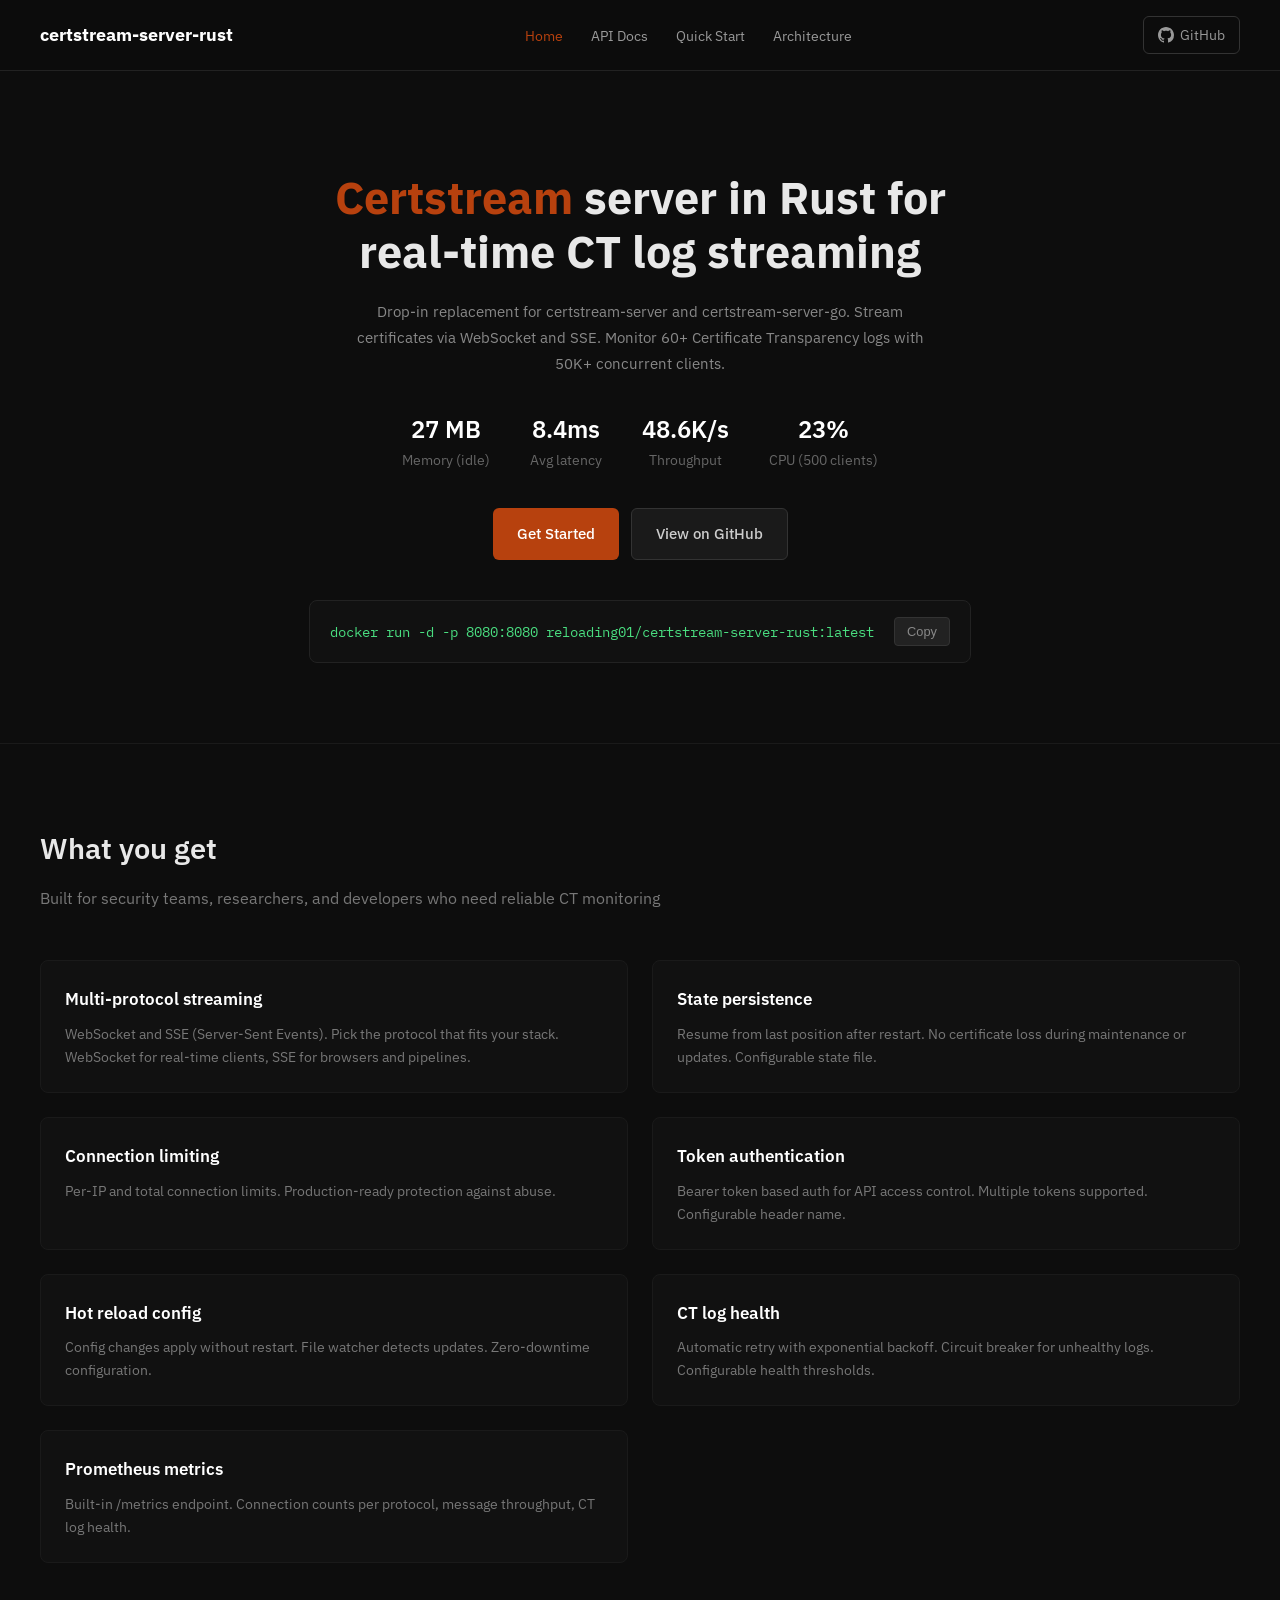
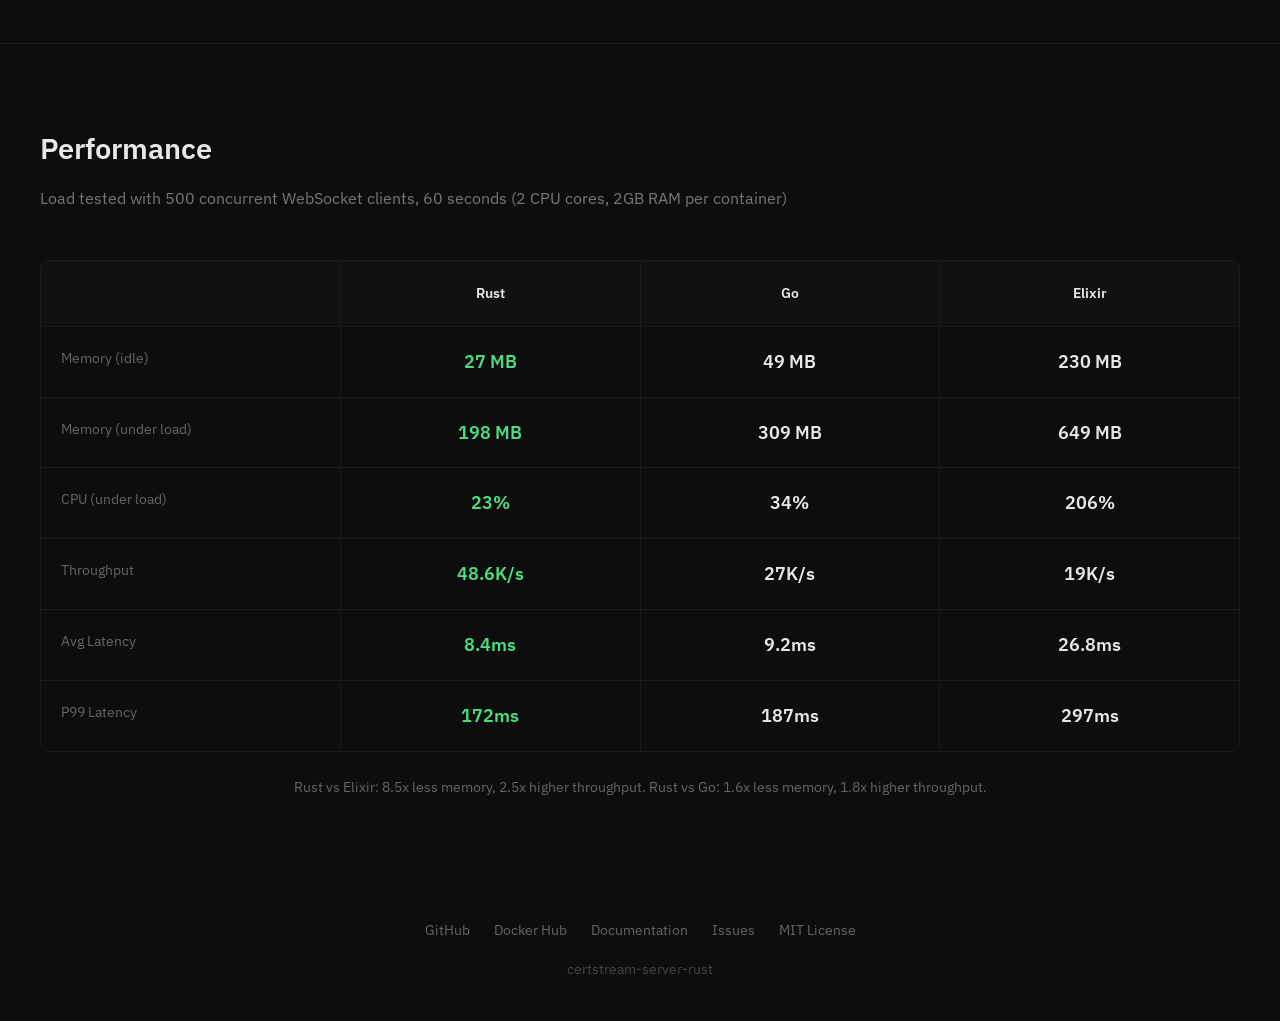
==== docs/index.html @ 86c6536b "v1.2.0: static CT protocol, dedup filter, monitoring stack, TCP removal, bug fixes" ====
<!DOCTYPE html>
<html lang="en">
<head>
    <meta charset="UTF-8">
    <meta name="viewport" content="width=device-width, initial-scale=1.0">
    <title>Certstream Server Rust - Real-Time Certificate Transparency Log Streaming</title>
    <meta name="description" content="Certstream server written in Rust for real-time SSL/TLS certificate streaming. Aggregates certificates from 60+ CT logs via WebSocket and SSE. Drop-in replacement for certstream-server and certstream-server-go. 12MB memory, 50K+ concurrent clients.">
    <meta name="keywords" content="certstream, certstream server, certstream rust, certstream-server-rust, certificate transparency, CT logs, SSL certificates, TLS certificates, real-time streaming, websocket, sse, rust server">
    <meta name="author" content="burakozcn01">
    <meta name="robots" content="index, follow">
    <link rel="canonical" href="https://certstream.dev/">
    <meta property="og:type" content="website">
    <meta property="og:url" content="https://certstream.dev/">
    <meta property="og:title" content="Certstream Server Rust - Real-Time Certificate Transparency Streaming">
    <meta property="og:description" content="Certstream server in Rust for real-time certificate streaming. Aggregates SSL/TLS certs from 60+ CT logs. WebSocket and SSE support. 12x less memory than Go.">
    <meta property="og:site_name" content="certstream-server-rust">
    <meta name="twitter:card" content="summary_large_image">
    <meta name="twitter:title" content="Certstream Server Rust - Real-Time Certificate Streaming">
    <meta name="twitter:description" content="Stream SSL/TLS certificates from 60+ CT logs in real-time. WebSocket and SSE. 12MB memory, 50K+ concurrent clients. Drop-in replacement for certstream-server-go.">
    <meta name="theme-color" content="#b7410e">
    <link rel="icon" type="image/svg+xml" href="favicon.svg">
    <link rel="preconnect" href="https://fonts.googleapis.com">
    <link rel="preconnect" href="https://fonts.gstatic.com" crossorigin>
    <link href="https://fonts.googleapis.com/css2?family=IBM+Plex+Mono:wght@400;500;600&family=IBM+Plex+Sans:wght@400;500;600;700&display=swap" rel="stylesheet">
    <link rel="stylesheet" href="styles.css">
    <script type="application/ld+json">
    {
        "@context": "https://schema.org",
        "@type": "SoftwareApplication",
        "name": "certstream-server-rust",
        "description": "High-performance Certificate Transparency log streaming server written in Rust",
        "url": "https://certstream.dev/",
        "applicationCategory": "SecurityApplication",
        "operatingSystem": "Linux, macOS, Windows",
        "offers": {
            "@type": "Offer",
            "price": "0",
            "priceCurrency": "USD"
        },
        "aggregateRating": {
            "@type": "AggregateRating",
            "ratingValue": "5",
            "ratingCount": "12",
            "bestRating": "5",
            "worstRating": "1"
        },
        "author": {
            "@type": "Person",
            "name": "burakozcn01",
            "url": "https://github.com/burakozcn01"
        },
        "codeRepository": "https://github.com/burakozcn01/certstream-server-rust",
        "programmingLanguage": "Rust",
        "license": "https://opensource.org/licenses/MIT"
    }
    </script>
    <script type="application/ld+json">
    {
        "@context": "https://schema.org",
        "@type": "FAQPage",
        "mainEntity": [
            {
                "@type": "Question",
                "name": "What is Certstream?",
                "acceptedAnswer": {
                    "@type": "Answer",
                    "text": "Certstream is a service that aggregates certificates from Certificate Transparency logs and streams them in real-time. It provides a firehose of newly issued SSL/TLS certificates that developers can filter and process."
                }
            },
            {
                "@type": "Question",
                "name": "How is certstream-server-rust different from certstream-server-go?",
                "acceptedAnswer": {
                    "@type": "Answer",
                    "text": "certstream-server-rust uses 12x less memory (22MB vs 254MB under load), delivers 9x faster latency (3.4ms vs 31ms), and provides 2.5x higher throughput. It also supports SSE in addition to WebSocket."
                }
            },
            {
                "@type": "Question",
                "name": "What protocols does certstream-server-rust support?",
                "acceptedAnswer": {
                    "@type": "Answer",
                    "text": "certstream-server-rust supports WebSocket and Server-Sent Events (SSE). This allows integration with browsers, command-line tools, and data pipelines."
                }
            }
        ]
    }
    </script>
</head>
<body>
    <header>
        <div class="wrap">
            <a href="/" class="logo">certstream-server-rust</a>
            <nav>
                <ul class="nav-links">
                    <li><a href="/" class="active">Home</a></li>
                    <li><a href="docs.html">API Docs</a></li>
                    <li><a href="quickstart.html">Quick Start</a></li>
                    <li><a href="architecture.html">Architecture</a></li>
                </ul>
            </nav>
            <button class="mobile-menu-btn" onclick="document.getElementById('mobile-nav').classList.add('active')"><span></span><span></span><span></span></button>
            <a href="https://github.com/burakozcn01/certstream-server-rust" class="gh-link" target="_blank" rel="noopener">
                <svg width="16" height="16" viewBox="0 0 24 24" fill="currentColor"><path d="M12 0C5.37 0 0 5.37 0 12c0 5.31 3.435 9.795 8.205 11.385.6.105.825-.255.825-.57 0-.285-.015-1.23-.015-2.235-3.015.555-3.795-.735-4.035-1.41-.135-.345-.72-1.41-1.23-1.695-.42-.225-1.02-.78-.015-.795.945-.015 1.62.87 1.845 1.23 1.08 1.815 2.805 1.305 3.495.99.105-.78.42-1.305.765-1.605-2.67-.3-5.46-1.335-5.46-5.925 0-1.305.465-2.385 1.23-3.225-.12-.3-.54-1.53.12-3.18 0 0 1.005-.315 3.3 1.23.96-.27 1.98-.405 3-.405s2.04.135 3 .405c2.295-1.56 3.3-1.23 3.3-1.23.66 1.65.24 2.88.12 3.18.765.84 1.23 1.905 1.23 3.225 0 4.605-2.805 5.625-5.475 5.925.435.375.81 1.095.81 2.22 0 1.605-.015 2.895-.015 3.3 0 .315.225.69.825.57A12.02 12.02 0 0024 12c0-6.63-5.37-12-12-12z"/></svg>
                GitHub
            </a>
        </div>
    </header>
    <div class="mobile-nav" id="mobile-nav">
        <div class="mobile-nav-header">
            <a href="/" class="logo">certstream-server-rust</a>
            <button class="mobile-nav-close" onclick="document.getElementById('mobile-nav').classList.remove('active')">&times;</button>
        </div>
        <ul class="mobile-nav-links">
            <li><a href="/" class="active">Home</a></li>
            <li><a href="docs.html">API Docs</a></li>
            <li><a href="quickstart.html">Quick Start</a></li>
            <li><a href="architecture.html">Architecture</a></li>
            <li><a href="https://github.com/burakozcn01/certstream-server-rust" target="_blank" rel="noopener">GitHub</a></li>
        </ul>
    </div>

    <main>
        <section class="hero">
            <div class="wrap">
                <h1><span class="hl">Certstream</span> server in Rust for real-time CT log streaming</h1>
                <p class="hero-desc">
                    Drop-in replacement for certstream-server and certstream-server-go. Stream certificates via WebSocket and SSE.
                    Monitor 60+ Certificate Transparency logs with 50K+ concurrent clients.
                </p>
                <div class="hero-stats">
                    <div class="hero-stat">
                        <strong>27 MB</strong>
                        <span>Memory (idle)</span>
                    </div>
                    <div class="hero-stat">
                        <strong>8.4ms</strong>
                        <span>Avg latency</span>
                    </div>
                    <div class="hero-stat">
                        <strong>48.6K/s</strong>
                        <span>Throughput</span>
                    </div>
                    <div class="hero-stat">
                        <strong>23%</strong>
                        <span>CPU (500 clients)</span>
                    </div>
                </div>
                <div class="hero-actions">
                    <a href="https://github.com/burakozcn01/certstream-server-rust#quick-start" class="btn btn-primary" target="_blank" rel="noopener">Get Started</a>
                    <a href="https://github.com/burakozcn01/certstream-server-rust" class="btn btn-secondary" target="_blank" rel="noopener">View on GitHub</a>
                </div>
                <div class="install-box">
                    <code>docker run -d -p 8080:8080 reloading01/certstream-server-rust:latest</code>
                    <button onclick="navigator.clipboard.writeText('docker run -d -p 8080:8080 reloading01/certstream-server-rust:latest');this.textContent='Copied!'">Copy</button>
                </div>
            </div>
        </section>

        <section id="features">
            <div class="wrap">
                <div class="section-header">
                    <h2>What you get</h2>
                    <p>Built for security teams, researchers, and developers who need reliable CT monitoring</p>
                </div>
                <div class="features-list">
                    <div class="feature-item">
                        <h3>Multi-protocol streaming</h3>
                        <p>WebSocket and SSE (Server-Sent Events). Pick the protocol that fits your stack. WebSocket for real-time clients, SSE for browsers and pipelines.</p>
                    </div>
                    <div class="feature-item">
                        <h3>State persistence</h3>
                        <p>Resume from last position after restart. No certificate loss during maintenance or updates. Configurable state file.</p>
                    </div>
                    <div class="feature-item">
                        <h3>Connection limiting</h3>
                        <p>Per-IP and total connection limits. Production-ready protection against abuse.</p>
                    </div>
                    <div class="feature-item">
                        <h3>Token authentication</h3>
                        <p>Bearer token based auth for API access control. Multiple tokens supported. Configurable header name.</p>
                    </div>
                    <div class="feature-item">
                        <h3>Hot reload config</h3>
                        <p>Config changes apply without restart. File watcher detects updates. Zero-downtime configuration.</p>
                    </div>
                    <div class="feature-item">
                        <h3>CT log health</h3>
                        <p>Automatic retry with exponential backoff. Circuit breaker for unhealthy logs. Configurable health thresholds.</p>
                    </div>
                    <div class="feature-item">
                        <h3>Prometheus metrics</h3>
                        <p>Built-in /metrics endpoint. Connection counts per protocol, message throughput, CT log health.</p>
                    </div>
                </div>
            </div>
        </section>

        <section id="performance">
            <div class="wrap">
                <div class="section-header">
                    <h2>Performance</h2>
                    <p>Load tested with 500 concurrent WebSocket clients, 60 seconds (2 CPU cores, 2GB RAM per container)</p>
                </div>
                <div class="comparison-grid" style="grid-template-columns: 1fr 1fr 1fr 1fr;">
                    <div class="comparison-cell header"></div>
                    <div class="comparison-cell header">Rust</div>
                    <div class="comparison-cell header">Go</div>
                    <div class="comparison-cell header">Elixir</div>
                    <div class="comparison-cell label">Memory (idle)</div>
                    <div class="comparison-cell"><span class="value best">27 MB</span></div>
                    <div class="comparison-cell"><span class="value">49 MB</span></div>
                    <div class="comparison-cell"><span class="value">230 MB</span></div>
                    <div class="comparison-cell label">Memory (under load)</div>
                    <div class="comparison-cell"><span class="value best">198 MB</span></div>
                    <div class="comparison-cell"><span class="value">309 MB</span></div>
                    <div class="comparison-cell"><span class="value">649 MB</span></div>
                    <div class="comparison-cell label">CPU (under load)</div>
                    <div class="comparison-cell"><span class="value best">23%</span></div>
                    <div class="comparison-cell"><span class="value">34%</span></div>
                    <div class="comparison-cell"><span class="value">206%</span></div>
                    <div class="comparison-cell label">Throughput</div>
                    <div class="comparison-cell"><span class="value best">48.6K/s</span></div>
                    <div class="comparison-cell"><span class="value">27K/s</span></div>
                    <div class="comparison-cell"><span class="value">19K/s</span></div>
                    <div class="comparison-cell label">Avg Latency</div>
                    <div class="comparison-cell"><span class="value best">8.4ms</span></div>
                    <div class="comparison-cell"><span class="value">9.2ms</span></div>
                    <div class="comparison-cell"><span class="value">26.8ms</span></div>
                    <div class="comparison-cell label">P99 Latency</div>
                    <div class="comparison-cell"><span class="value best">172ms</span></div>
                    <div class="comparison-cell"><span class="value">187ms</span></div>
                    <div class="comparison-cell"><span class="value">297ms</span></div>
                </div>
                <p style="margin-top: 24px; color: #666; font-size: 0.85rem; text-align: center;">
                    Rust vs Elixir: 8.5x less memory, 2.5x higher throughput. Rust vs Go: 1.6x less memory, 1.8x higher throughput.
                </p>
            </div>
        </section>

    </main>

    <footer>
        <div class="wrap">
            <div class="links">
                <a href="https://github.com/burakozcn01/certstream-server-rust" target="_blank" rel="noopener">GitHub</a>
                <a href="https://hub.docker.com/r/reloading01/certstream-server-rust" target="_blank" rel="noopener">Docker Hub</a>
                <a href="docs.html">Documentation</a>
                <a href="https://github.com/burakozcn01/certstream-server-rust/issues" target="_blank" rel="noopener">Issues</a>
                <a href="https://github.com/burakozcn01/certstream-server-rust/blob/main/LICENSE" target="_blank" rel="noopener">MIT License</a>
            </div>
            <p>certstream-server-rust</p>
        </div>
    </footer>
</body>
</html>
---- docs/styles.css ----
* { margin: 0; padding: 0; box-sizing: border-box; }
body {
    font-family: 'IBM Plex Sans', system-ui, sans-serif;
    background: #0d0d0d;
    color: #e8e8e8;
    line-height: 1.7;
}
code, pre, .mono { font-family: 'IBM Plex Mono', monospace; }
a { color: #b7410e; text-decoration: none; }
a:hover { text-decoration: underline; }
.wrap { max-width: 1400px; margin: 0 auto; padding: 0 40px; }

header {
    border-bottom: 1px solid #222;
    padding: 16px 0;
    position: sticky;
    top: 0;
    background: rgba(13,13,13,0.95);
    backdrop-filter: blur(8px);
    z-index: 100;
}
header .wrap {
    display: flex;
    justify-content: space-between;
    align-items: center;
}
.logo {
    font-weight: 700;
    font-size: 1.1rem;
    color: #fff;
    display: flex;
    align-items: center;
    gap: 10px;
}
.logo:hover { text-decoration: none; }
.nav-links {
    display: flex;
    gap: 28px;
    list-style: none;
}
.nav-links a { color: #999; font-size: 0.9rem; }
.nav-links a:hover { color: #fff; text-decoration: none; }
.nav-links a.active { color: #b7410e; }
.gh-link {
    display: flex;
    align-items: center;
    gap: 6px;
    color: #999;
    font-size: 0.9rem;
    border: 1px solid #333;
    padding: 6px 14px;
    border-radius: 6px;
}
.gh-link:hover { border-color: #555; color: #fff; text-decoration: none; }

.hero {
    padding: 100px 0 80px;
    border-bottom: 1px solid #1a1a1a;
    text-align: center;
}
.hero h1 {
    font-size: 2.8rem;
    font-weight: 700;
    line-height: 1.2;
    margin-bottom: 20px;
    max-width: 700px;
    margin-left: auto;
    margin-right: auto;
}
.hero h1 .hl { color: #b7410e; }
.hero-desc {
    font-size: 1.15rem;
    color: #888;
    max-width: 600px;
    margin: 0 auto 32px;
}
.hero-stats {
    display: flex;
    gap: 40px;
    margin-bottom: 36px;
    flex-wrap: wrap;
    justify-content: center;
}
.hero-stat { display: flex; flex-direction: column; }
.hero-stat strong { font-size: 1.5rem; color: #fff; font-weight: 600; }
.hero-stat span { font-size: 0.85rem; color: #666; }
.hero-actions { display: flex; gap: 12px; flex-wrap: wrap; justify-content: center; }

.btn {
    padding: 12px 24px;
    border-radius: 6px;
    font-weight: 500;
    font-size: 0.95rem;
    display: inline-flex;
    align-items: center;
    gap: 8px;
}
.btn-primary { background: #b7410e; color: #fff; }
.btn-primary:hover { background: #9a370c; text-decoration: none; }
.btn-secondary { background: #1a1a1a; color: #ccc; border: 1px solid #333; }
.btn-secondary:hover { border-color: #555; text-decoration: none; }

.install-box {
    background: #111;
    border: 1px solid #222;
    border-radius: 8px;
    padding: 16px 20px;
    margin: 40px auto 0;
    display: inline-flex;
    justify-content: space-between;
    align-items: center;
    gap: 20px;
}
.install-box code { color: #4ade80; font-size: 0.9rem; }
.install-box button {
    background: #222;
    border: 1px solid #333;
    color: #888;
    padding: 6px 12px;
    border-radius: 4px;
    cursor: pointer;
    font-size: 0.8rem;
}
.install-box button:hover { color: #fff; border-color: #444; }

section { padding: 80px 0; border-bottom: 1px solid #1a1a1a; }
section:last-of-type { border-bottom: none; }
.section-header { margin-bottom: 48px; }
.section-header h2 { font-size: 1.8rem; font-weight: 600; margin-bottom: 12px; }
.section-header p { color: #777; font-size: 1rem; }
section h3 { font-size: 1.1rem; font-weight: 600; color: #ccc; margin-bottom: 16px; margin-top: 32px; }
section h3:first-of-type { margin-top: 0; }
section > .wrap > p { color: #888; font-size: 0.95rem; }
section > .wrap > p code { background: #1a1a1a; padding: 2px 6px; border-radius: 4px; color: #b7410e; font-size: 0.85rem; }
section > .wrap > p strong { color: #4ade80; }

.page-header {
    padding: 60px 0 40px;
    border-bottom: 1px solid #1a1a1a;
}
.page-header h1 { font-size: 2.2rem; font-weight: 700; margin-bottom: 12px; }
.page-header p { color: #777; font-size: 1.1rem; }

.features-list { display: grid; grid-template-columns: repeat(2, 1fr); gap: 24px; }
.feature-item {
    background: #111;
    border: 1px solid #1a1a1a;
    border-radius: 8px;
    padding: 24px;
}
.feature-item h3 { font-size: 1.05rem; font-weight: 600; margin-bottom: 8px; color: #fff; }
.feature-item h3 a { color: #b7410e; }
.feature-item h3 a:hover { color: #d4520f; }
.feature-item p { color: #777; font-size: 0.9rem; line-height: 1.6; }
.feature-item ul { list-style: none; margin: 0; padding: 0; }
.feature-item ul li {
    color: #777;
    font-size: 0.9rem;
    line-height: 1.6;
    padding: 4px 0;
    padding-left: 16px;
    position: relative;
}
.feature-item ul li::before {
    content: "•";
    color: #b7410e;
    position: absolute;
    left: 0;
}
.feature-item ul li strong { color: #ccc; font-weight: 500; }

.endpoints-table { width: 100%; border-collapse: collapse; }
.endpoints-table th, .endpoints-table td {
    text-align: left;
    padding: 14px 16px;
    border-bottom: 1px solid #1a1a1a;
}
.endpoints-table th {
    color: #666;
    font-weight: 500;
    font-size: 0.85rem;
    text-transform: uppercase;
    letter-spacing: 0.5px;
}
.endpoints-table td { color: #999; }
.endpoints-table td strong { color: #4ade80; font-weight: 600; }
.endpoints-table code {
    background: #1a1a1a;
    padding: 4px 8px;
    border-radius: 4px;
    color: #b7410e;
    font-size: 0.85rem;
}

.code-examples { display: grid; grid-template-columns: repeat(3, 1fr); gap: 24px; }
.code-example {
    background: #0a0a0a;
    border: 1px solid #1a1a1a;
    border-radius: 8px;
    overflow: hidden;
}
.code-example-header {
    background: #111;
    padding: 12px 16px;
    border-bottom: 1px solid #1a1a1a;
    display: flex;
    align-items: center;
    gap: 8px;
}
.code-example-header .lang { font-weight: 600; font-size: 0.9rem; color: #fff; }
.code-example-header .tag {
    font-size: 0.7rem;
    background: #222;
    padding: 2px 8px;
    border-radius: 10px;
    color: #888;
}
.code-example pre {
    padding: 20px;
    overflow-x: auto;
    font-size: 0.85rem;
    line-height: 1.6;
    color: #aaa;
    white-space: pre-wrap;
    word-break: break-word;
}
.code-example .kw { color: #c678dd; }
.code-example .fn { color: #61afef; }
.code-example .str { color: #98c379; }
.code-example .cm { color: #5c6370; }
.code-example .var { color: #e5c07b; }

.clients-grid { display: grid; grid-template-columns: 1fr; gap: 12px; }
.client-card {
    background: #111;
    border: 1px solid #1a1a1a;
    border-radius: 8px;
    padding: 16px 24px;
    display: grid;
    grid-template-columns: 140px 1fr;
    align-items: center;
    gap: 24px;
}
.client-card-info h4 { font-size: 1rem; margin-bottom: 2px; color: #fff; }
.client-card-info p { font-size: 0.8rem; color: #666; margin: 0; }
.client-card code {
    display: block;
    background: #0a0a0a;
    padding: 12px 16px;
    border-radius: 6px;
    font-size: 0.9rem;
    color: #4ade80;
}

.comparison-grid {
    display: grid;
    grid-template-columns: repeat(3, 1fr);
    gap: 1px;
    background: #1a1a1a;
    border: 1px solid #1a1a1a;
    border-radius: 8px;
    overflow: hidden;
}
.comparison-cell { background: #0d0d0d; padding: 20px; text-align: center; }
.comparison-cell.header { background: #111; font-weight: 600; font-size: 0.9rem; }
.comparison-cell.label { text-align: left; color: #666; font-size: 0.85rem; }
.comparison-cell .value { font-size: 1.1rem; font-weight: 600; }
.comparison-cell .value.best { color: #4ade80; }

.usecases-grid { display: grid; grid-template-columns: repeat(2, 1fr); gap: 20px; }
.usecase { padding: 24px; border-left: 3px solid #222; }
.usecase:hover { border-left-color: #b7410e; }
.usecase h4 { font-size: 1rem; margin-bottom: 8px; color: #fff; }
.usecase p { color: #666; font-size: 0.9rem; }

.live-demo-container { display: grid; grid-template-columns: 1fr 300px; gap: 24px; }
.live-demo-box {
    background: #0a0a0a;
    border: 1px solid #1a1a1a;
    border-radius: 8px;
    overflow: hidden;
}
.live-demo-header {
    background: #111;
    padding: 12px 16px;
    border-bottom: 1px solid #1a1a1a;
    display: flex;
    justify-content: space-between;
    align-items: center;
}
.live-demo-header .title { display: flex; align-items: center; gap: 10px; font-size: 0.9rem; color: #fff; }
.live-demo-header .status-dot { width: 8px; height: 8px; border-radius: 50%; background: #666; }
.live-demo-header .status-dot.connected { background: #4ade80; }
.live-demo-header .status-dot.connecting { background: #fbbf24; animation: pulse 1s infinite; }
.live-demo-header .status-dot.error { background: #f87171; }
@keyframes pulse { 0%, 100% { opacity: 1; } 50% { opacity: 0.5; } }
.live-demo-controls { display: flex; gap: 8px; }
.live-demo-controls button {
    background: #222;
    border: 1px solid #333;
    color: #999;
    padding: 6px 14px;
    border-radius: 4px;
    cursor: pointer;
    font-size: 0.8rem;
    transition: all 0.2s;
}
.live-demo-controls button:hover { background: #333; color: #fff; }
.live-demo-controls button.active { background: #b7410e; border-color: #b7410e; color: #fff; }
.live-demo-controls select {
    background: #222;
    border: 1px solid #333;
    color: #999;
    padding: 6px 10px;
    border-radius: 4px;
    font-size: 0.8rem;
    cursor: pointer;
}
.live-demo-stream {
    height: 400px;
    overflow-y: auto;
    padding: 12px;
    font-size: 0.8rem;
    line-height: 1.5;
}
.live-demo-stream::-webkit-scrollbar { width: 6px; }
.live-demo-stream::-webkit-scrollbar-track { background: #111; }
.live-demo-stream::-webkit-scrollbar-thumb { background: #333; border-radius: 3px; }
.cert-entry {
    padding: 10px 12px;
    margin-bottom: 8px;
    background: #111;
    border-radius: 6px;
    border-left: 3px solid #b7410e;
    animation: slideIn 0.3s ease;
}
@keyframes slideIn { from { opacity: 0; transform: translateX(-10px); } to { opacity: 1; transform: translateX(0); } }
.cert-entry .domains {
    color: #4ade80;
    font-family: 'IBM Plex Mono', monospace;
    word-break: break-all;
    margin-bottom: 4px;
}
.cert-entry .meta { color: #666; font-size: 0.75rem; display: flex; gap: 12px; flex-wrap: wrap; }
.live-stats { display: flex; flex-direction: column; gap: 12px; }
.live-stat-card {
    background: #111;
    border: 1px solid #1a1a1a;
    border-radius: 8px;
    padding: 16px;
}
.live-stat-card h4 {
    font-size: 0.75rem;
    color: #666;
    text-transform: uppercase;
    letter-spacing: 0.5px;
    margin-bottom: 8px;
}
.live-stat-card .value { font-size: 1.5rem; font-weight: 600; color: #fff; }
.live-stat-card .value.highlight { color: #4ade80; }

.rate-limits-grid {
    display: grid;
    grid-template-columns: repeat(4, 1fr);
    gap: 16px;
    margin-bottom: 32px;
}
.rate-limit-card {
    background: #111;
    border: 1px solid #1a1a1a;
    border-radius: 8px;
    padding: 20px;
    text-align: center;
}
.rate-limit-card .limit-value { font-size: 1.8rem; font-weight: 700; color: #b7410e; margin-bottom: 4px; }
.rate-limit-card .limit-label { font-size: 0.85rem; color: #666; }

.hosting-options { display: grid; grid-template-columns: 1fr 1fr; gap: 24px; }
.hosting-option {
    background: #111;
    border: 1px solid #1a1a1a;
    border-radius: 8px;
    padding: 28px;
    position: relative;
}
.hosting-option.recommended { border-color: #b7410e; }
.hosting-option .badge {
    position: absolute;
    top: -10px;
    right: 20px;
    background: #b7410e;
    color: #fff;
    font-size: 0.7rem;
    padding: 4px 10px;
    border-radius: 4px;
    font-weight: 600;
}
.hosting-option h4 { font-size: 1.2rem; margin-bottom: 8px; color: #fff; }
.hosting-option .price { font-size: 1.5rem; font-weight: 700; color: #4ade80; margin-bottom: 16px; }
.hosting-option ul { list-style: none; margin-bottom: 20px; }
.hosting-option ul li {
    padding: 8px 0;
    color: #888;
    font-size: 0.9rem;
    display: flex;
    align-items: center;
    gap: 8px;
}
.hosting-option ul li::before { content: "\2713"; color: #4ade80; font-weight: bold; }
.hosting-option .action-btn {
    display: block;
    text-align: center;
    padding: 12px;
    border-radius: 6px;
    font-weight: 500;
    font-size: 0.9rem;
}
.hosting-option .action-btn.primary { background: #b7410e; color: #fff; }
.hosting-option .action-btn.primary:hover { background: #9a370c; text-decoration: none; }
.hosting-option .action-btn.secondary { background: #222; color: #ccc; border: 1px solid #333; }
.hosting-option .action-btn.secondary:hover { border-color: #555; text-decoration: none; }

footer {
    padding: 40px 0;
    text-align: center;
    color: #444;
    font-size: 0.85rem;
}
footer a { color: #666; }
footer .links { display: flex; justify-content: center; gap: 24px; margin-bottom: 16px; }

.mobile-menu-btn {
    display: none;
    background: none;
    border: none;
    color: #999;
    padding: 8px;
    cursor: pointer;
    flex-direction: column;
    gap: 5px;
    align-items: center;
    justify-content: center;
}
.mobile-menu-btn:hover { color: #fff; }
.mobile-menu-btn span {
    display: block;
    width: 22px;
    height: 2px;
    background: currentColor;
    border-radius: 1px;
    transition: all 0.2s;
}
.mobile-nav {
    display: none;
    position: fixed;
    top: 0;
    left: 0;
    right: 0;
    bottom: 0;
    background: rgba(13,13,13,0.98);
    z-index: 200;
    flex-direction: column;
    padding: 20px;
}
.mobile-nav.active { display: flex; }
.mobile-nav-header {
    display: flex;
    justify-content: space-between;
    align-items: center;
    padding-bottom: 20px;
    border-bottom: 1px solid #222;
    margin-bottom: 20px;
}
.mobile-nav-close {
    background: none;
    border: none;
    color: #999;
    font-size: 1.5rem;
    cursor: pointer;
    padding: 8px;
}
.mobile-nav-close:hover { color: #fff; }
.mobile-nav-links {
    list-style: none;
    display: flex;
    flex-direction: column;
    gap: 8px;
}
.mobile-nav-links a {
    display: block;
    padding: 16px 20px;
    color: #999;
    font-size: 1.1rem;
    border-radius: 8px;
    transition: all 0.2s;
}
.mobile-nav-links a:hover { background: #1a1a1a; color: #fff; text-decoration: none; }
.mobile-nav-links a.active { color: #b7410e; background: rgba(183,65,14,0.1); }

@media (max-width: 1100px) {
    .code-examples { grid-template-columns: 1fr; }
}

@media (max-width: 900px) {
    .features-list, .usecases-grid, .live-demo-container { grid-template-columns: 1fr; }
    .comparison-grid { grid-template-columns: 1fr 1fr 1fr; }
    .nav-links { display: none; }
    .gh-link { display: none; }
    .mobile-menu-btn { display: flex; }
    .hero { padding: 60px 0 50px; }
    .hero h1 { font-size: 1.8rem; }
    .hero-desc { font-size: 1rem; }
    .hero-stats { gap: 24px; }
    .rate-limits-grid { grid-template-columns: repeat(2, 1fr); }
    .hosting-options { grid-template-columns: 1fr; }
    .page-header { padding: 40px 0 30px; }
    .page-header h1 { font-size: 1.8rem; }
    section { padding: 50px 0; }
    .section-header { margin-bottom: 32px; }
    .section-header h2 { font-size: 1.5rem; }
    .install-box {
        flex-direction: column;
        text-align: center;
        gap: 12px;
        padding: 16px;
    }
    .install-box code { font-size: 0.75rem; word-break: break-all; }
    .endpoints-table { display: block; overflow-x: auto; -webkit-overflow-scrolling: touch; }
    .endpoints-table th, .endpoints-table td { white-space: nowrap; min-width: 120px; }
    footer .links { flex-wrap: wrap; gap: 16px; }
}

@media (max-width: 600px) {
    .wrap { padding: 0 16px; }
    header { padding: 12px 0; }
    .logo { font-size: 0.95rem; }
    .gh-link { padding: 6px 10px; font-size: 0.8rem; }
    .gh-link svg { width: 14px; height: 14px; }
    .hero { padding: 40px 0; }
    .hero h1 { font-size: 1.5rem; line-height: 1.3; }
    .hero-desc { font-size: 0.9rem; margin-bottom: 24px; }
    .hero-stats { flex-direction: column; gap: 12px; align-items: center; }
    .hero-stat { text-align: center; }
    .hero-stat strong { font-size: 1.3rem; }
    .hero-actions { flex-direction: column; width: 100%; }
    .hero-actions .btn { width: 100%; justify-content: center; }
    .install-box { margin: 24px auto 0; width: 100%; }
    .install-box code { font-size: 0.7rem; }
    .comparison-grid { grid-template-columns: 1fr 1fr 1fr; }
    .comparison-cell { padding: 10px 6px; font-size: 0.75rem; }
    .comparison-cell.label { font-size: 0.7rem; }
    .comparison-cell .value { font-size: 0.9rem; }
    .client-card { grid-template-columns: 1fr; gap: 12px; padding: 16px; }
    .client-card code { font-size: 0.75rem; padding: 10px 12px; }
    .rate-limits-grid { grid-template-columns: 1fr 1fr; gap: 12px; }
    .rate-limit-card { padding: 16px; }
    .rate-limit-card .limit-value { font-size: 1.4rem; }
    .feature-item { padding: 20px; }
    .feature-item h3 { font-size: 1rem; }
    .feature-item p, .feature-item ul li { font-size: 0.85rem; }
    .hosting-option { padding: 20px; }
    .hosting-option h4 { font-size: 1.1rem; }
    .hosting-option .price { font-size: 1.3rem; }
    .hosting-option ul li { font-size: 0.85rem; padding: 6px 0; }
    .code-example pre { padding: 16px; font-size: 0.75rem; }
    .code-example-header { padding: 10px 14px; }
    .code-example-header .lang { font-size: 0.85rem; }
    .btn { padding: 14px 20px; font-size: 0.9rem; }
    .page-header { padding: 30px 0 20px; }
    .page-header h1 { font-size: 1.5rem; }
    .page-header p { font-size: 0.95rem; }
    section { padding: 40px 0; }
    .section-header h2 { font-size: 1.3rem; }
    .section-header p { font-size: 0.9rem; }
    footer { padding: 30px 0; }
    footer .links { gap: 12px; }
    footer a { font-size: 0.8rem; }
    footer p { font-size: 0.8rem; }
    .usecase { padding: 16px; }
    .usecase h4 { font-size: 0.95rem; }
    .usecase p { font-size: 0.85rem; }
    .live-demo-header { flex-direction: column; gap: 12px; align-items: flex-start; }
    .live-demo-controls { width: 100%; flex-wrap: wrap; }
    .live-demo-controls select { flex: 1; min-width: 100px; }
    .live-demo-controls button { flex: 1; }
    .live-stat-card { padding: 14px; }
    .live-stat-card h4 { font-size: 0.7rem; }
    .live-stat-card .value { font-size: 1.3rem; }
    .cert-entry { padding: 10px; }
    .cert-entry .domains { font-size: 0.75rem; }
    .cert-entry .meta { font-size: 0.7rem; gap: 8px; }
}
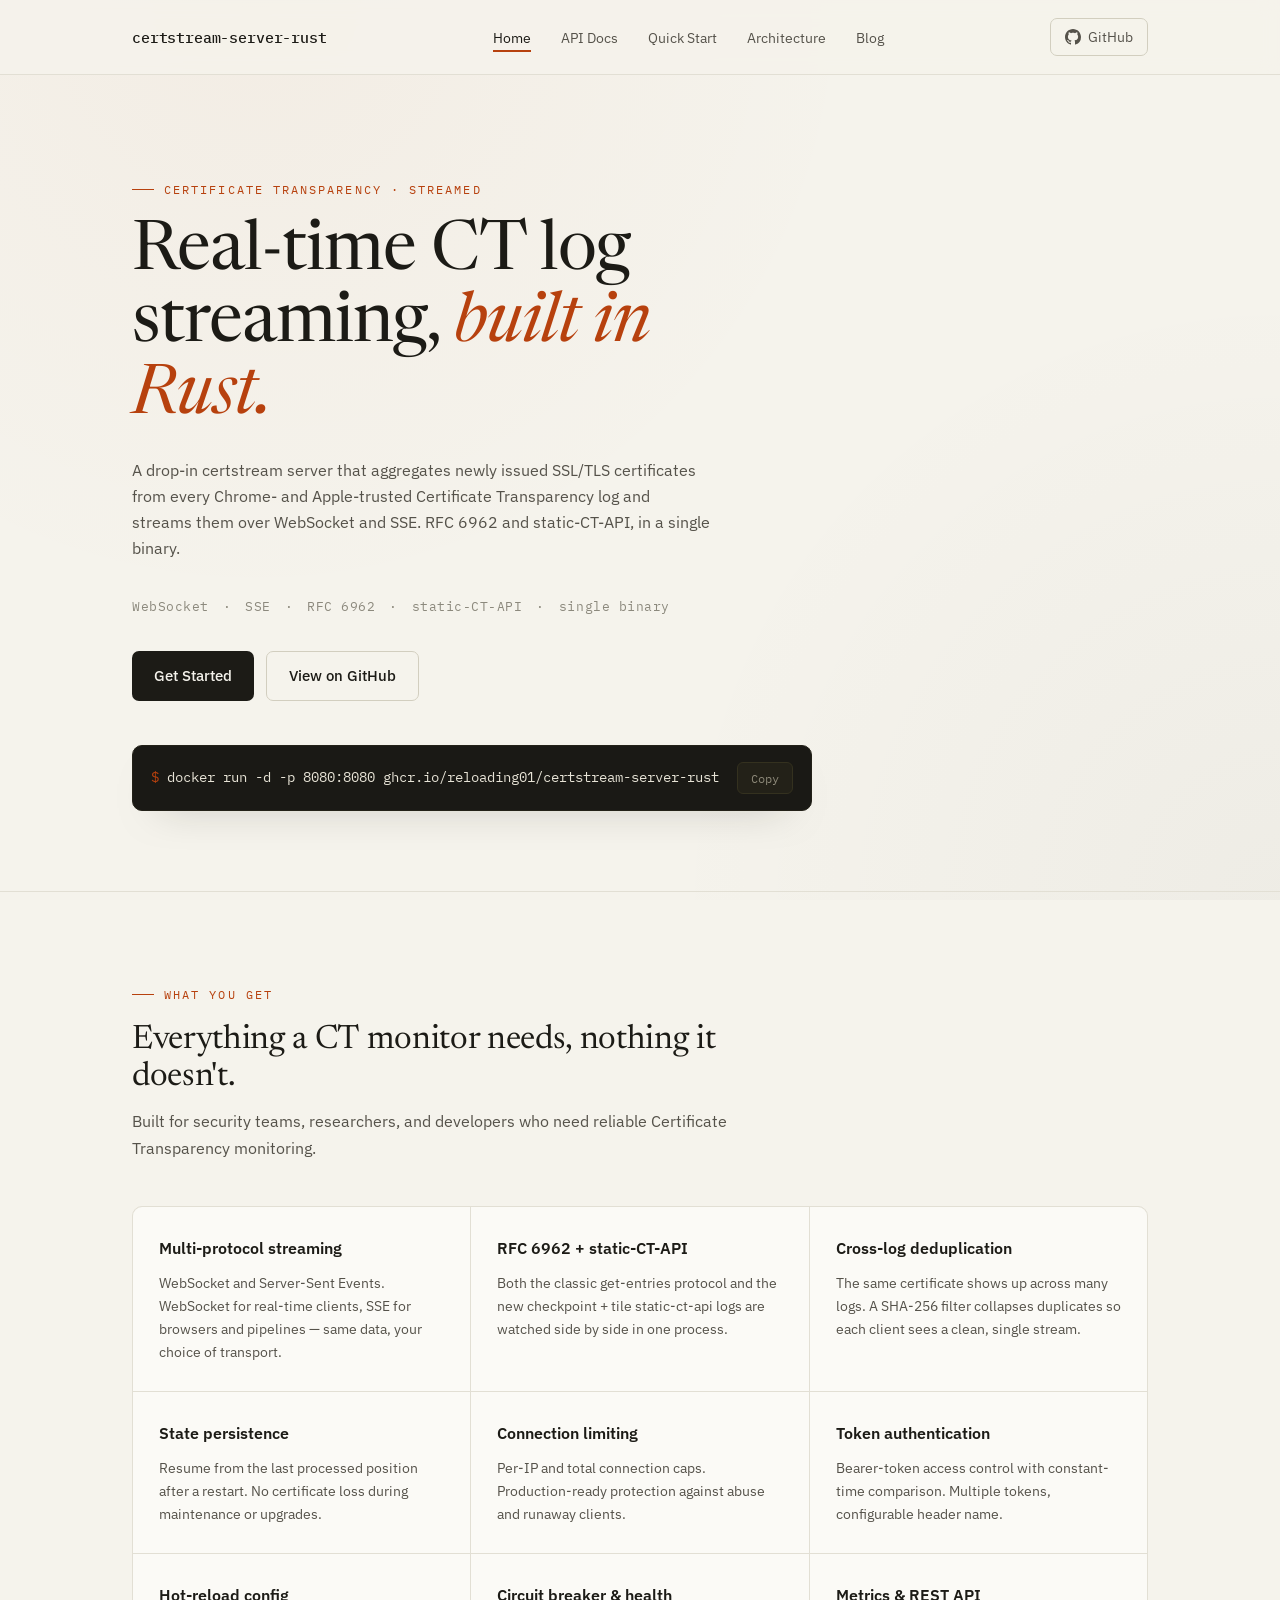
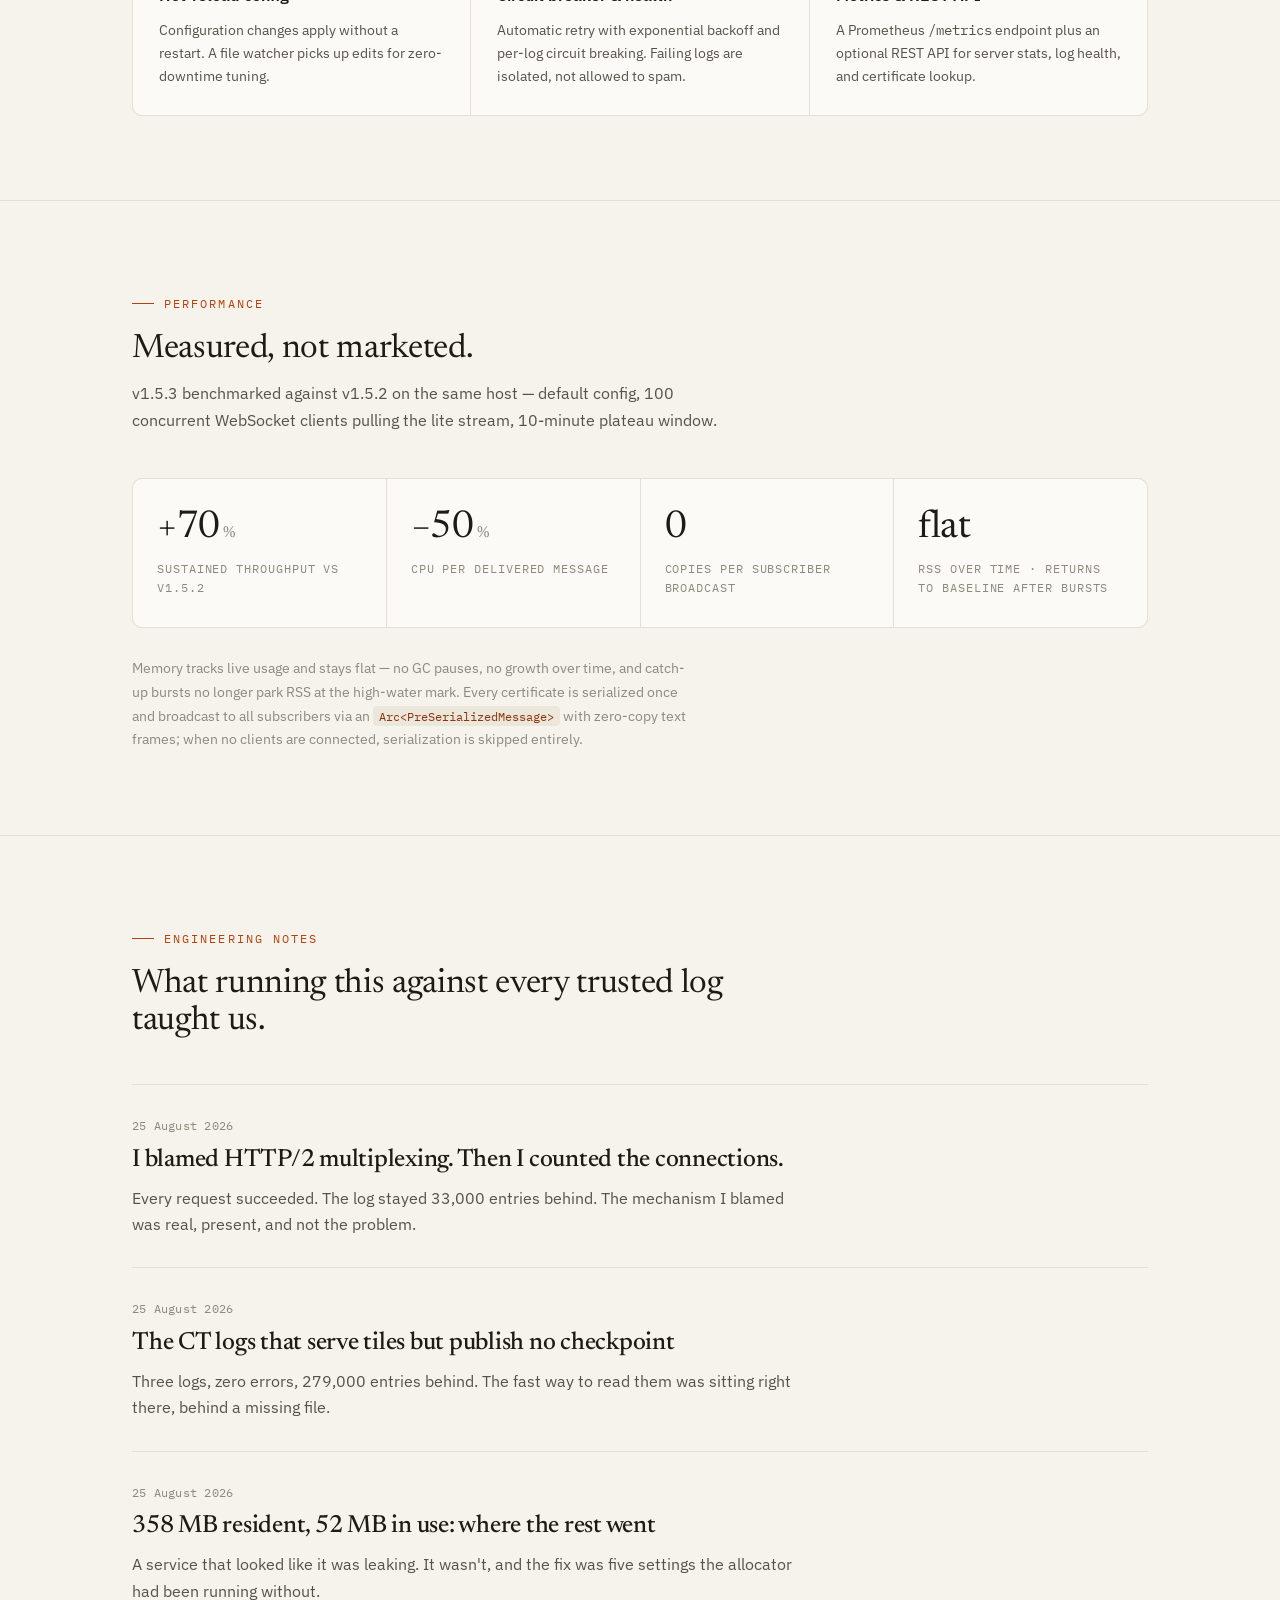
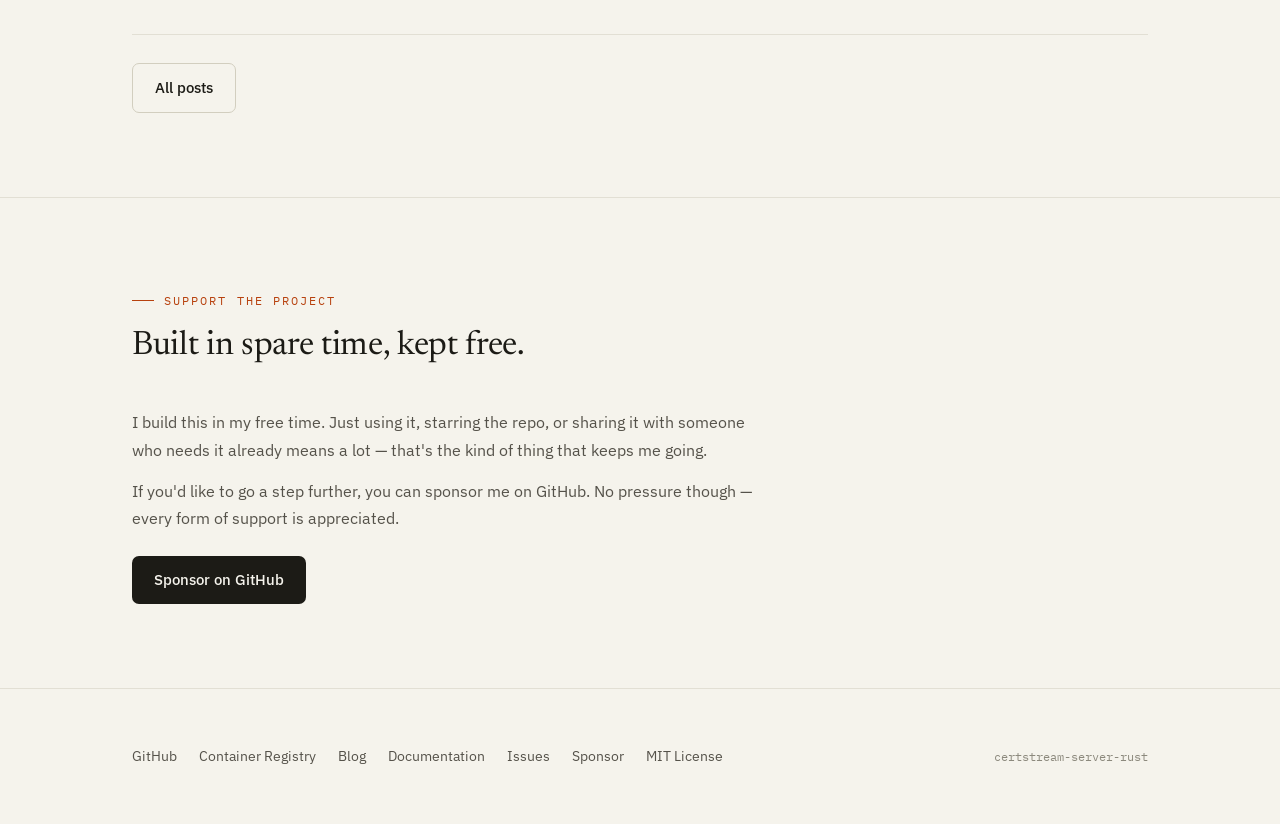
==== commit 1bd8b62d: "v1.5.6: prebuilt binaries, signed apt/dnf repositories, engineering blog The container image was the" ====
--- a/docs/index.html
+++ b/docs/index.html
@@ -1,27 +1,36 @@
 <!DOCTYPE html>
 <html lang="en">
 <head>
+    <!-- Google tag (gtag.js) -->
+    <script async src="https://www.googletagmanager.com/gtag/js?id=G-FKL0PZPXZL"></script>
+    <script>
+      window.dataLayer = window.dataLayer || [];
+      function gtag(){dataLayer.push(arguments);}
+      gtag("js", new Date());
+      gtag("config", "G-FKL0PZPXZL");
+    </script>
     <meta charset="UTF-8">
     <meta name="viewport" content="width=device-width, initial-scale=1.0">
     <title>Certstream Server Rust - Real-Time Certificate Transparency Log Streaming</title>
-    <meta name="description" content="Certstream server written in Rust for real-time SSL/TLS certificate streaming. Aggregates certificates from 60+ CT logs via WebSocket and SSE. Drop-in replacement for certstream-server and certstream-server-go. 12MB memory, 50K+ concurrent clients.">
+    <meta name="description" content="Certstream server written in Rust for real-time SSL/TLS certificate streaming. Aggregates certificates from every Chrome- and Apple-trusted CT log via WebSocket and SSE. Drop-in replacement for certstream-server and certstream-server-go. RFC 6962 and static-CT-API in a single binary.">
     <meta name="keywords" content="certstream, certstream server, certstream rust, certstream-server-rust, certificate transparency, CT logs, SSL certificates, TLS certificates, real-time streaming, websocket, sse, rust server">
-    <meta name="author" content="burakozcn01">
+    <meta name="author" content="reloading01">
     <meta name="robots" content="index, follow">
     <link rel="canonical" href="https://certstream.dev/">
     <meta property="og:type" content="website">
     <meta property="og:url" content="https://certstream.dev/">
     <meta property="og:title" content="Certstream Server Rust - Real-Time Certificate Transparency Streaming">
-    <meta property="og:description" content="Certstream server in Rust for real-time certificate streaming. Aggregates SSL/TLS certs from 60+ CT logs. WebSocket and SSE support. 12x less memory than Go.">
+    <meta property="og:description" content="Certstream server in Rust for real-time certificate streaming. Aggregates SSL/TLS certs from every Chrome- and Apple-trusted CT log. WebSocket and SSE, zero-copy broadcast pipeline.">
     <meta property="og:site_name" content="certstream-server-rust">
     <meta name="twitter:card" content="summary_large_image">
     <meta name="twitter:title" content="Certstream Server Rust - Real-Time Certificate Streaming">
-    <meta name="twitter:description" content="Stream SSL/TLS certificates from 60+ CT logs in real-time. WebSocket and SSE. 12MB memory, 50K+ concurrent clients. Drop-in replacement for certstream-server-go.">
+    <meta name="twitter:description" content="Stream SSL/TLS certificates from every Chrome- and Apple-trusted CT log in real-time. WebSocket and SSE. Zero-copy broadcast, flat memory under load.">
     <meta name="theme-color" content="#b7410e">
     <link rel="icon" type="image/svg+xml" href="favicon.svg">
     <link rel="preconnect" href="https://fonts.googleapis.com">
     <link rel="preconnect" href="https://fonts.gstatic.com" crossorigin>
-    <link href="https://fonts.googleapis.com/css2?family=IBM+Plex+Mono:wght@400;500;600&family=IBM+Plex+Sans:wght@400;500;600;700&display=swap" rel="stylesheet">
+    <link href="https://fonts.googleapis.com/css2?family=IBM+Plex+Mono:ital,wght@0,400;0,500;1,400&family=IBM+Plex+Sans:wght@400;500;600&family=Newsreader:ital,opsz,wght@0,6..72,400;0,6..72,500;1,6..72,400;1,6..72,500&display=swap" rel="stylesheet">
+    <link rel="alternate" type="application/rss+xml" title="certstream-server-rust blog" href="/feed.xml">
     <link rel="stylesheet" href="styles.css">
     <script type="application/ld+json">
     {
@@ -37,19 +46,12 @@
             "price": "0",
             "priceCurrency": "USD"
         },
-        "aggregateRating": {
-            "@type": "AggregateRating",
-            "ratingValue": "5",
-            "ratingCount": "12",
-            "bestRating": "5",
-            "worstRating": "1"
-        },
         "author": {
             "@type": "Person",
-            "name": "burakozcn01",
-            "url": "https://github.com/burakozcn01"
+            "name": "reloading01",
+            "url": "https://github.com/reloading01"
         },
-        "codeRepository": "https://github.com/burakozcn01/certstream-server-rust",
+        "codeRepository": "https://github.com/reloading01/certstream-server-rust",
         "programmingLanguage": "Rust",
         "license": "https://opensource.org/licenses/MIT"
     }
@@ -69,18 +71,34 @@
             },
             {
                 "@type": "Question",
-                "name": "How is certstream-server-rust different from certstream-server-go?",
-                "acceptedAnswer": {
-                    "@type": "Answer",
-                    "text": "certstream-server-rust uses 12x less memory (22MB vs 254MB under load), delivers 9x faster latency (3.4ms vs 31ms), and provides 2.5x higher throughput. It also supports SSE in addition to WebSocket."
+                "name": "What protocols does certstream-server-rust support?",
+                "acceptedAnswer": {
+                    "@type": "Answer",
+                    "text": "certstream-server-rust supports WebSocket and Server-Sent Events (SSE), and ingests from both RFC 6962 and static-CT-API (checkpoint + tile) logs. This allows integration with browsers, command-line tools, and data pipelines."
                 }
             },
             {
                 "@type": "Question",
-                "name": "What protocols does certstream-server-rust support?",
-                "acceptedAnswer": {
-                    "@type": "Answer",
-                    "text": "certstream-server-rust supports WebSocket and Server-Sent Events (SSE). This allows integration with browsers, command-line tools, and data pipelines."
+                "name": "Is there a free certstream API available?",
+                "acceptedAnswer": {
+                    "@type": "Answer",
+                    "text": "You can self-host certstream-server-rust for free using Docker. Run `docker run -d -p 8080:8080 ghcr.io/reloading01/certstream-server-rust:latest` and connect via WebSocket at ws://localhost:8080/ or SSE at http://localhost:8080/sse."
+                }
+            },
+            {
+                "@type": "Question",
+                "name": "How do I connect to the certstream API?",
+                "acceptedAnswer": {
+                    "@type": "Answer",
+                    "text": "Self-host with Docker, then connect to ws://localhost:8080/ via WebSocket, or use `curl -N http://localhost:8080/sse` for Server-Sent Events. Python users can use the certstream library: certstream.listen_for_events(callback, url='ws://localhost:8080/'). See the Quick Start guide for details."
+                }
+            },
+            {
+                "@type": "Question",
+                "name": "What can I use the certstream API for?",
+                "acceptedAnswer": {
+                    "@type": "Answer",
+                    "text": "Common use cases: phishing domain detection, brand monitoring, security research, threat intelligence, certificate inventory, and discovering newly registered domains. The certstream API streams every newly issued SSL/TLS certificate in real-time from Certificate Transparency logs."
                 }
             }
         ]
@@ -97,10 +115,11 @@
                     <li><a href="docs.html">API Docs</a></li>
                     <li><a href="quickstart.html">Quick Start</a></li>
                     <li><a href="architecture.html">Architecture</a></li>
+                    <li><a href="/blog/">Blog</a></li>
                 </ul>
             </nav>
             <button class="mobile-menu-btn" onclick="document.getElementById('mobile-nav').classList.add('active')"><span></span><span></span><span></span></button>
-            <a href="https://github.com/burakozcn01/certstream-server-rust" class="gh-link" target="_blank" rel="noopener">
+            <a href="https://github.com/reloading01/certstream-server-rust" class="gh-link" target="_blank" rel="noopener">
                 <svg width="16" height="16" viewBox="0 0 24 24" fill="currentColor"><path d="M12 0C5.37 0 0 5.37 0 12c0 5.31 3.435 9.795 8.205 11.385.6.105.825-.255.825-.57 0-.285-.015-1.23-.015-2.235-3.015.555-3.795-.735-4.035-1.41-.135-.345-.72-1.41-1.23-1.695-.42-.225-1.02-.78-.015-.795.945-.015 1.62.87 1.845 1.23 1.08 1.815 2.805 1.305 3.495.99.105-.78.42-1.305.765-1.605-2.67-.3-5.46-1.335-5.46-5.925 0-1.305.465-2.385 1.23-3.225-.12-.3-.54-1.53.12-3.18 0 0 1.005-.315 3.3 1.23.96-.27 1.98-.405 3-.405s2.04.135 3 .405c2.295-1.56 3.3-1.23 3.3-1.23.66 1.65.24 2.88.12 3.18.765.84 1.23 1.905 1.23 3.225 0 4.605-2.805 5.625-5.475 5.925.435.375.81 1.095.81 2.22 0 1.605-.015 2.895-.015 3.3 0 .315.225.69.825.57A12.02 12.02 0 0024 12c0-6.63-5.37-12-12-12z"/></svg>
                 GitHub
             </a>
@@ -116,43 +135,33 @@
             <li><a href="docs.html">API Docs</a></li>
             <li><a href="quickstart.html">Quick Start</a></li>
             <li><a href="architecture.html">Architecture</a></li>
-            <li><a href="https://github.com/burakozcn01/certstream-server-rust" target="_blank" rel="noopener">GitHub</a></li>
+            <li><a href="/blog/">Blog</a></li>
+            <li><a href="https://github.com/reloading01/certstream-server-rust" target="_blank" rel="noopener">GitHub</a></li>
         </ul>
     </div>
 
     <main>
         <section class="hero">
             <div class="wrap">
-                <h1><span class="hl">Certstream</span> server in Rust for real-time CT log streaming</h1>
+                <span class="eyebrow">Certificate transparency · streamed</span>
+                <h1>Real-time CT log streaming, <em>built in Rust.</em></h1>
                 <p class="hero-desc">
-                    Drop-in replacement for certstream-server and certstream-server-go. Stream certificates via WebSocket and SSE.
-                    Monitor 60+ Certificate Transparency logs with 50K+ concurrent clients.
+                    A drop-in certstream server that aggregates newly issued SSL/TLS certificates from every
+                    Chrome- and Apple-trusted Certificate Transparency log and streams them over WebSocket and SSE.
+                    RFC 6962 and static-CT-API, in a single binary.
                 </p>
-                <div class="hero-stats">
-                    <div class="hero-stat">
-                        <strong>27 MB</strong>
-                        <span>Memory (idle)</span>
-                    </div>
-                    <div class="hero-stat">
-                        <strong>8.4ms</strong>
-                        <span>Avg latency</span>
-                    </div>
-                    <div class="hero-stat">
-                        <strong>48.6K/s</strong>
-                        <span>Throughput</span>
-                    </div>
-                    <div class="hero-stat">
-                        <strong>23%</strong>
-                        <span>CPU (500 clients)</span>
-                    </div>
+                <div class="hero-meta">
+                    <span>WebSocket</span><span>·</span><span>SSE</span><span>·</span>
+                    <span>RFC 6962</span><span>·</span><span>static-CT-API</span><span>·</span>
+                    <span>single binary</span>
                 </div>
                 <div class="hero-actions">
-                    <a href="https://github.com/burakozcn01/certstream-server-rust#quick-start" class="btn btn-primary" target="_blank" rel="noopener">Get Started</a>
-                    <a href="https://github.com/burakozcn01/certstream-server-rust" class="btn btn-secondary" target="_blank" rel="noopener">View on GitHub</a>
+                    <a href="https://github.com/reloading01/certstream-server-rust#quick-start" class="btn btn-primary" target="_blank" rel="noopener">Get Started</a>
+                    <a href="https://github.com/reloading01/certstream-server-rust" class="btn btn-secondary" target="_blank" rel="noopener">View on GitHub</a>
                 </div>
                 <div class="install-box">
-                    <code>docker run -d -p 8080:8080 reloading01/certstream-server-rust:latest</code>
-                    <button onclick="navigator.clipboard.writeText('docker run -d -p 8080:8080 reloading01/certstream-server-rust:latest');this.textContent='Copied!'">Copy</button>
+                    <code>docker run -d -p 8080:8080 ghcr.io/reloading01/certstream-server-rust:latest</code>
+                    <button onclick="navigator.clipboard.writeText('docker run -d -p 8080:8080 ghcr.io/reloading01/certstream-server-rust:latest');this.textContent='Copied'">Copy</button>
                 </div>
             </div>
         </section>
@@ -160,37 +169,46 @@
         <section id="features">
             <div class="wrap">
                 <div class="section-header">
-                    <h2>What you get</h2>
-                    <p>Built for security teams, researchers, and developers who need reliable CT monitoring</p>
+                    <span class="eyebrow">What you get</span>
+                    <h2>Everything a CT monitor needs, nothing it doesn't.</h2>
+                    <p>Built for security teams, researchers, and developers who need reliable Certificate Transparency monitoring.</p>
                 </div>
                 <div class="features-list">
                     <div class="feature-item">
                         <h3>Multi-protocol streaming</h3>
-                        <p>WebSocket and SSE (Server-Sent Events). Pick the protocol that fits your stack. WebSocket for real-time clients, SSE for browsers and pipelines.</p>
+                        <p>WebSocket and Server-Sent Events. WebSocket for real-time clients, SSE for browsers and pipelines — same data, your choice of transport.</p>
+                    </div>
+                    <div class="feature-item">
+                        <h3>RFC 6962 + static-CT-API</h3>
+                        <p>Both the classic get-entries protocol and the new checkpoint + tile static-ct-api logs are watched side by side in one process.</p>
+                    </div>
+                    <div class="feature-item">
+                        <h3>Cross-log deduplication</h3>
+                        <p>The same certificate shows up across many logs. A SHA-256 filter collapses duplicates so each client sees a clean, single stream.</p>
                     </div>
                     <div class="feature-item">
                         <h3>State persistence</h3>
-                        <p>Resume from last position after restart. No certificate loss during maintenance or updates. Configurable state file.</p>
+                        <p>Resume from the last processed position after a restart. No certificate loss during maintenance or upgrades.</p>
                     </div>
                     <div class="feature-item">
                         <h3>Connection limiting</h3>
-                        <p>Per-IP and total connection limits. Production-ready protection against abuse.</p>
+                        <p>Per-IP and total connection caps. Production-ready protection against abuse and runaway clients.</p>
                     </div>
                     <div class="feature-item">
                         <h3>Token authentication</h3>
-                        <p>Bearer token based auth for API access control. Multiple tokens supported. Configurable header name.</p>
-                    </div>
-                    <div class="feature-item">
-                        <h3>Hot reload config</h3>
-                        <p>Config changes apply without restart. File watcher detects updates. Zero-downtime configuration.</p>
-                    </div>
-                    <div class="feature-item">
-                        <h3>CT log health</h3>
-                        <p>Automatic retry with exponential backoff. Circuit breaker for unhealthy logs. Configurable health thresholds.</p>
-                    </div>
-                    <div class="feature-item">
-                        <h3>Prometheus metrics</h3>
-                        <p>Built-in /metrics endpoint. Connection counts per protocol, message throughput, CT log health.</p>
+                        <p>Bearer-token access control with constant-time comparison. Multiple tokens, configurable header name.</p>
+                    </div>
+                    <div class="feature-item">
+                        <h3>Hot-reload config</h3>
+                        <p>Configuration changes apply without a restart. A file watcher picks up edits for zero-downtime tuning.</p>
+                    </div>
+                    <div class="feature-item">
+                        <h3>Circuit breaker &amp; health</h3>
+                        <p>Automatic retry with exponential backoff and per-log circuit breaking. Failing logs are isolated, not allowed to spam.</p>
+                    </div>
+                    <div class="feature-item">
+                        <h3>Metrics &amp; REST API</h3>
+                        <p>A Prometheus <code>/metrics</code> endpoint plus an optional REST API for server stats, log health, and certificate lookup.</p>
                     </div>
                 </div>
             </div>
@@ -199,57 +217,101 @@
         <section id="performance">
             <div class="wrap">
                 <div class="section-header">
-                    <h2>Performance</h2>
-                    <p>Load tested with 500 concurrent WebSocket clients, 60 seconds (2 CPU cores, 2GB RAM per container)</p>
-                </div>
-                <div class="comparison-grid" style="grid-template-columns: 1fr 1fr 1fr 1fr;">
-                    <div class="comparison-cell header"></div>
-                    <div class="comparison-cell header">Rust</div>
-                    <div class="comparison-cell header">Go</div>
-                    <div class="comparison-cell header">Elixir</div>
-                    <div class="comparison-cell label">Memory (idle)</div>
-                    <div class="comparison-cell"><span class="value best">27 MB</span></div>
-                    <div class="comparison-cell"><span class="value">49 MB</span></div>
-                    <div class="comparison-cell"><span class="value">230 MB</span></div>
-                    <div class="comparison-cell label">Memory (under load)</div>
-                    <div class="comparison-cell"><span class="value best">198 MB</span></div>
-                    <div class="comparison-cell"><span class="value">309 MB</span></div>
-                    <div class="comparison-cell"><span class="value">649 MB</span></div>
-                    <div class="comparison-cell label">CPU (under load)</div>
-                    <div class="comparison-cell"><span class="value best">23%</span></div>
-                    <div class="comparison-cell"><span class="value">34%</span></div>
-                    <div class="comparison-cell"><span class="value">206%</span></div>
-                    <div class="comparison-cell label">Throughput</div>
-                    <div class="comparison-cell"><span class="value best">48.6K/s</span></div>
-                    <div class="comparison-cell"><span class="value">27K/s</span></div>
-                    <div class="comparison-cell"><span class="value">19K/s</span></div>
-                    <div class="comparison-cell label">Avg Latency</div>
-                    <div class="comparison-cell"><span class="value best">8.4ms</span></div>
-                    <div class="comparison-cell"><span class="value">9.2ms</span></div>
-                    <div class="comparison-cell"><span class="value">26.8ms</span></div>
-                    <div class="comparison-cell label">P99 Latency</div>
-                    <div class="comparison-cell"><span class="value best">172ms</span></div>
-                    <div class="comparison-cell"><span class="value">187ms</span></div>
-                    <div class="comparison-cell"><span class="value">297ms</span></div>
-                </div>
-                <p style="margin-top: 24px; color: #666; font-size: 0.85rem; text-align: center;">
-                    Rust vs Elixir: 8.5x less memory, 2.5x higher throughput. Rust vs Go: 1.6x less memory, 1.8x higher throughput.
+                    <span class="eyebrow">Performance</span>
+                    <h2>Measured, not marketed.</h2>
+                    <p>v1.5.3 benchmarked against v1.5.2 on the same host — default config, 100 concurrent WebSocket clients pulling the lite stream, 10-minute plateau window.</p>
+                </div>
+                <div class="stat-grid">
+                    <div class="stat-cell">
+                        <div class="num">+70<span class="unit">%</span></div>
+                        <div class="lbl">Sustained throughput vs v1.5.2</div>
+                    </div>
+                    <div class="stat-cell">
+                        <div class="num">−50<span class="unit">%</span></div>
+                        <div class="lbl">CPU per delivered message</div>
+                    </div>
+                    <div class="stat-cell">
+                        <div class="num">0</div>
+                        <div class="lbl">Copies per subscriber broadcast</div>
+                    </div>
+                    <div class="stat-cell">
+                        <div class="num">flat</div>
+                        <div class="lbl">RSS over time · returns to baseline after bursts</div>
+                    </div>
+                </div>
+                <p style="margin-top: 28px; color: var(--ink-3); font-size: 0.9rem; max-width: 70ch;">
+                    Memory tracks live usage and stays flat — no GC pauses, no growth over time, and catch-up bursts
+                    no longer park RSS at the high-water mark. Every certificate is serialized once and broadcast to
+                    all subscribers via an <code>Arc&lt;PreSerializedMessage&gt;</code> with zero-copy text frames;
+                    when no clients are connected, serialization is skipped entirely.
                 </p>
             </div>
         </section>
 
+        <section id="writing">
+            <div class="wrap">
+                <div class="section-header">
+                    <span class="eyebrow">Engineering notes</span>
+                    <h2>What running this against every trusted log taught us.</h2>
+                </div>
+                <!-- blog-teaser:start -->
+                <article class="post-list-item">
+                    <div class="post-meta"><time datetime="2026-08-25">25 August 2026</time></div>
+                    <h2><a href="/blog/http2-multiplexing-vs-per-connection-rate-limits.html">I blamed HTTP/2 multiplexing. Then I counted the connections.</a></h2>
+                    <p>Every request succeeded. The log stayed 33,000 entries behind. The mechanism I blamed was real, present, and not the problem.</p>
+                </article>
+                <article class="post-list-item">
+                    <div class="post-meta"><time datetime="2026-08-25">25 August 2026</time></div>
+                    <h2><a href="/blog/ct-logs-tiles-without-checkpoint.html">The CT logs that serve tiles but publish no checkpoint</a></h2>
+                    <p>Three logs, zero errors, 279,000 entries behind. The fast way to read them was sitting right there, behind a missing file.</p>
+                </article>
+                <article class="post-list-item">
+                    <div class="post-meta"><time datetime="2026-08-25">25 August 2026</time></div>
+                    <h2><a href="/blog/jemalloc-transparent-huge-pages-rss.html">358 MB resident, 52 MB in use: where the rest went</a></h2>
+                    <p>A service that looked like it was leaking. It wasn&#x27;t, and the fix was five settings the allocator had been running without.</p>
+                </article>
+                <!-- blog-teaser:end -->
+                <div class="center-block" style="margin-top: 28px;">
+                    <a href="/blog/" class="btn btn-secondary">All posts</a>
+                </div>
+            </div>
+        </section>
+
+        <section id="support">
+            <div class="wrap">
+                <div class="section-header">
+                    <span class="eyebrow">Support the project</span>
+                    <h2>Built in spare time, kept free.</h2>
+                </div>
+                <div class="center-block">
+                    <p>
+                        I build this in my free time. Just using it, starring the repo, or sharing it with someone who
+                        needs it already means a lot — that's the kind of thing that keeps me going.
+                    </p>
+                    <p>
+                        If you'd like to go a step further, you can sponsor me on GitHub. No pressure though — every form
+                        of support is appreciated.
+                    </p>
+                    <div style="margin-top: 24px;">
+                        <a href="https://github.com/sponsors/reloading01" class="btn btn-primary" target="_blank" rel="noopener">Sponsor on GitHub</a>
+                    </div>
+                </div>
+            </div>
+        </section>
     </main>
 
     <footer>
         <div class="wrap">
             <div class="links">
-                <a href="https://github.com/burakozcn01/certstream-server-rust" target="_blank" rel="noopener">GitHub</a>
-                <a href="https://hub.docker.com/r/reloading01/certstream-server-rust" target="_blank" rel="noopener">Docker Hub</a>
+                <a href="https://github.com/reloading01/certstream-server-rust" target="_blank" rel="noopener">GitHub</a>
+                <a href="https://github.com/reloading01/certstream-server-rust/pkgs/container/certstream-server-rust" target="_blank" rel="noopener">Container Registry</a>
+                <a href="/blog/">Blog</a>
                 <a href="docs.html">Documentation</a>
-                <a href="https://github.com/burakozcn01/certstream-server-rust/issues" target="_blank" rel="noopener">Issues</a>
-                <a href="https://github.com/burakozcn01/certstream-server-rust/blob/main/LICENSE" target="_blank" rel="noopener">MIT License</a>
-            </div>
-            <p>certstream-server-rust</p>
+                <a href="https://github.com/reloading01/certstream-server-rust/issues" target="_blank" rel="noopener">Issues</a>
+                <a href="https://github.com/sponsors/reloading01" target="_blank" rel="noopener">Sponsor</a>
+                <a href="https://github.com/reloading01/certstream-server-rust/blob/main/LICENSE" target="_blank" rel="noopener">MIT License</a>
+            </div>
+            <span class="colophon">certstream-server-rust</span>
         </div>
     </footer>
 </body>
--- a/docs/styles.css
+++ b/docs/styles.css
@@ -1,592 +1,653 @@
+/* ============================================================
+   certstream-server-rust — editorial-technical theme
+   warm paper · ink text · single rust accent
+   Newsreader (display) · IBM Plex Sans (body) · IBM Plex Mono
+   ============================================================ */
+
+:root {
+    --paper:      #f5f3ec;
+    --surface:    #fbfaf6;
+    --ink:        #1c1b16;
+    --ink-2:      #55524a;
+    --ink-3:      #8c897d;
+    --line:       #e2dfd4;
+    --line-2:     #d2cebf;
+    --rust:       #b7410e;
+    --rust-2:     #8f330b;
+
+    --code-bg:    #1a1915;
+    --code-panel: #232118;
+    --code-ink:   #e7e3d6;
+    --code-dim:   #8d8979;
+
+    --syn-kw:  #d68b56;
+    --syn-fn:  #7aa7cf;
+    --syn-str: #9bb074;
+    --syn-cm:  #6f6a5a;
+    --syn-var: #d2ab64;
+
+    --maxw: 1080px;
+    --radius: 10px;
+}
+
 * { margin: 0; padding: 0; box-sizing: border-box; }
+
+html { scroll-behavior: smooth; }
+
 body {
     font-family: 'IBM Plex Sans', system-ui, sans-serif;
-    background: #0d0d0d;
-    color: #e8e8e8;
-    line-height: 1.7;
-}
+    background: var(--paper);
+    color: var(--ink);
+    line-height: 1.65;
+    font-size: 16px;
+    -webkit-font-smoothing: antialiased;
+    text-rendering: optimizeLegibility;
+    /* faint paper grain */
+    background-image:
+        radial-gradient(circle at 20% 0%, rgba(183,65,14,0.035), transparent 45%),
+        radial-gradient(circle at 100% 100%, rgba(28,27,22,0.03), transparent 40%);
+    background-attachment: fixed;
+}
+
 code, pre, .mono { font-family: 'IBM Plex Mono', monospace; }
-a { color: #b7410e; text-decoration: none; }
-a:hover { text-decoration: underline; }
-.wrap { max-width: 1400px; margin: 0 auto; padding: 0 40px; }
-
+
+a { color: var(--rust); text-decoration: none; }
+a:hover { color: var(--rust-2); text-decoration: underline; text-underline-offset: 3px; }
+
+.wrap { max-width: var(--maxw); margin: 0 auto; padding: 0 32px; }
+
+/* ---------- header ---------- */
 header {
-    border-bottom: 1px solid #222;
-    padding: 16px 0;
+    border-bottom: 1px solid var(--line);
+    padding: 18px 0;
     position: sticky;
     top: 0;
-    background: rgba(13,13,13,0.95);
-    backdrop-filter: blur(8px);
+    background: rgba(245,243,236,0.85);
+    backdrop-filter: blur(10px);
     z-index: 100;
 }
-header .wrap {
+header .wrap { display: flex; justify-content: space-between; align-items: center; }
+.logo {
+    font-family: 'IBM Plex Mono', monospace;
+    font-weight: 500;
+    font-size: 0.95rem;
+    letter-spacing: -0.01em;
+    color: var(--ink);
+    display: flex;
+    align-items: center;
+    gap: 10px;
+}
+.logo img { height: 24px; width: auto; display: block; flex-shrink: 0; }
+.logo:hover { text-decoration: none; color: var(--ink); }
+
+nav .nav-links { display: flex; gap: 30px; list-style: none; }
+.nav-links a {
+    color: var(--ink-2);
+    font-size: 0.9rem;
+    position: relative;
+    padding: 2px 0;
+}
+.nav-links a:hover { color: var(--ink); text-decoration: none; }
+.nav-links a.active { color: var(--ink); }
+.nav-links a.active::after {
+    content: "";
+    position: absolute;
+    left: 0; right: 0; bottom: -3px;
+    height: 2px;
+    background: var(--rust);
+}
+
+.gh-link {
+    display: inline-flex;
+    align-items: center;
+    gap: 7px;
+    color: var(--ink-2);
+    font-size: 0.85rem;
+    border: 1px solid var(--line-2);
+    padding: 7px 14px;
+    border-radius: 7px;
+    transition: border-color .18s, color .18s;
+}
+.gh-link:hover { border-color: var(--ink-3); color: var(--ink); text-decoration: none; }
+
+/* ---------- eyebrow / section device ---------- */
+.eyebrow {
+    font-family: 'IBM Plex Mono', monospace;
+    font-size: 0.72rem;
+    letter-spacing: 0.18em;
+    text-transform: uppercase;
+    color: var(--rust);
+    display: inline-flex;
+    align-items: center;
+    gap: 10px;
+    margin-bottom: 18px;
+}
+.eyebrow::before {
+    content: "";
+    width: 22px; height: 1px;
+    background: var(--rust);
+    display: inline-block;
+}
+
+/* ---------- hero ---------- */
+.hero {
+    padding: 96px 0 80px;
+    border-bottom: 1px solid var(--line);
+}
+.hero h1 {
+    font-family: 'Newsreader', Georgia, serif;
+    font-weight: 400;
+    font-size: clamp(2.6rem, 6vw, 4.3rem);
+    line-height: 1.04;
+    letter-spacing: -0.015em;
+    max-width: 16ch;
+    margin-bottom: 26px;
+}
+.hero h1 em { font-style: italic; color: var(--rust); }
+.hero-desc {
+    font-size: 1.15rem;
+    color: var(--ink-2);
+    max-width: 58ch;
+    margin-bottom: 34px;
+}
+.hero-meta {
+    font-family: 'IBM Plex Mono', monospace;
+    font-size: 0.8rem;
+    color: var(--ink-3);
+    letter-spacing: 0.04em;
+    margin-bottom: 34px;
+    display: flex;
+    gap: 14px;
+    flex-wrap: wrap;
+}
+.hero-meta span { white-space: nowrap; }
+.hero-actions { display: flex; gap: 12px; flex-wrap: wrap; }
+
+/* staggered load */
+.hero > .wrap > * { opacity: 0; animation: rise .7s cubic-bezier(.2,.7,.2,1) forwards; }
+.hero .eyebrow      { animation-delay: .02s; }
+.hero h1            { animation-delay: .10s; }
+.hero-desc          { animation-delay: .18s; }
+.hero-meta          { animation-delay: .26s; }
+.hero-actions       { animation-delay: .32s; }
+.hero .install-box  { animation-delay: .40s; }
+@keyframes rise { from { opacity: 0; transform: translateY(14px); } to { opacity: 1; transform: translateY(0); } }
+@media (prefers-reduced-motion: reduce) {
+    .hero > .wrap > * { opacity: 1; animation: none; }
+}
+
+/* ---------- buttons ---------- */
+.btn {
+    padding: 12px 22px;
+    border-radius: 7px;
+    font-weight: 500;
+    font-size: 0.92rem;
+    display: inline-flex;
+    align-items: center;
+    gap: 8px;
+    transition: background .18s, border-color .18s, color .18s, transform .12s;
+}
+.btn:hover { text-decoration: none; transform: translateY(-1px); }
+.btn-primary { background: var(--ink); color: var(--paper); }
+.btn-primary:hover { background: var(--rust); color: #fff; }
+.btn-secondary { background: transparent; color: var(--ink); border: 1px solid var(--line-2); }
+.btn-secondary:hover { border-color: var(--ink); }
+
+/* ---------- install / command box (dark) ---------- */
+.install-box {
+    background: var(--code-bg);
+    border: 1px solid var(--code-panel);
+    border-radius: var(--radius);
+    padding: 16px 18px;
+    margin-top: 44px;
     display: flex;
     justify-content: space-between;
     align-items: center;
-}
-.logo {
-    font-weight: 700;
-    font-size: 1.1rem;
-    color: #fff;
+    gap: 18px;
+    max-width: 680px;
+    box-shadow: 0 18px 40px -28px rgba(28,27,22,0.5);
+}
+.install-box code {
+    color: var(--code-ink);
+    font-size: 0.88rem;
+    overflow-x: auto;
+    white-space: nowrap;
+}
+.install-box code::before { content: "$ "; color: var(--rust); }
+.install-box button {
+    background: var(--code-panel);
+    border: 1px solid #34311f;
+    color: var(--code-dim);
+    padding: 7px 13px;
+    border-radius: 6px;
+    cursor: pointer;
+    font-size: 0.78rem;
+    font-family: 'IBM Plex Mono', monospace;
+    flex-shrink: 0;
+    transition: color .18s, border-color .18s;
+}
+.install-box button:hover { color: var(--code-ink); border-color: #4a4630; }
+
+/* ---------- sections ---------- */
+section { padding: 84px 0; border-bottom: 1px solid var(--line); }
+section:last-of-type { border-bottom: none; }
+.section-header { margin-bottom: 44px; max-width: 60ch; }
+.section-header h2 {
+    font-family: 'Newsreader', Georgia, serif;
+    font-weight: 400;
+    font-size: 2.1rem;
+    line-height: 1.1;
+    letter-spacing: -0.01em;
+    margin-bottom: 12px;
+}
+.section-header p { color: var(--ink-2); font-size: 1.02rem; }
+
+section h3 {
+    font-size: 0.78rem;
+    font-family: 'IBM Plex Mono', monospace;
+    text-transform: uppercase;
+    letter-spacing: 0.14em;
+    color: var(--ink-3);
+    margin-bottom: 16px;
+    margin-top: 40px;
+}
+section h3:first-of-type { margin-top: 0; }
+section > .wrap > p { color: var(--ink-2); font-size: 0.98rem; }
+section > .wrap > p code,
+.section-header p code {
+    background: #ebe7db;
+    padding: 2px 6px;
+    border-radius: 4px;
+    color: var(--rust-2);
+    font-size: 0.85em;
+}
+section > .wrap > p strong { color: var(--ink); font-weight: 600; }
+
+/* ---------- page header (inner pages) ---------- */
+.page-header { padding: 80px 0 56px; border-bottom: 1px solid var(--line); }
+.page-header h1 {
+    font-family: 'Newsreader', Georgia, serif;
+    font-weight: 400;
+    font-size: clamp(2.2rem, 5vw, 3.2rem);
+    line-height: 1.06;
+    letter-spacing: -0.015em;
+    margin-bottom: 14px;
+}
+.page-header p { color: var(--ink-2); font-size: 1.12rem; max-width: 58ch; }
+
+/* ---------- feature cards ---------- */
+.features-list { display: grid; grid-template-columns: repeat(3, 1fr); gap: 1px; background: var(--line); border: 1px solid var(--line); border-radius: var(--radius); overflow: hidden; }
+.feature-item { background: var(--surface); padding: 28px 26px; transition: background .18s; }
+.feature-item:hover { background: #fff; }
+.feature-item h3 {
+    font-family: 'IBM Plex Sans', sans-serif;
+    font-size: 1.02rem;
+    font-weight: 600;
+    text-transform: none;
+    letter-spacing: 0;
+    color: var(--ink);
+    margin: 0 0 9px;
+}
+.feature-item h3 a { color: var(--rust); }
+.feature-item p { color: var(--ink-2); font-size: 0.9rem; line-height: 1.6; }
+.feature-item ul { list-style: none; margin: 0; padding: 0; }
+.feature-item ul li {
+    color: var(--ink-2);
+    font-size: 0.88rem;
+    line-height: 1.55;
+    padding: 4px 0 4px 16px;
+    position: relative;
+}
+.feature-item ul li::before { content: "—"; color: var(--rust); position: absolute; left: 0; }
+.feature-item ul li strong { color: var(--ink); font-weight: 600; }
+
+/* ---------- stat cards (own performance) ---------- */
+.stat-grid { display: grid; grid-template-columns: repeat(4, 1fr); gap: 1px; background: var(--line); border: 1px solid var(--line); border-radius: var(--radius); overflow: hidden; }
+.stat-cell { background: var(--surface); padding: 30px 24px; }
+.stat-cell .num {
+    font-family: 'Newsreader', Georgia, serif;
+    font-size: 2.4rem;
+    line-height: 1;
+    color: var(--ink);
+    letter-spacing: -0.01em;
+}
+.stat-cell .num .unit { font-size: 1rem; color: var(--ink-3); margin-left: 3px; }
+.stat-cell .lbl {
+    font-family: 'IBM Plex Mono', monospace;
+    font-size: 0.72rem;
+    text-transform: uppercase;
+    letter-spacing: 0.08em;
+    color: var(--ink-3);
+    margin-top: 12px;
+}
+
+/* ---------- tables ---------- */
+.endpoints-table { width: 100%; border-collapse: collapse; font-size: 0.92rem; }
+.endpoints-table th, .endpoints-table td { text-align: left; padding: 13px 16px; border-bottom: 1px solid var(--line); }
+.endpoints-table thead th { border-bottom: 1px solid var(--line-2); }
+.endpoints-table tbody tr:hover { background: var(--surface); }
+.endpoints-table th {
+    color: var(--ink-3);
+    font-weight: 500;
+    font-family: 'IBM Plex Mono', monospace;
+    font-size: 0.72rem;
+    text-transform: uppercase;
+    letter-spacing: 0.08em;
+}
+.endpoints-table td { color: var(--ink-2); }
+.endpoints-table td strong { color: var(--ink); font-weight: 600; }
+.endpoints-table code {
+    background: #ebe7db;
+    padding: 3px 7px;
+    border-radius: 4px;
+    color: var(--rust-2);
+    font-size: 0.84em;
+}
+
+/* ---------- code examples ---------- */
+.code-examples { display: grid; grid-template-columns: repeat(2, 1fr); gap: 20px; }
+.code-example {
+    background: var(--code-bg);
+    border: 1px solid var(--code-panel);
+    border-radius: var(--radius);
+    overflow: hidden;
+    box-shadow: 0 18px 40px -30px rgba(28,27,22,0.45);
+}
+.code-example-header {
+    background: var(--code-panel);
+    padding: 11px 16px;
+    border-bottom: 1px solid #34311f;
     display: flex;
     align-items: center;
-    gap: 10px;
-}
-.logo:hover { text-decoration: none; }
-.nav-links {
-    display: flex;
-    gap: 28px;
-    list-style: none;
-}
-.nav-links a { color: #999; font-size: 0.9rem; }
-.nav-links a:hover { color: #fff; text-decoration: none; }
-.nav-links a.active { color: #b7410e; }
-.gh-link {
-    display: flex;
-    align-items: center;
-    gap: 6px;
-    color: #999;
-    font-size: 0.9rem;
-    border: 1px solid #333;
-    padding: 6px 14px;
-    border-radius: 6px;
-}
-.gh-link:hover { border-color: #555; color: #fff; text-decoration: none; }
-
-.hero {
-    padding: 100px 0 80px;
-    border-bottom: 1px solid #1a1a1a;
-    text-align: center;
-}
-.hero h1 {
-    font-size: 2.8rem;
-    font-weight: 700;
-    line-height: 1.2;
-    margin-bottom: 20px;
-    max-width: 700px;
+    gap: 9px;
+}
+.code-example-header .lang { font-family: 'IBM Plex Mono', monospace; font-weight: 500; font-size: 0.82rem; color: var(--code-ink); }
+.code-example-header .tag {
+    font-family: 'IBM Plex Mono', monospace;
+    font-size: 0.68rem;
+    background: #322f1f;
+    padding: 2px 9px;
+    border-radius: 20px;
+    color: var(--code-dim);
     margin-left: auto;
-    margin-right: auto;
-}
-.hero h1 .hl { color: #b7410e; }
-.hero-desc {
-    font-size: 1.15rem;
-    color: #888;
-    max-width: 600px;
-    margin: 0 auto 32px;
-}
-.hero-stats {
-    display: flex;
-    gap: 40px;
-    margin-bottom: 36px;
-    flex-wrap: wrap;
-    justify-content: center;
-}
-.hero-stat { display: flex; flex-direction: column; }
-.hero-stat strong { font-size: 1.5rem; color: #fff; font-weight: 600; }
-.hero-stat span { font-size: 0.85rem; color: #666; }
-.hero-actions { display: flex; gap: 12px; flex-wrap: wrap; justify-content: center; }
-
-.btn {
-    padding: 12px 24px;
-    border-radius: 6px;
-    font-weight: 500;
-    font-size: 0.95rem;
-    display: inline-flex;
-    align-items: center;
-    gap: 8px;
-}
-.btn-primary { background: #b7410e; color: #fff; }
-.btn-primary:hover { background: #9a370c; text-decoration: none; }
-.btn-secondary { background: #1a1a1a; color: #ccc; border: 1px solid #333; }
-.btn-secondary:hover { border-color: #555; text-decoration: none; }
-
-.install-box {
-    background: #111;
-    border: 1px solid #222;
-    border-radius: 8px;
-    padding: 16px 20px;
-    margin: 40px auto 0;
-    display: inline-flex;
-    justify-content: space-between;
-    align-items: center;
-    gap: 20px;
-}
-.install-box code { color: #4ade80; font-size: 0.9rem; }
-.install-box button {
-    background: #222;
-    border: 1px solid #333;
-    color: #888;
-    padding: 6px 12px;
-    border-radius: 4px;
-    cursor: pointer;
-    font-size: 0.8rem;
-}
-.install-box button:hover { color: #fff; border-color: #444; }
-
-section { padding: 80px 0; border-bottom: 1px solid #1a1a1a; }
-section:last-of-type { border-bottom: none; }
-.section-header { margin-bottom: 48px; }
-.section-header h2 { font-size: 1.8rem; font-weight: 600; margin-bottom: 12px; }
-.section-header p { color: #777; font-size: 1rem; }
-section h3 { font-size: 1.1rem; font-weight: 600; color: #ccc; margin-bottom: 16px; margin-top: 32px; }
-section h3:first-of-type { margin-top: 0; }
-section > .wrap > p { color: #888; font-size: 0.95rem; }
-section > .wrap > p code { background: #1a1a1a; padding: 2px 6px; border-radius: 4px; color: #b7410e; font-size: 0.85rem; }
-section > .wrap > p strong { color: #4ade80; }
-
-.page-header {
-    padding: 60px 0 40px;
-    border-bottom: 1px solid #1a1a1a;
-}
-.page-header h1 { font-size: 2.2rem; font-weight: 700; margin-bottom: 12px; }
-.page-header p { color: #777; font-size: 1.1rem; }
-
-.features-list { display: grid; grid-template-columns: repeat(2, 1fr); gap: 24px; }
-.feature-item {
-    background: #111;
-    border: 1px solid #1a1a1a;
-    border-radius: 8px;
-    padding: 24px;
-}
-.feature-item h3 { font-size: 1.05rem; font-weight: 600; margin-bottom: 8px; color: #fff; }
-.feature-item h3 a { color: #b7410e; }
-.feature-item h3 a:hover { color: #d4520f; }
-.feature-item p { color: #777; font-size: 0.9rem; line-height: 1.6; }
-.feature-item ul { list-style: none; margin: 0; padding: 0; }
-.feature-item ul li {
-    color: #777;
-    font-size: 0.9rem;
-    line-height: 1.6;
-    padding: 4px 0;
-    padding-left: 16px;
-    position: relative;
-}
-.feature-item ul li::before {
-    content: "•";
-    color: #b7410e;
-    position: absolute;
-    left: 0;
-}
-.feature-item ul li strong { color: #ccc; font-weight: 500; }
-
-.endpoints-table { width: 100%; border-collapse: collapse; }
-.endpoints-table th, .endpoints-table td {
-    text-align: left;
-    padding: 14px 16px;
-    border-bottom: 1px solid #1a1a1a;
-}
-.endpoints-table th {
-    color: #666;
-    font-weight: 500;
-    font-size: 0.85rem;
-    text-transform: uppercase;
-    letter-spacing: 0.5px;
-}
-.endpoints-table td { color: #999; }
-.endpoints-table td strong { color: #4ade80; font-weight: 600; }
-.endpoints-table code {
-    background: #1a1a1a;
-    padding: 4px 8px;
-    border-radius: 4px;
-    color: #b7410e;
-    font-size: 0.85rem;
-}
-
-.code-examples { display: grid; grid-template-columns: repeat(3, 1fr); gap: 24px; }
-.code-example {
-    background: #0a0a0a;
-    border: 1px solid #1a1a1a;
-    border-radius: 8px;
-    overflow: hidden;
-}
-.code-example-header {
-    background: #111;
-    padding: 12px 16px;
-    border-bottom: 1px solid #1a1a1a;
-    display: flex;
-    align-items: center;
-    gap: 8px;
-}
-.code-example-header .lang { font-weight: 600; font-size: 0.9rem; color: #fff; }
-.code-example-header .tag {
-    font-size: 0.7rem;
-    background: #222;
-    padding: 2px 8px;
-    border-radius: 10px;
-    color: #888;
 }
 .code-example pre {
     padding: 20px;
     overflow-x: auto;
+    font-size: 0.84rem;
+    line-height: 1.65;
+    color: var(--code-ink);
+    white-space: pre;
+}
+.code-example .kw  { color: var(--syn-kw); }
+.code-example .fn  { color: var(--syn-fn); }
+.code-example .str { color: var(--syn-str); }
+.code-example .cm  { color: var(--syn-cm); font-style: italic; }
+.code-example .var { color: var(--syn-var); }
+
+/* ---------- info box / steps / format grid (architecture) ---------- */
+.info-box {
+    background: var(--surface);
+    border: 1px solid var(--line);
+    border-left: 2px solid var(--rust);
+    border-radius: 8px;
+    padding: 22px 26px;
+    margin: 24px 0;
+    max-width: 820px;
+}
+.info-box h4 { font-size: 0.95rem; color: var(--ink); margin: 0 0 10px; }
+.info-box p { margin: 0; color: var(--ink-2); line-height: 1.65; font-size: 0.94rem; }
+.info-box code, .step-list code, .format-card code {
+    background: #ebe7db; padding: 2px 6px; border-radius: 4px; color: var(--rust-2); font-size: 0.85em;
+}
+
+.step-list { counter-reset: step; list-style: none; padding: 0; max-width: 720px; }
+.step-list li {
+    counter-increment: step;
+    padding: 4px 0 26px 52px;
+    position: relative;
+    border-left: 1px solid var(--line-2);
+    margin-left: 15px;
+}
+.step-list li:last-child { border-left-color: transparent; padding-bottom: 0; }
+.step-list li::before {
+    content: counter(step, decimal-leading-zero);
+    position: absolute;
+    left: -15px; top: -2px;
+    width: 30px; height: 30px;
+    background: var(--paper);
+    border: 1px solid var(--rust);
+    color: var(--rust);
+    border-radius: 50%;
+    display: flex; align-items: center; justify-content: center;
+    font-family: 'IBM Plex Mono', monospace;
+    font-weight: 500;
+    font-size: 12px;
+}
+.step-list li h4 { margin: 0 0 6px; color: var(--ink); font-size: 1rem; }
+.step-list li p { margin: 0; color: var(--ink-2); font-size: 0.94rem; }
+
+.format-grid { display: grid; grid-template-columns: repeat(auto-fit, minmax(240px, 1fr)); gap: 16px; }
+.format-card { background: var(--surface); border: 1px solid var(--line); border-radius: 8px; padding: 22px; }
+.format-card h4 { margin: 0 0 4px; color: var(--ink); font-family: 'IBM Plex Mono', monospace; font-size: 0.95rem; }
+.format-card .endpoint { color: var(--rust); font-family: 'IBM Plex Mono', monospace; font-size: 0.8rem; margin-bottom: 10px; }
+.format-card p { margin: 0; color: var(--ink-2); font-size: 0.9rem; }
+.format-card .size { margin-top: 10px; color: var(--ink-3); font-size: 0.78rem; font-family: 'IBM Plex Mono', monospace; }
+
+/* mermaid container */
+.mermaid { display: flex; justify-content: center; margin: 32px 0; }
+.mermaid svg { max-width: 100%; }
+
+/* ---------- support / centered block ---------- */
+.center-block { max-width: 640px; }
+.center-block p { color: var(--ink-2); line-height: 1.7; margin-bottom: 14px; }
+
+/* ---------- footer ---------- */
+footer { padding: 56px 0; color: var(--ink-3); font-size: 0.85rem; border-top: 1px solid var(--line); }
+footer .wrap { display: flex; justify-content: space-between; align-items: center; gap: 24px; flex-wrap: wrap; }
+footer .links { display: flex; gap: 22px; flex-wrap: wrap; }
+footer a { color: var(--ink-2); }
+footer a:hover { color: var(--ink); }
+footer .colophon { font-family: 'IBM Plex Mono', monospace; font-size: 0.78rem; color: var(--ink-3); }
+
+/* ---------- mobile nav ---------- */
+.mobile-menu-btn { display: none; background: none; border: none; color: var(--ink-2); padding: 8px; cursor: pointer; flex-direction: column; gap: 5px; }
+.mobile-menu-btn span { display: block; width: 22px; height: 2px; background: currentColor; border-radius: 1px; }
+.mobile-nav { display: none; position: fixed; inset: 0; background: var(--paper); z-index: 200; flex-direction: column; padding: 20px 32px; }
+.mobile-nav.active { display: flex; }
+.mobile-nav-header { display: flex; justify-content: space-between; align-items: center; padding-bottom: 20px; border-bottom: 1px solid var(--line); margin-bottom: 20px; }
+.mobile-nav-close { background: none; border: none; color: var(--ink-2); font-size: 1.6rem; cursor: pointer; padding: 4px 8px; line-height: 1; }
+.mobile-nav-links { list-style: none; display: flex; flex-direction: column; gap: 4px; }
+.mobile-nav-links a { display: block; padding: 15px 16px; color: var(--ink); font-size: 1.1rem; border-radius: 8px; }
+.mobile-nav-links a:hover { background: var(--surface); text-decoration: none; }
+.mobile-nav-links a.active { color: var(--rust); }
+
+/* ---------- responsive ---------- */
+@media (max-width: 920px) {
+    .features-list { grid-template-columns: repeat(2, 1fr); }
+    .stat-grid { grid-template-columns: repeat(2, 1fr); }
+    .code-examples { grid-template-columns: 1fr; }
+    .nav-links, .gh-link { display: none; }
+    .mobile-menu-btn { display: flex; }
+    section { padding: 60px 0; }
+    .hero { padding: 64px 0 56px; }
+}
+
+@media (max-width: 600px) {
+    .wrap { padding: 0 20px; }
+    .features-list { grid-template-columns: 1fr; }
+    .stat-grid { grid-template-columns: 1fr 1fr; }
+    .section-header h2 { font-size: 1.7rem; }
+    .install-box { flex-direction: column; align-items: stretch; gap: 12px; }
+    .install-box code { white-space: normal; word-break: break-all; }
+    .install-box button { align-self: flex-end; }
+    .hero-actions { width: 100%; }
+    .hero-actions .btn { flex: 1; justify-content: center; }
+    .endpoints-table { display: block; overflow-x: auto; }
+    .endpoints-table th, .endpoints-table td { white-space: nowrap; }
+    footer .wrap { flex-direction: column; align-items: flex-start; }
+}
+
+/* ============================================================
+   blog — long-form posts on the same paper
+   ============================================================ */
+
+.post-list { padding: 56px 0 96px; }
+
+.post-list-item {
+    padding: 30px 0;
+    border-bottom: 1px solid var(--line);
+}
+.post-list-item:first-of-type { border-top: 1px solid var(--line); }
+
+.post-list-item h2 {
+    font-family: 'Newsreader', Georgia, serif;
+    font-size: 1.55rem;
+    font-weight: 500;
+    line-height: 1.25;
+    letter-spacing: -0.01em;
+    margin-bottom: 8px;
+}
+.post-list-item h2 a { color: var(--ink); text-decoration: none; }
+.post-list-item h2 a:hover { color: var(--rust); }
+
+.post-list-item p { color: var(--ink-2); max-width: 68ch; }
+
+.post-meta {
+    font-family: 'IBM Plex Mono', monospace;
+    font-size: 0.78rem;
+    color: var(--ink-3);
+    letter-spacing: 0.02em;
+    margin-bottom: 10px;
+}
+.post-meta .dot { margin: 0 8px; opacity: 0.5; }
+
+/* The article column is narrower than the site shell: prose wants a measure
+   you can actually track across, code and tables get to break out of it. */
+.post { padding: 48px 0 104px; }
+.post-header { max-width: 46rem; margin-bottom: 40px; }
+
+.post-header h1 {
+    font-family: 'Newsreader', Georgia, serif;
+    font-size: clamp(2rem, 4.2vw, 2.9rem);
+    font-weight: 500;
+    line-height: 1.14;
+    letter-spacing: -0.02em;
+    margin-bottom: 14px;
+}
+.post-header .standfirst {
+    font-family: 'Newsreader', Georgia, serif;
+    font-size: 1.2rem;
+    line-height: 1.5;
+    color: var(--ink-2);
+}
+
+.prose { max-width: 46rem; }
+.prose > * + * { margin-top: 1.15em; }
+.prose p { font-size: 1.03rem; line-height: 1.72; }
+
+.prose h2 {
+    font-family: 'Newsreader', Georgia, serif;
+    font-size: 1.6rem;
+    font-weight: 500;
+    line-height: 1.25;
+    letter-spacing: -0.01em;
+    margin-top: 2.4em;
+    padding-top: 0.6em;
+    border-top: 1px solid var(--line);
+}
+.prose h3 {
+    font-size: 1.05rem;
+    font-weight: 600;
+    margin-top: 1.9em;
+    letter-spacing: 0.01em;
+}
+
+.prose a { color: var(--rust); text-decoration: none; border-bottom: 1px solid rgba(183, 65, 14, 0.35); }
+.prose a:hover { border-bottom-color: var(--rust); }
+
+.prose code {
+    background: rgba(28, 27, 22, 0.055);
+    border: 1px solid var(--line);
+    border-radius: 4px;
+    padding: 0.1em 0.34em;
+    font-size: 0.88em;
+}
+
+.prose pre {
+    background: var(--code-bg);
+    color: var(--code-ink);
+    border-radius: var(--radius);
+    padding: 18px 20px;
+    overflow-x: auto;
     font-size: 0.85rem;
     line-height: 1.6;
-    color: #aaa;
-    white-space: pre-wrap;
-    word-break: break-word;
-}
-.code-example .kw { color: #c678dd; }
-.code-example .fn { color: #61afef; }
-.code-example .str { color: #98c379; }
-.code-example .cm { color: #5c6370; }
-.code-example .var { color: #e5c07b; }
-
-.clients-grid { display: grid; grid-template-columns: 1fr; gap: 12px; }
-.client-card {
-    background: #111;
-    border: 1px solid #1a1a1a;
-    border-radius: 8px;
-    padding: 16px 24px;
-    display: grid;
-    grid-template-columns: 140px 1fr;
-    align-items: center;
-    gap: 24px;
-}
-.client-card-info h4 { font-size: 1rem; margin-bottom: 2px; color: #fff; }
-.client-card-info p { font-size: 0.8rem; color: #666; margin: 0; }
-.client-card code {
-    display: block;
-    background: #0a0a0a;
-    padding: 12px 16px;
-    border-radius: 6px;
+}
+.prose pre code { background: none; border: 0; padding: 0; font-size: inherit; color: inherit; }
+.prose pre .cm { color: var(--code-dim); font-style: italic; }
+.prose pre .hi { color: var(--syn-kw); }
+
+.prose ul, .prose ol { padding-left: 1.3em; }
+.prose li + li { margin-top: 0.45em; }
+
+.prose blockquote {
+    border-left: 2px solid var(--rust);
+    padding-left: 18px;
+    color: var(--ink-2);
+    font-family: 'Newsreader', Georgia, serif;
+    font-size: 1.1rem;
+}
+
+/* Tables and wide figures step outside the reading column on roomy screens. */
+.prose .wide { max-width: min(58rem, 100%); }
+
+.prose table {
+    width: 100%;
+    border-collapse: collapse;
     font-size: 0.9rem;
-    color: #4ade80;
-}
-
-.comparison-grid {
-    display: grid;
-    grid-template-columns: repeat(3, 1fr);
-    gap: 1px;
-    background: #1a1a1a;
-    border: 1px solid #1a1a1a;
-    border-radius: 8px;
-    overflow: hidden;
-}
-.comparison-cell { background: #0d0d0d; padding: 20px; text-align: center; }
-.comparison-cell.header { background: #111; font-weight: 600; font-size: 0.9rem; }
-.comparison-cell.label { text-align: left; color: #666; font-size: 0.85rem; }
-.comparison-cell .value { font-size: 1.1rem; font-weight: 600; }
-.comparison-cell .value.best { color: #4ade80; }
-
-.usecases-grid { display: grid; grid-template-columns: repeat(2, 1fr); gap: 20px; }
-.usecase { padding: 24px; border-left: 3px solid #222; }
-.usecase:hover { border-left-color: #b7410e; }
-.usecase h4 { font-size: 1rem; margin-bottom: 8px; color: #fff; }
-.usecase p { color: #666; font-size: 0.9rem; }
-
-.live-demo-container { display: grid; grid-template-columns: 1fr 300px; gap: 24px; }
-.live-demo-box {
-    background: #0a0a0a;
-    border: 1px solid #1a1a1a;
-    border-radius: 8px;
-    overflow: hidden;
-}
-.live-demo-header {
-    background: #111;
-    padding: 12px 16px;
-    border-bottom: 1px solid #1a1a1a;
-    display: flex;
-    justify-content: space-between;
-    align-items: center;
-}
-.live-demo-header .title { display: flex; align-items: center; gap: 10px; font-size: 0.9rem; color: #fff; }
-.live-demo-header .status-dot { width: 8px; height: 8px; border-radius: 50%; background: #666; }
-.live-demo-header .status-dot.connected { background: #4ade80; }
-.live-demo-header .status-dot.connecting { background: #fbbf24; animation: pulse 1s infinite; }
-.live-demo-header .status-dot.error { background: #f87171; }
-@keyframes pulse { 0%, 100% { opacity: 1; } 50% { opacity: 0.5; } }
-.live-demo-controls { display: flex; gap: 8px; }
-.live-demo-controls button {
-    background: #222;
-    border: 1px solid #333;
-    color: #999;
-    padding: 6px 14px;
-    border-radius: 4px;
-    cursor: pointer;
-    font-size: 0.8rem;
-    transition: all 0.2s;
-}
-.live-demo-controls button:hover { background: #333; color: #fff; }
-.live-demo-controls button.active { background: #b7410e; border-color: #b7410e; color: #fff; }
-.live-demo-controls select {
-    background: #222;
-    border: 1px solid #333;
-    color: #999;
-    padding: 6px 10px;
-    border-radius: 4px;
-    font-size: 0.8rem;
-    cursor: pointer;
-}
-.live-demo-stream {
-    height: 400px;
-    overflow-y: auto;
-    padding: 12px;
-    font-size: 0.8rem;
-    line-height: 1.5;
-}
-.live-demo-stream::-webkit-scrollbar { width: 6px; }
-.live-demo-stream::-webkit-scrollbar-track { background: #111; }
-.live-demo-stream::-webkit-scrollbar-thumb { background: #333; border-radius: 3px; }
-.cert-entry {
-    padding: 10px 12px;
-    margin-bottom: 8px;
-    background: #111;
-    border-radius: 6px;
-    border-left: 3px solid #b7410e;
-    animation: slideIn 0.3s ease;
-}
-@keyframes slideIn { from { opacity: 0; transform: translateX(-10px); } to { opacity: 1; transform: translateX(0); } }
-.cert-entry .domains {
-    color: #4ade80;
-    font-family: 'IBM Plex Mono', monospace;
-    word-break: break-all;
-    margin-bottom: 4px;
-}
-.cert-entry .meta { color: #666; font-size: 0.75rem; display: flex; gap: 12px; flex-wrap: wrap; }
-.live-stats { display: flex; flex-direction: column; gap: 12px; }
-.live-stat-card {
-    background: #111;
-    border: 1px solid #1a1a1a;
-    border-radius: 8px;
-    padding: 16px;
-}
-.live-stat-card h4 {
-    font-size: 0.75rem;
-    color: #666;
+    margin-top: 1.15em;
+}
+.prose th, .prose td {
+    text-align: left;
+    padding: 9px 14px 9px 0;
+    border-bottom: 1px solid var(--line);
+}
+.prose th {
+    font-family: 'IBM Plex Mono', monospace;
+    font-size: 0.76rem;
     text-transform: uppercase;
-    letter-spacing: 0.5px;
-    margin-bottom: 8px;
-}
-.live-stat-card .value { font-size: 1.5rem; font-weight: 600; color: #fff; }
-.live-stat-card .value.highlight { color: #4ade80; }
-
-.rate-limits-grid {
-    display: grid;
-    grid-template-columns: repeat(4, 1fr);
-    gap: 16px;
-    margin-bottom: 32px;
-}
-.rate-limit-card {
-    background: #111;
-    border: 1px solid #1a1a1a;
-    border-radius: 8px;
-    padding: 20px;
-    text-align: center;
-}
-.rate-limit-card .limit-value { font-size: 1.8rem; font-weight: 700; color: #b7410e; margin-bottom: 4px; }
-.rate-limit-card .limit-label { font-size: 0.85rem; color: #666; }
-
-.hosting-options { display: grid; grid-template-columns: 1fr 1fr; gap: 24px; }
-.hosting-option {
-    background: #111;
-    border: 1px solid #1a1a1a;
-    border-radius: 8px;
-    padding: 28px;
-    position: relative;
-}
-.hosting-option.recommended { border-color: #b7410e; }
-.hosting-option .badge {
-    position: absolute;
-    top: -10px;
-    right: 20px;
-    background: #b7410e;
-    color: #fff;
-    font-size: 0.7rem;
-    padding: 4px 10px;
-    border-radius: 4px;
-    font-weight: 600;
-}
-.hosting-option h4 { font-size: 1.2rem; margin-bottom: 8px; color: #fff; }
-.hosting-option .price { font-size: 1.5rem; font-weight: 700; color: #4ade80; margin-bottom: 16px; }
-.hosting-option ul { list-style: none; margin-bottom: 20px; }
-.hosting-option ul li {
-    padding: 8px 0;
-    color: #888;
-    font-size: 0.9rem;
-    display: flex;
-    align-items: center;
-    gap: 8px;
-}
-.hosting-option ul li::before { content: "\2713"; color: #4ade80; font-weight: bold; }
-.hosting-option .action-btn {
-    display: block;
-    text-align: center;
-    padding: 12px;
-    border-radius: 6px;
-    font-weight: 500;
-    font-size: 0.9rem;
-}
-.hosting-option .action-btn.primary { background: #b7410e; color: #fff; }
-.hosting-option .action-btn.primary:hover { background: #9a370c; text-decoration: none; }
-.hosting-option .action-btn.secondary { background: #222; color: #ccc; border: 1px solid #333; }
-.hosting-option .action-btn.secondary:hover { border-color: #555; text-decoration: none; }
-
-footer {
-    padding: 40px 0;
-    text-align: center;
-    color: #444;
-    font-size: 0.85rem;
-}
-footer a { color: #666; }
-footer .links { display: flex; justify-content: center; gap: 24px; margin-bottom: 16px; }
-
-.mobile-menu-btn {
-    display: none;
-    background: none;
-    border: none;
-    color: #999;
-    padding: 8px;
-    cursor: pointer;
-    flex-direction: column;
-    gap: 5px;
-    align-items: center;
-    justify-content: center;
-}
-.mobile-menu-btn:hover { color: #fff; }
-.mobile-menu-btn span {
-    display: block;
-    width: 22px;
-    height: 2px;
-    background: currentColor;
-    border-radius: 1px;
-    transition: all 0.2s;
-}
-.mobile-nav {
-    display: none;
-    position: fixed;
-    top: 0;
-    left: 0;
-    right: 0;
-    bottom: 0;
-    background: rgba(13,13,13,0.98);
-    z-index: 200;
-    flex-direction: column;
-    padding: 20px;
-}
-.mobile-nav.active { display: flex; }
-.mobile-nav-header {
-    display: flex;
-    justify-content: space-between;
-    align-items: center;
-    padding-bottom: 20px;
-    border-bottom: 1px solid #222;
-    margin-bottom: 20px;
-}
-.mobile-nav-close {
-    background: none;
-    border: none;
-    color: #999;
-    font-size: 1.5rem;
-    cursor: pointer;
-    padding: 8px;
-}
-.mobile-nav-close:hover { color: #fff; }
-.mobile-nav-links {
-    list-style: none;
-    display: flex;
-    flex-direction: column;
-    gap: 8px;
-}
-.mobile-nav-links a {
-    display: block;
-    padding: 16px 20px;
-    color: #999;
-    font-size: 1.1rem;
-    border-radius: 8px;
-    transition: all 0.2s;
-}
-.mobile-nav-links a:hover { background: #1a1a1a; color: #fff; text-decoration: none; }
-.mobile-nav-links a.active { color: #b7410e; background: rgba(183,65,14,0.1); }
-
-@media (max-width: 1100px) {
-    .code-examples { grid-template-columns: 1fr; }
-}
-
-@media (max-width: 900px) {
-    .features-list, .usecases-grid, .live-demo-container { grid-template-columns: 1fr; }
-    .comparison-grid { grid-template-columns: 1fr 1fr 1fr; }
-    .nav-links { display: none; }
-    .gh-link { display: none; }
-    .mobile-menu-btn { display: flex; }
-    .hero { padding: 60px 0 50px; }
-    .hero h1 { font-size: 1.8rem; }
-    .hero-desc { font-size: 1rem; }
-    .hero-stats { gap: 24px; }
-    .rate-limits-grid { grid-template-columns: repeat(2, 1fr); }
-    .hosting-options { grid-template-columns: 1fr; }
-    .page-header { padding: 40px 0 30px; }
-    .page-header h1 { font-size: 1.8rem; }
-    section { padding: 50px 0; }
-    .section-header { margin-bottom: 32px; }
-    .section-header h2 { font-size: 1.5rem; }
-    .install-box {
-        flex-direction: column;
-        text-align: center;
-        gap: 12px;
-        padding: 16px;
-    }
-    .install-box code { font-size: 0.75rem; word-break: break-all; }
-    .endpoints-table { display: block; overflow-x: auto; -webkit-overflow-scrolling: touch; }
-    .endpoints-table th, .endpoints-table td { white-space: nowrap; min-width: 120px; }
-    footer .links { flex-wrap: wrap; gap: 16px; }
-}
-
-@media (max-width: 600px) {
-    .wrap { padding: 0 16px; }
-    header { padding: 12px 0; }
-    .logo { font-size: 0.95rem; }
-    .gh-link { padding: 6px 10px; font-size: 0.8rem; }
-    .gh-link svg { width: 14px; height: 14px; }
-    .hero { padding: 40px 0; }
-    .hero h1 { font-size: 1.5rem; line-height: 1.3; }
-    .hero-desc { font-size: 0.9rem; margin-bottom: 24px; }
-    .hero-stats { flex-direction: column; gap: 12px; align-items: center; }
-    .hero-stat { text-align: center; }
-    .hero-stat strong { font-size: 1.3rem; }
-    .hero-actions { flex-direction: column; width: 100%; }
-    .hero-actions .btn { width: 100%; justify-content: center; }
-    .install-box { margin: 24px auto 0; width: 100%; }
-    .install-box code { font-size: 0.7rem; }
-    .comparison-grid { grid-template-columns: 1fr 1fr 1fr; }
-    .comparison-cell { padding: 10px 6px; font-size: 0.75rem; }
-    .comparison-cell.label { font-size: 0.7rem; }
-    .comparison-cell .value { font-size: 0.9rem; }
-    .client-card { grid-template-columns: 1fr; gap: 12px; padding: 16px; }
-    .client-card code { font-size: 0.75rem; padding: 10px 12px; }
-    .rate-limits-grid { grid-template-columns: 1fr 1fr; gap: 12px; }
-    .rate-limit-card { padding: 16px; }
-    .rate-limit-card .limit-value { font-size: 1.4rem; }
-    .feature-item { padding: 20px; }
-    .feature-item h3 { font-size: 1rem; }
-    .feature-item p, .feature-item ul li { font-size: 0.85rem; }
-    .hosting-option { padding: 20px; }
-    .hosting-option h4 { font-size: 1.1rem; }
-    .hosting-option .price { font-size: 1.3rem; }
-    .hosting-option ul li { font-size: 0.85rem; padding: 6px 0; }
-    .code-example pre { padding: 16px; font-size: 0.75rem; }
-    .code-example-header { padding: 10px 14px; }
-    .code-example-header .lang { font-size: 0.85rem; }
-    .btn { padding: 14px 20px; font-size: 0.9rem; }
-    .page-header { padding: 30px 0 20px; }
-    .page-header h1 { font-size: 1.5rem; }
-    .page-header p { font-size: 0.95rem; }
-    section { padding: 40px 0; }
-    .section-header h2 { font-size: 1.3rem; }
-    .section-header p { font-size: 0.9rem; }
-    footer { padding: 30px 0; }
-    footer .links { gap: 12px; }
-    footer a { font-size: 0.8rem; }
-    footer p { font-size: 0.8rem; }
-    .usecase { padding: 16px; }
-    .usecase h4 { font-size: 0.95rem; }
-    .usecase p { font-size: 0.85rem; }
-    .live-demo-header { flex-direction: column; gap: 12px; align-items: flex-start; }
-    .live-demo-controls { width: 100%; flex-wrap: wrap; }
-    .live-demo-controls select { flex: 1; min-width: 100px; }
-    .live-demo-controls button { flex: 1; }
-    .live-stat-card { padding: 14px; }
-    .live-stat-card h4 { font-size: 0.7rem; }
-    .live-stat-card .value { font-size: 1.3rem; }
-    .cert-entry { padding: 10px; }
-    .cert-entry .domains { font-size: 0.75rem; }
-    .cert-entry .meta { font-size: 0.7rem; gap: 8px; }
-}
+    letter-spacing: 0.06em;
+    color: var(--ink-3);
+    font-weight: 500;
+}
+.prose td.num, .prose th.num { text-align: right; font-family: 'IBM Plex Mono', monospace; padding-right: 0; }
+
+.prose figure { margin-top: 1.6em; }
+.prose figcaption {
+    font-size: 0.83rem;
+    color: var(--ink-3);
+    margin-top: 8px;
+    font-style: italic;
+}
+
+.post-footer {
+    max-width: 46rem;
+    margin-top: 3.2em;
+    padding-top: 1.4em;
+    border-top: 1px solid var(--line);
+    font-size: 0.93rem;
+    color: var(--ink-2);
+}
+
+.feed-link {
+    font-family: 'IBM Plex Mono', monospace;
+    font-size: 0.78rem;
+    color: var(--ink-3);
+    text-decoration: none;
+}
+.feed-link:hover { color: var(--rust); }
+
+@media (max-width: 640px) {
+    .prose p { font-size: 1rem; }
+    .post-list-item h2 { font-size: 1.3rem; }
+}
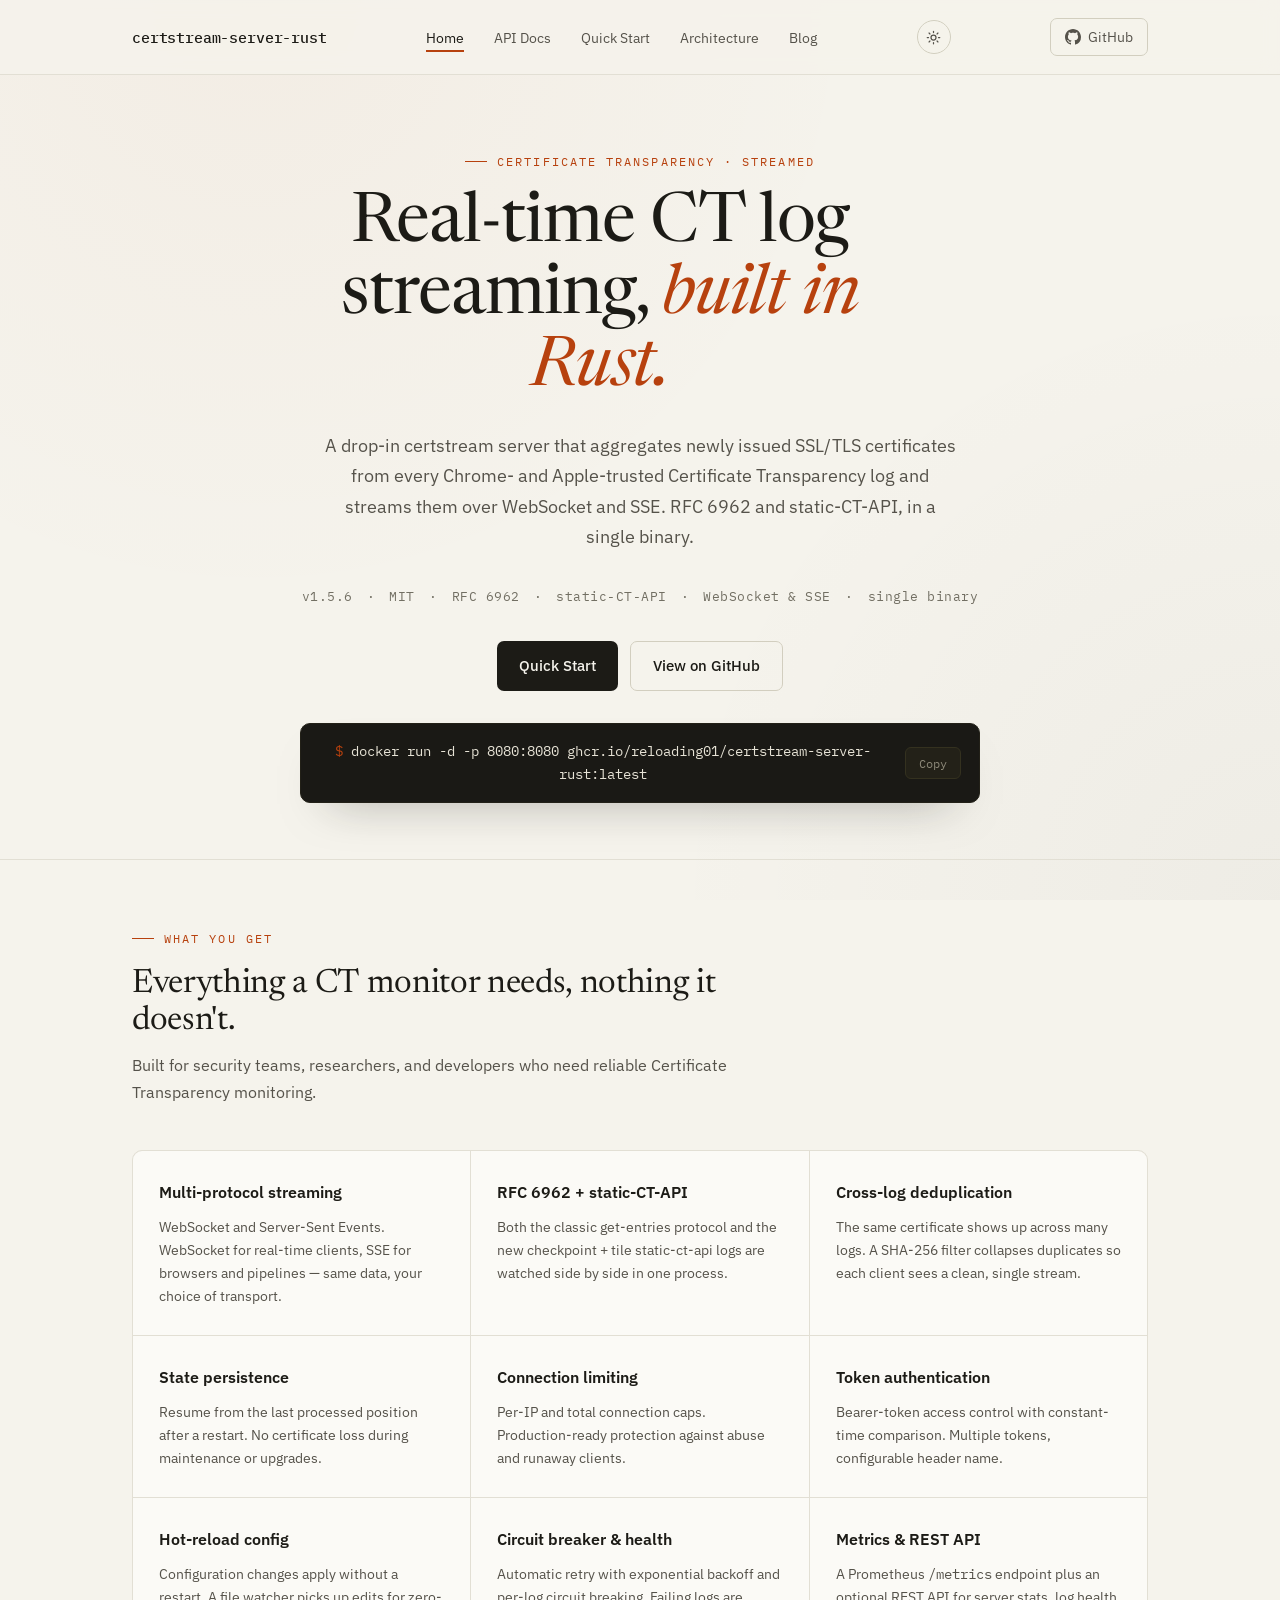
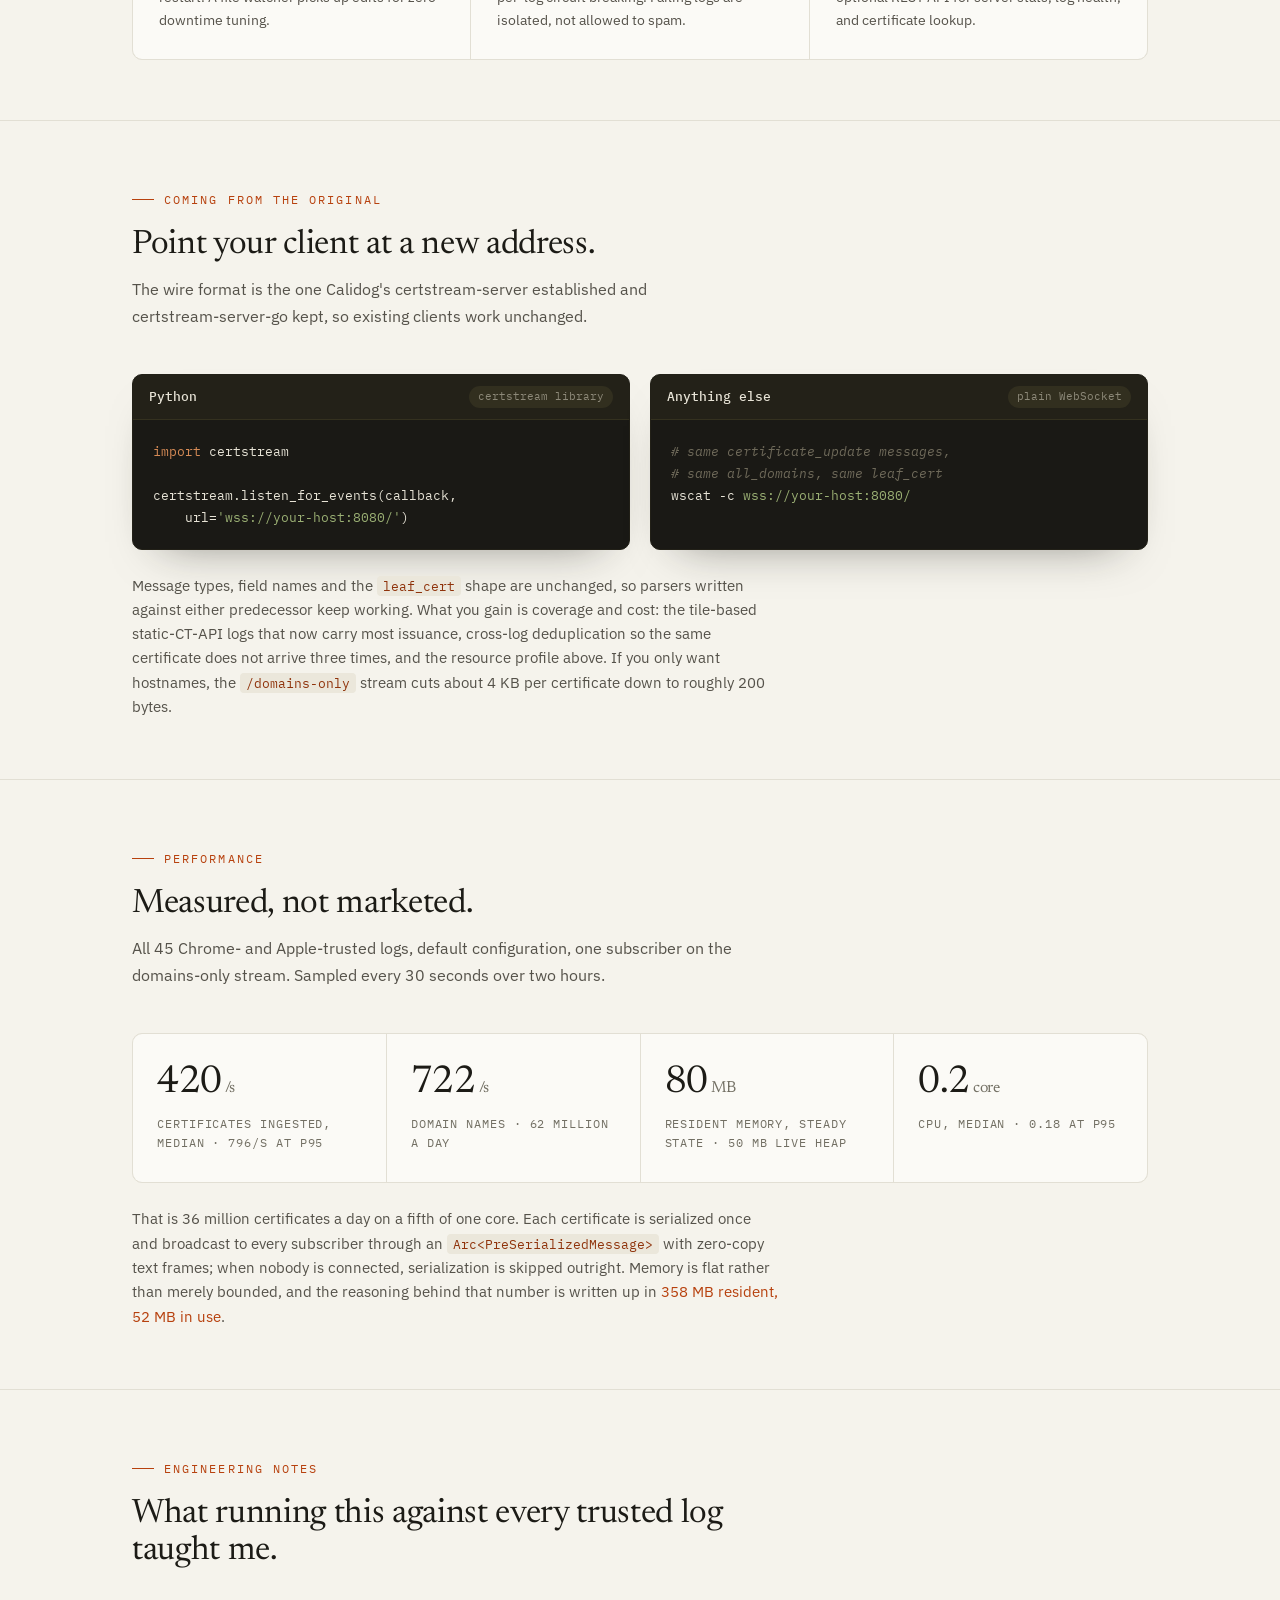
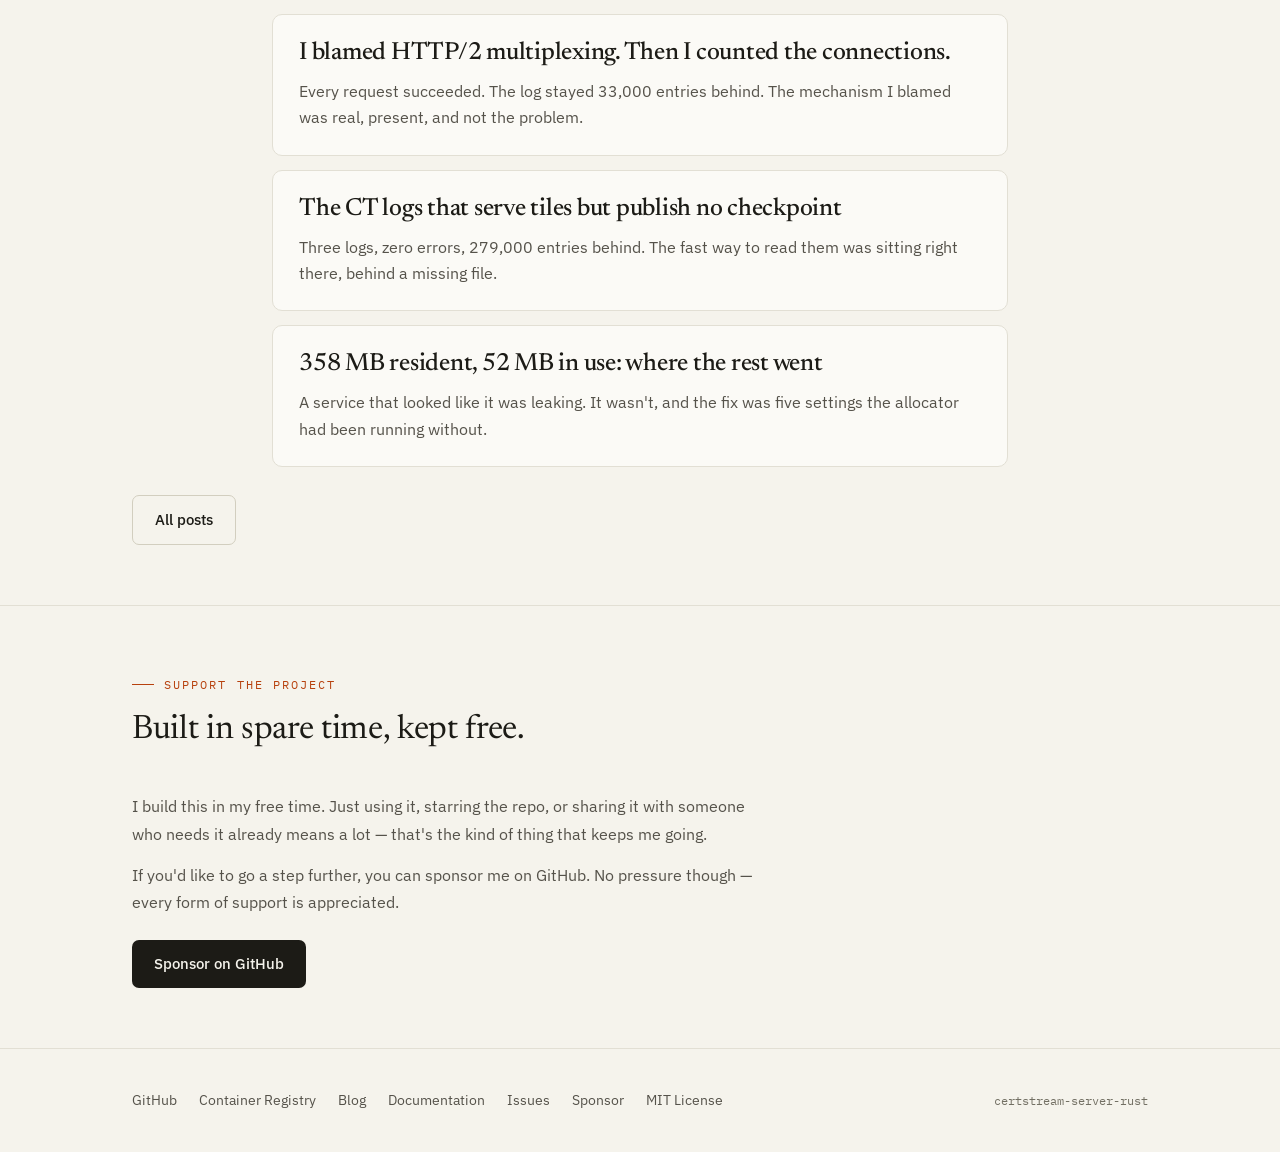
==== commit f2015da3: "Site: dark theme, readable code blocks, absolute numbers Dark theme throughout, in the same warm reg" ====
--- a/docs/index.html
+++ b/docs/index.html
@@ -31,6 +31,26 @@
     <link rel="preconnect" href="https://fonts.gstatic.com" crossorigin>
     <link href="https://fonts.googleapis.com/css2?family=IBM+Plex+Mono:ital,wght@0,400;0,500;1,400&family=IBM+Plex+Sans:wght@400;500;600&family=Newsreader:ital,opsz,wght@0,6..72,400;0,6..72,500;1,6..72,400;1,6..72,500&display=swap" rel="stylesheet">
     <link rel="alternate" type="application/rss+xml" title="certstream-server-rust blog" href="/feed.xml">
+    <script>
+      // Applied before first paint so the page never flashes the wrong theme.
+      (function () {
+        var saved = null;
+        try { saved = localStorage.getItem('theme'); } catch (e) {}
+        if (saved === 'dark' || saved === 'light') {
+          document.documentElement.setAttribute('data-theme', saved);
+        }
+        window.toggleTheme = function () {
+          var root = document.documentElement;
+          var current = root.getAttribute('data-theme');
+          if (!current) {
+            current = window.matchMedia('(prefers-color-scheme: dark)').matches ? 'dark' : 'light';
+          }
+          var next = current === 'dark' ? 'light' : 'dark';
+          root.setAttribute('data-theme', next);
+          try { localStorage.setItem('theme', next); } catch (e) {}
+        };
+      })();
+    </script>
     <link rel="stylesheet" href="styles.css">
     <script type="application/ld+json">
     {
@@ -119,6 +139,10 @@
                 </ul>
             </nav>
             <button class="mobile-menu-btn" onclick="document.getElementById('mobile-nav').classList.add('active')"><span></span><span></span><span></span></button>
+            <button class="theme-toggle" onclick="toggleTheme()" aria-label="Switch between light and dark theme" title="Switch theme">
+                <svg class="sun" viewBox="0 0 24 24" fill="none" stroke="currentColor" stroke-width="2" stroke-linecap="round"><circle cx="12" cy="12" r="4"/><path d="M12 2v2M12 20v2M2 12h2M20 12h2M4.9 4.9l1.4 1.4M17.7 17.7l1.4 1.4M19.1 4.9l-1.4 1.4M6.3 17.7l-1.4 1.4"/></svg>
+                <svg class="moon" viewBox="0 0 24 24" fill="none" stroke="currentColor" stroke-width="2" stroke-linecap="round" stroke-linejoin="round"><path d="M21 12.8A9 9 0 1111.2 3a7 7 0 009.8 9.8z"/></svg>
+            </button>
             <a href="https://github.com/reloading01/certstream-server-rust" class="gh-link" target="_blank" rel="noopener">
                 <svg width="16" height="16" viewBox="0 0 24 24" fill="currentColor"><path d="M12 0C5.37 0 0 5.37 0 12c0 5.31 3.435 9.795 8.205 11.385.6.105.825-.255.825-.57 0-.285-.015-1.23-.015-2.235-3.015.555-3.795-.735-4.035-1.41-.135-.345-.72-1.41-1.23-1.695-.42-.225-1.02-.78-.015-.795.945-.015 1.62.87 1.845 1.23 1.08 1.815 2.805 1.305 3.495.99.105-.78.42-1.305.765-1.605-2.67-.3-5.46-1.335-5.46-5.925 0-1.305.465-2.385 1.23-3.225-.12-.3-.54-1.53.12-3.18 0 0 1.005-.315 3.3 1.23.96-.27 1.98-.405 3-.405s2.04.135 3 .405c2.295-1.56 3.3-1.23 3.3-1.23.66 1.65.24 2.88.12 3.18.765.84 1.23 1.905 1.23 3.225 0 4.605-2.805 5.625-5.475 5.925.435.375.81 1.095.81 2.22 0 1.605-.015 2.895-.015 3.3 0 .315.225.69.825.57A12.02 12.02 0 0024 12c0-6.63-5.37-12-12-12z"/></svg>
                 GitHub
@@ -142,7 +166,8 @@
 
     <main>
         <section class="hero">
-            <div class="wrap">
+            <div class="wrap hero-grid">
+              <div class="hero-copy">
                 <span class="eyebrow">Certificate transparency · streamed</span>
                 <h1>Real-time CT log streaming, <em>built in Rust.</em></h1>
                 <p class="hero-desc">
@@ -151,18 +176,20 @@
                     RFC 6962 and static-CT-API, in a single binary.
                 </p>
                 <div class="hero-meta">
-                    <span>WebSocket</span><span>·</span><span>SSE</span><span>·</span>
+                    <span>v1.5.6</span><span>·</span><span>MIT</span><span>·</span>
                     <span>RFC 6962</span><span>·</span><span>static-CT-API</span><span>·</span>
-                    <span>single binary</span>
+                    <span>WebSocket &amp; SSE</span><span>·</span><span>single binary</span>
                 </div>
                 <div class="hero-actions">
-                    <a href="https://github.com/reloading01/certstream-server-rust#quick-start" class="btn btn-primary" target="_blank" rel="noopener">Get Started</a>
+                    <a href="/quickstart.html" class="btn btn-primary">Quick Start</a>
                     <a href="https://github.com/reloading01/certstream-server-rust" class="btn btn-secondary" target="_blank" rel="noopener">View on GitHub</a>
                 </div>
                 <div class="install-box">
                     <code>docker run -d -p 8080:8080 ghcr.io/reloading01/certstream-server-rust:latest</code>
                     <button onclick="navigator.clipboard.writeText('docker run -d -p 8080:8080 ghcr.io/reloading01/certstream-server-rust:latest');this.textContent='Copied'">Copy</button>
                 </div>
+              </div>
+
             </div>
         </section>
 
@@ -214,36 +241,75 @@
             </div>
         </section>
 
+        <section id="migrating">
+            <div class="wrap">
+                <div class="section-header">
+                    <span class="eyebrow">Coming from the original</span>
+                    <h2>Point your client at a new address.</h2>
+                    <p>The wire format is the one Calidog's certstream-server established and certstream-server-go kept, so existing clients work unchanged.</p>
+                </div>
+                <div class="code-examples">
+                    <div class="code-example">
+                        <div class="code-example-header">
+                            <span class="lang">Python</span>
+                            <span class="tag">certstream library</span>
+                        </div>
+                        <pre class="wrap"><span class="kw">import</span> certstream
+
+certstream.listen_for_events(callback,
+    url=<span class="str">'wss://your-host:8080/'</span>)</pre>
+                    </div>
+                    <div class="code-example">
+                        <div class="code-example-header">
+                            <span class="lang">Anything else</span>
+                            <span class="tag">plain WebSocket</span>
+                        </div>
+                        <pre class="wrap"><span class="cm"># same certificate_update messages,</span>
+<span class="cm"># same all_domains, same leaf_cert</span>
+wscat -c <span class="str">wss://your-host:8080/</span></pre>
+                    </div>
+                </div>
+                <p style="margin-top: 24px; color: var(--ink-2); font-size: 0.92rem; max-width: 72ch;">
+                    Message types, field names and the <code>leaf_cert</code> shape are unchanged, so parsers written
+                    against either predecessor keep working. What you gain is coverage and cost: the tile-based
+                    static-CT-API logs that now carry most issuance, cross-log deduplication so the same certificate
+                    does not arrive three times, and the resource profile above. If you only want hostnames, the
+                    <code>/domains-only</code> stream cuts about 4 KB per certificate down to roughly 200 bytes.
+                </p>
+            </div>
+        </section>
+
         <section id="performance">
             <div class="wrap">
                 <div class="section-header">
                     <span class="eyebrow">Performance</span>
                     <h2>Measured, not marketed.</h2>
-                    <p>v1.5.3 benchmarked against v1.5.2 on the same host — default config, 100 concurrent WebSocket clients pulling the lite stream, 10-minute plateau window.</p>
+                    <p>All 45 Chrome- and Apple-trusted logs, default configuration, one subscriber on the domains-only stream. Sampled every 30 seconds over two hours.</p>
                 </div>
                 <div class="stat-grid">
                     <div class="stat-cell">
-                        <div class="num">+70<span class="unit">%</span></div>
-                        <div class="lbl">Sustained throughput vs v1.5.2</div>
+                        <div class="num">420<span class="unit">/s</span></div>
+                        <div class="lbl">Certificates ingested, median · 796/s at p95</div>
                     </div>
                     <div class="stat-cell">
-                        <div class="num">−50<span class="unit">%</span></div>
-                        <div class="lbl">CPU per delivered message</div>
+                        <div class="num">722<span class="unit">/s</span></div>
+                        <div class="lbl">Domain names · 62 million a day</div>
                     </div>
                     <div class="stat-cell">
-                        <div class="num">0</div>
-                        <div class="lbl">Copies per subscriber broadcast</div>
+                        <div class="num">80<span class="unit">MB</span></div>
+                        <div class="lbl">Resident memory, steady state · 50 MB live heap</div>
                     </div>
                     <div class="stat-cell">
-                        <div class="num">flat</div>
-                        <div class="lbl">RSS over time · returns to baseline after bursts</div>
-                    </div>
-                </div>
-                <p style="margin-top: 28px; color: var(--ink-3); font-size: 0.9rem; max-width: 70ch;">
-                    Memory tracks live usage and stays flat — no GC pauses, no growth over time, and catch-up bursts
-                    no longer park RSS at the high-water mark. Every certificate is serialized once and broadcast to
-                    all subscribers via an <code>Arc&lt;PreSerializedMessage&gt;</code> with zero-copy text frames;
-                    when no clients are connected, serialization is skipped entirely.
+                        <div class="num">0.2<span class="unit">core</span></div>
+                        <div class="lbl">CPU, median · 0.18 at p95</div>
+                    </div>
+                </div>
+                <p style="margin-top: 24px; color: var(--ink-2); font-size: 0.92rem; max-width: 72ch;">
+                    That is 36 million certificates a day on a fifth of one core. Each certificate is serialized once
+                    and broadcast to every subscriber through an <code>Arc&lt;PreSerializedMessage&gt;</code> with
+                    zero-copy text frames; when nobody is connected, serialization is skipped outright. Memory is
+                    flat rather than merely bounded, and the reasoning behind that number is written up in
+                    <a href="/blog/jemalloc-transparent-huge-pages-rss.html">358 MB resident, 52 MB in use</a>.
                 </p>
             </div>
         </section>
@@ -252,21 +318,18 @@
             <div class="wrap">
                 <div class="section-header">
                     <span class="eyebrow">Engineering notes</span>
-                    <h2>What running this against every trusted log taught us.</h2>
+                    <h2>What running this against every trusted log taught me.</h2>
                 </div>
                 <!-- blog-teaser:start -->
                 <article class="post-list-item">
-                    <div class="post-meta"><time datetime="2026-08-25">25 August 2026</time></div>
                     <h2><a href="/blog/http2-multiplexing-vs-per-connection-rate-limits.html">I blamed HTTP/2 multiplexing. Then I counted the connections.</a></h2>
                     <p>Every request succeeded. The log stayed 33,000 entries behind. The mechanism I blamed was real, present, and not the problem.</p>
                 </article>
                 <article class="post-list-item">
-                    <div class="post-meta"><time datetime="2026-08-25">25 August 2026</time></div>
                     <h2><a href="/blog/ct-logs-tiles-without-checkpoint.html">The CT logs that serve tiles but publish no checkpoint</a></h2>
                     <p>Three logs, zero errors, 279,000 entries behind. The fast way to read them was sitting right there, behind a missing file.</p>
                 </article>
                 <article class="post-list-item">
-                    <div class="post-meta"><time datetime="2026-08-25">25 August 2026</time></div>
                     <h2><a href="/blog/jemalloc-transparent-huge-pages-rss.html">358 MB resident, 52 MB in use: where the rest went</a></h2>
                     <p>A service that looked like it was leaking. It wasn&#x27;t, and the fix was five settings the allocator had been running without.</p>
                 </article>
--- a/docs/styles.css
+++ b/docs/styles.css
@@ -9,7 +9,7 @@
     --surface:    #fbfaf6;
     --ink:        #1c1b16;
     --ink-2:      #55524a;
-    --ink-3:      #8c897d;
+    --ink-3:      #726f63;   /* 4.5:1 on paper */
     --line:       #e2dfd4;
     --line-2:     #d2cebf;
     --rust:       #b7410e;
@@ -26,8 +26,65 @@
     --syn-cm:  #6f6a5a;
     --syn-var: #d2ab64;
 
+    --header-bg: rgba(245,243,236,0.85);
+    --inline-code-bg: #ebe7db;
+    --surface-hover: #ffffff;
+    --code-border: #34311f;
+    --grain-1: rgba(183,65,14,0.035);
+    --grain-2: rgba(28,27,22,0.03);
+    --shadow-panel: 0 22px 48px -30px rgba(28,27,22,0.55);
+
     --maxw: 1080px;
     --radius: 10px;
+}
+
+/* ---------- dark theme ----------
+   Same warm character, inverted: ink on near-black paper rather than a cold
+   grey. Declared twice on purpose: once for people who never touch the toggle
+   and have their OS set to dark, once for an explicit choice, which has to win
+   in both directions. */
+@media (prefers-color-scheme: dark) {
+    :root:not([data-theme="light"]) {
+        --paper:      #15140f;
+        --surface:    #1d1c15;
+        --ink:        #ebe7da;
+        --ink-2:      #b4ae9d;
+        --ink-3:      #918c7c;
+        --line:       #2b2922;
+        --line-2:     #3b3830;
+        --rust:       #d97f4a;
+        --rust-2:     #e7996a;
+        --code-bg:    #0e0d0a;
+        --code-panel: #191811;
+        --header-bg: rgba(21,20,15,0.85);
+        --inline-code-bg: #262419;
+        --surface-hover: #262419;
+        --code-border: #2b2920;
+        --grain-1: rgba(217,127,74,0.05);
+        --grain-2: rgba(0,0,0,0.25);
+        --shadow-panel: 0 22px 48px -30px rgba(0,0,0,0.8);
+    }
+}
+
+:root[data-theme="dark"] {
+    --paper:      #15140f;
+    --surface:    #1d1c15;
+    --ink:        #ebe7da;
+    --ink-2:      #b4ae9d;
+    --ink-3:      #918c7c;
+    --line:       #2b2922;
+    --line-2:     #3b3830;
+    --rust:       #d97f4a;
+    --rust-2:     #e7996a;
+    --code-bg:    #0e0d0a;
+    --code-panel: #191811;
+    --header-bg: rgba(21,20,15,0.85);
+    --inline-code-bg: #262419;
+    --surface-hover: #262419;
+    --code-border: #2b2920;
+    --grain-1: rgba(217,127,74,0.05);
+    --grain-2: rgba(0,0,0,0.25);
+    --shadow-panel: 0 22px 48px -30px rgba(0,0,0,0.8);
 }
 
 * { margin: 0; padding: 0; box-sizing: border-box; }
@@ -44,9 +101,10 @@
     text-rendering: optimizeLegibility;
     /* faint paper grain */
     background-image:
-        radial-gradient(circle at 20% 0%, rgba(183,65,14,0.035), transparent 45%),
-        radial-gradient(circle at 100% 100%, rgba(28,27,22,0.03), transparent 40%);
+        radial-gradient(circle at 20% 0%, var(--grain-1), transparent 45%),
+        radial-gradient(circle at 100% 100%, var(--grain-2), transparent 40%);
     background-attachment: fixed;
+    transition: background-color .18s ease, color .18s ease;
 }
 
 code, pre, .mono { font-family: 'IBM Plex Mono', monospace; }
@@ -62,7 +120,7 @@
     padding: 18px 0;
     position: sticky;
     top: 0;
-    background: rgba(245,243,236,0.85);
+    background: var(--header-bg);
     backdrop-filter: blur(10px);
     z-index: 100;
 }
@@ -131,7 +189,7 @@
 
 /* ---------- hero ---------- */
 .hero {
-    padding: 96px 0 80px;
+    padding: 68px 0 56px;
     border-bottom: 1px solid var(--line);
 }
 .hero h1 {
@@ -199,24 +257,28 @@
     border: 1px solid var(--code-panel);
     border-radius: var(--radius);
     padding: 16px 18px;
-    margin-top: 44px;
+    margin-top: 32px;
     display: flex;
     justify-content: space-between;
     align-items: center;
     gap: 18px;
     max-width: 680px;
-    box-shadow: 0 18px 40px -28px rgba(28,27,22,0.5);
+    box-shadow: var(--shadow-panel);
 }
 .install-box code {
     color: var(--code-ink);
     font-size: 0.88rem;
-    overflow-x: auto;
-    white-space: nowrap;
+    /* A flex item defaults to min-width:auto and refuses to shrink below its
+       content, so a long command was being clipped instead of scrolled. */
+    min-width: 0;
+    flex: 1 1 auto;
+    white-space: pre-wrap;
+    overflow-wrap: anywhere;
 }
 .install-box code::before { content: "$ "; color: var(--rust); }
 .install-box button {
     background: var(--code-panel);
-    border: 1px solid #34311f;
+    border: 1px solid var(--code-border);
     color: var(--code-dim);
     padding: 7px 13px;
     border-radius: 6px;
@@ -229,7 +291,7 @@
 .install-box button:hover { color: var(--code-ink); border-color: #4a4630; }
 
 /* ---------- sections ---------- */
-section { padding: 84px 0; border-bottom: 1px solid var(--line); }
+section { padding: 60px 0; border-bottom: 1px solid var(--line); }
 section:last-of-type { border-bottom: none; }
 .section-header { margin-bottom: 44px; max-width: 60ch; }
 .section-header h2 {
@@ -255,7 +317,7 @@
 section > .wrap > p { color: var(--ink-2); font-size: 0.98rem; }
 section > .wrap > p code,
 .section-header p code {
-    background: #ebe7db;
+    background: var(--inline-code-bg);
     padding: 2px 6px;
     border-radius: 4px;
     color: var(--rust-2);
@@ -264,7 +326,7 @@
 section > .wrap > p strong { color: var(--ink); font-weight: 600; }
 
 /* ---------- page header (inner pages) ---------- */
-.page-header { padding: 80px 0 56px; border-bottom: 1px solid var(--line); }
+.page-header { padding: 60px 0 40px; border-bottom: 1px solid var(--line); }
 .page-header h1 {
     font-family: 'Newsreader', Georgia, serif;
     font-weight: 400;
@@ -278,7 +340,7 @@
 /* ---------- feature cards ---------- */
 .features-list { display: grid; grid-template-columns: repeat(3, 1fr); gap: 1px; background: var(--line); border: 1px solid var(--line); border-radius: var(--radius); overflow: hidden; }
 .feature-item { background: var(--surface); padding: 28px 26px; transition: background .18s; }
-.feature-item:hover { background: #fff; }
+.feature-item:hover { background: var(--surface-hover); }
 .feature-item h3 {
     font-family: 'IBM Plex Sans', sans-serif;
     font-size: 1.02rem;
@@ -337,7 +399,7 @@
 .endpoints-table td { color: var(--ink-2); }
 .endpoints-table td strong { color: var(--ink); font-weight: 600; }
 .endpoints-table code {
-    background: #ebe7db;
+    background: var(--inline-code-bg);
     padding: 3px 7px;
     border-radius: 4px;
     color: var(--rust-2);
@@ -351,12 +413,12 @@
     border: 1px solid var(--code-panel);
     border-radius: var(--radius);
     overflow: hidden;
-    box-shadow: 0 18px 40px -30px rgba(28,27,22,0.45);
+    box-shadow: var(--shadow-panel);
 }
 .code-example-header {
     background: var(--code-panel);
     padding: 11px 16px;
-    border-bottom: 1px solid #34311f;
+    border-bottom: 1px solid var(--code-border);
     display: flex;
     align-items: center;
     gap: 9px;
@@ -377,7 +439,32 @@
     font-size: 0.84rem;
     line-height: 1.65;
     color: var(--code-ink);
-    white-space: pre;
+    /* Shell one-liners are longer than these cards are wide. Wrapping keeps
+       the whole command visible; a horizontal scrollbar on a dark card reads
+       as a truncated command instead, which is what people reported. Line
+       breaks in the source are still honoured. */
+    white-space: pre-wrap;
+    overflow-wrap: anywhere;
+    /* Overlay scrollbars hide themselves until you scroll, which reads as a
+       truncated command. Keep the track visible wherever the platform allows. */
+    scrollbar-width: thin;
+    scrollbar-color: var(--code-dim) transparent;
+}
+.install-box code::-webkit-scrollbar,
+.code-example pre::-webkit-scrollbar { height: 8px; }
+.install-box code::-webkit-scrollbar-thumb,
+.code-example pre::-webkit-scrollbar-thumb {
+    background: var(--code-dim);
+    border-radius: 4px;
+}
+.install-box code::-webkit-scrollbar-track,
+.code-example pre::-webkit-scrollbar-track { background: transparent; }
+
+/* Commands that would otherwise run off the card wrap at any character
+   rather than disappearing. Applied where the content is a shell one-liner. */
+.code-example pre.wrap {
+    white-space: pre-wrap;
+    overflow-wrap: anywhere;
 }
 .code-example .kw  { color: var(--syn-kw); }
 .code-example .fn  { color: var(--syn-fn); }
@@ -398,7 +485,7 @@
 .info-box h4 { font-size: 0.95rem; color: var(--ink); margin: 0 0 10px; }
 .info-box p { margin: 0; color: var(--ink-2); line-height: 1.65; font-size: 0.94rem; }
 .info-box code, .step-list code, .format-card code {
-    background: #ebe7db; padding: 2px 6px; border-radius: 4px; color: var(--rust-2); font-size: 0.85em;
+    background: var(--inline-code-bg); padding: 2px 6px; border-radius: 4px; color: var(--rust-2); font-size: 0.85em;
 }
 
 .step-list { counter-reset: step; list-style: none; padding: 0; max-width: 720px; }
@@ -443,7 +530,7 @@
 .center-block p { color: var(--ink-2); line-height: 1.7; margin-bottom: 14px; }
 
 /* ---------- footer ---------- */
-footer { padding: 56px 0; color: var(--ink-3); font-size: 0.85rem; border-top: 1px solid var(--line); }
+footer { padding: 40px 0; color: var(--ink-3); font-size: 0.85rem; border-top: 1px solid var(--line); }
 footer .wrap { display: flex; justify-content: space-between; align-items: center; gap: 24px; flex-wrap: wrap; }
 footer .links { display: flex; gap: 22px; flex-wrap: wrap; }
 footer a { color: var(--ink-2); }
@@ -469,7 +556,7 @@
     .code-examples { grid-template-columns: 1fr; }
     .nav-links, .gh-link { display: none; }
     .mobile-menu-btn { display: flex; }
-    section { padding: 60px 0; }
+    section { padding: 44px 0; }
     .hero { padding: 64px 0 56px; }
 }
 
@@ -492,13 +579,27 @@
    blog — long-form posts on the same paper
    ============================================================ */
 
-.post-list { padding: 56px 0 96px; }
+.post-list { padding: 40px 0 72px; }
+
+/* The blog index centres its header over the centred card column; docs pages
+   keep the left-aligned header. */
+.page-header.centered { text-align: center; }
+.page-header.centered .wrap > * { margin-inline: auto; }
+.page-header.centered p { max-width: 46rem; }
 
 .post-list-item {
-    padding: 30px 0;
-    border-bottom: 1px solid var(--line);
-}
-.post-list-item:first-of-type { border-top: 1px solid var(--line); }
+    max-width: 46rem;
+    margin: 0 auto 14px;
+    padding: 24px 26px;
+    background: var(--surface);
+    border: 1px solid var(--line);
+    border-radius: var(--radius);
+    transition: border-color .16s ease, transform .16s ease;
+}
+.post-list-item:hover {
+    border-color: var(--line-2);
+    transform: translateY(-2px);
+}
 
 .post-list-item h2 {
     font-family: 'Newsreader', Georgia, serif;
@@ -524,8 +625,8 @@
 
 /* The article column is narrower than the site shell: prose wants a measure
    you can actually track across, code and tables get to break out of it. */
-.post { padding: 48px 0 104px; }
-.post-header { max-width: 46rem; margin-bottom: 40px; }
+.post { padding: 40px 0 80px; }
+.post-header { max-width: 46rem; margin: 0 auto 40px; }
 
 .post-header h1 {
     font-family: 'Newsreader', Georgia, serif;
@@ -542,7 +643,7 @@
     color: var(--ink-2);
 }
 
-.prose { max-width: 46rem; }
+.prose { max-width: 46rem; margin-inline: auto; }
 .prose > * + * { margin-top: 1.15em; }
 .prose p { font-size: 1.03rem; line-height: 1.72; }
 
@@ -599,7 +700,11 @@
 }
 
 /* Tables and wide figures step outside the reading column on roomy screens. */
-.prose .wide { max-width: min(58rem, 100%); }
+.prose .wide {
+    max-width: min(58rem, 100%);
+    margin-inline: auto;
+    width: 100%;
+}
 
 .prose table {
     width: 100%;
@@ -632,6 +737,7 @@
 
 .post-footer {
     max-width: 46rem;
+    margin-inline: auto;
     margin-top: 3.2em;
     padding-top: 1.4em;
     border-top: 1px solid var(--line);
@@ -651,3 +757,45 @@
     .prose p { font-size: 1rem; }
     .post-list-item h2 { font-size: 1.3rem; }
 }
+
+
+/* Hero is a single centred column: a wide screen otherwise leaves the right
+   half empty, and centring reads as deliberate where a left-aligned column
+   reads as unfinished. */
+.hero-grid { display: block; }
+.hero-copy {
+    max-width: 46rem;
+    margin: 0 auto;
+    text-align: center;
+}
+.hero-copy .hero-desc { margin-inline: auto; }
+.hero-copy .hero-meta,
+.hero-copy .hero-actions { justify-content: center; }
+.hero-copy .install-box { margin-inline: auto; }
+
+
+/* ---------- theme toggle ---------- */
+.theme-toggle {
+    background: none;
+    border: 1px solid var(--line-2);
+    border-radius: 999px;
+    width: 34px;
+    height: 34px;
+    display: inline-flex;
+    align-items: center;
+    justify-content: center;
+    cursor: pointer;
+    color: var(--ink-2);
+    padding: 0;
+    flex: 0 0 auto;
+    transition: color .15s ease, border-color .15s ease;
+}
+.theme-toggle:hover { color: var(--rust); border-color: var(--rust); }
+.theme-toggle svg { width: 15px; height: 15px; display: block; }
+.theme-toggle .moon { display: none; }
+:root[data-theme="dark"] .theme-toggle .moon { display: block; }
+:root[data-theme="dark"] .theme-toggle .sun { display: none; }
+@media (prefers-color-scheme: dark) {
+    :root:not([data-theme="light"]) .theme-toggle .moon { display: block; }
+    :root:not([data-theme="light"]) .theme-toggle .sun { display: none; }
+}
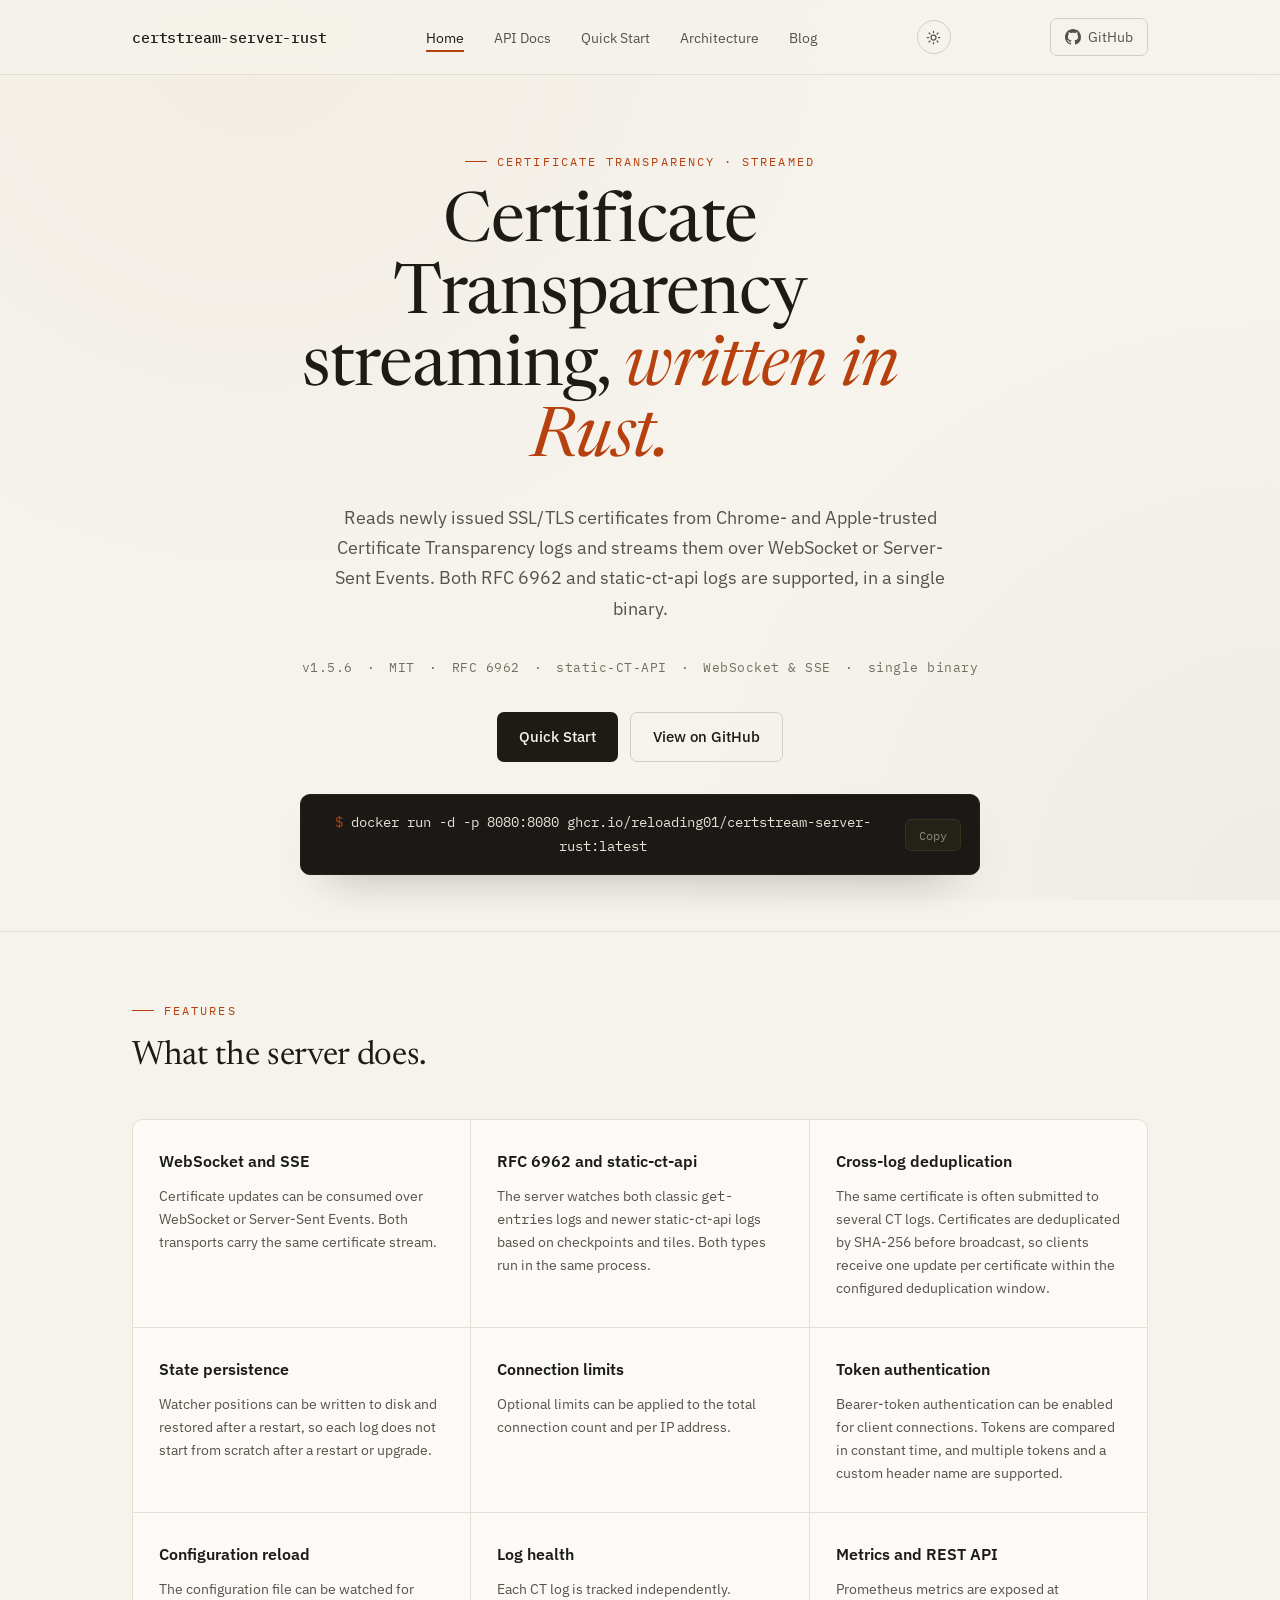
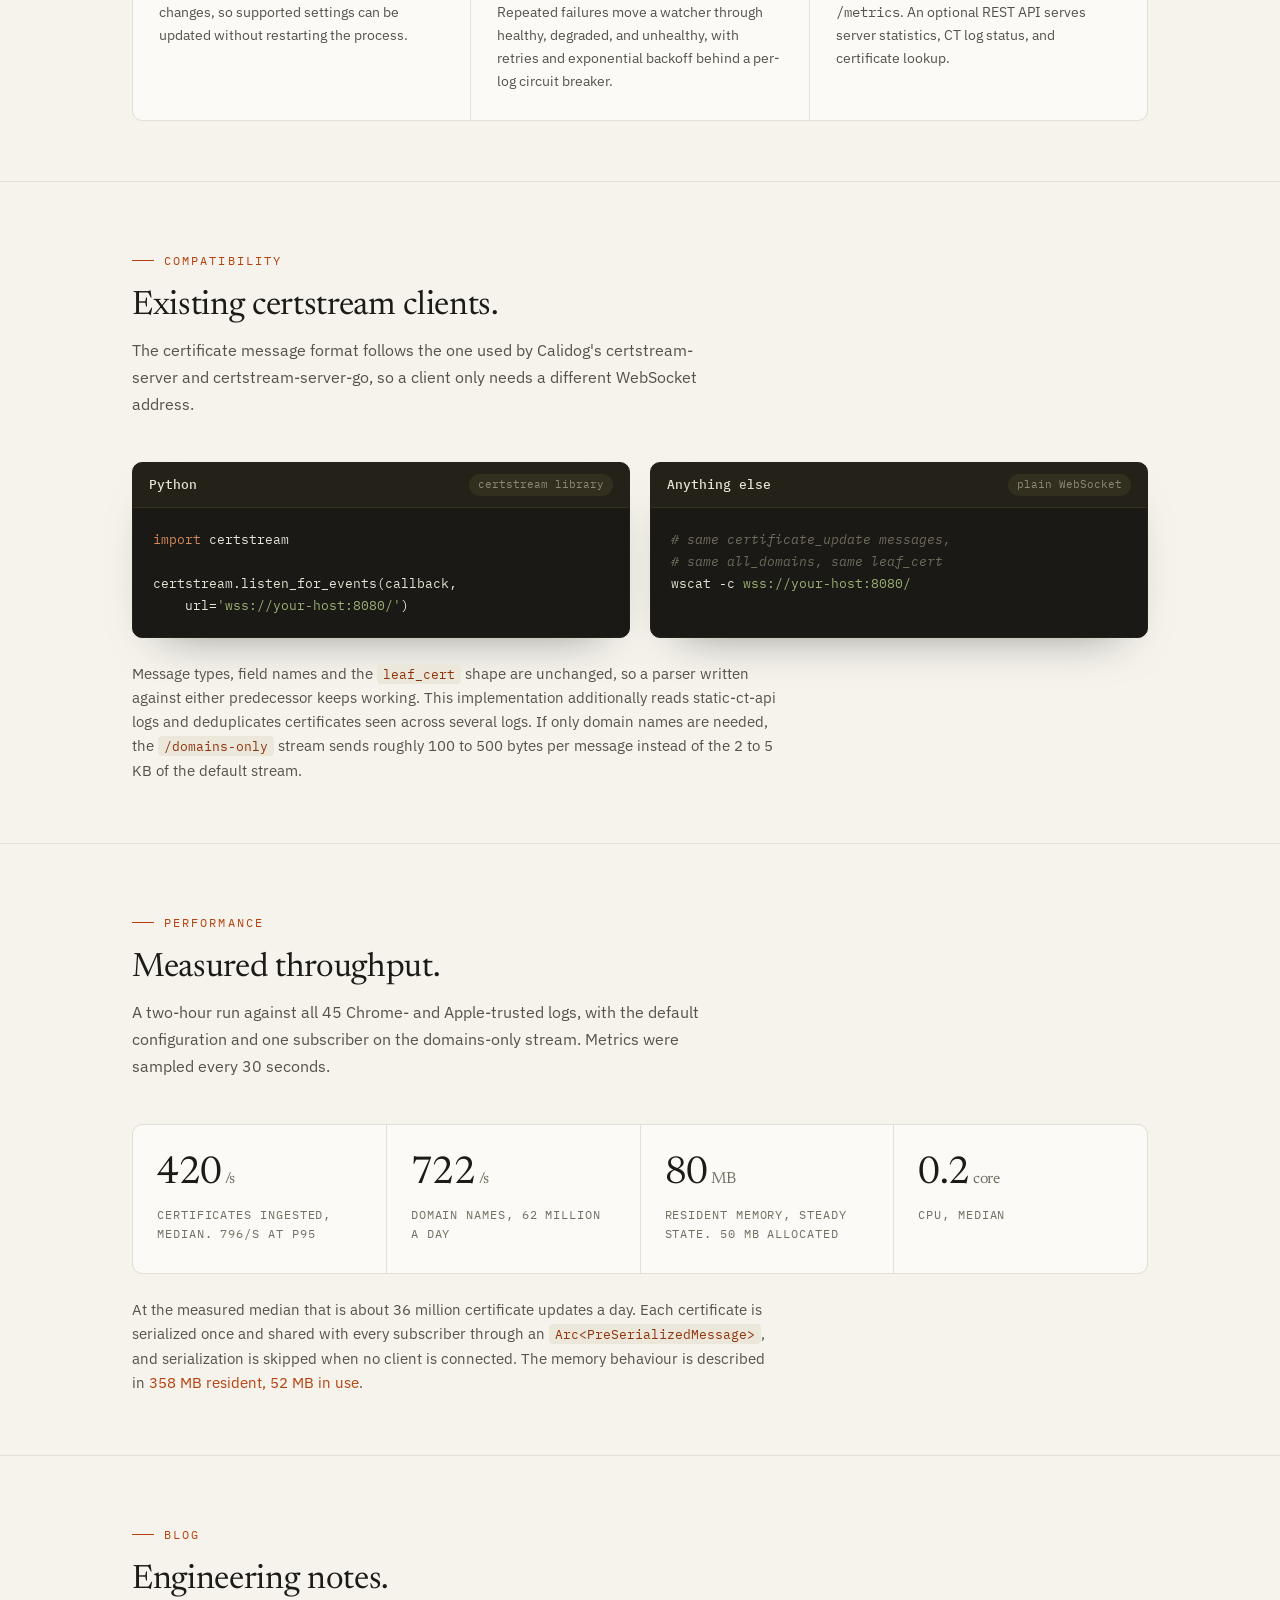
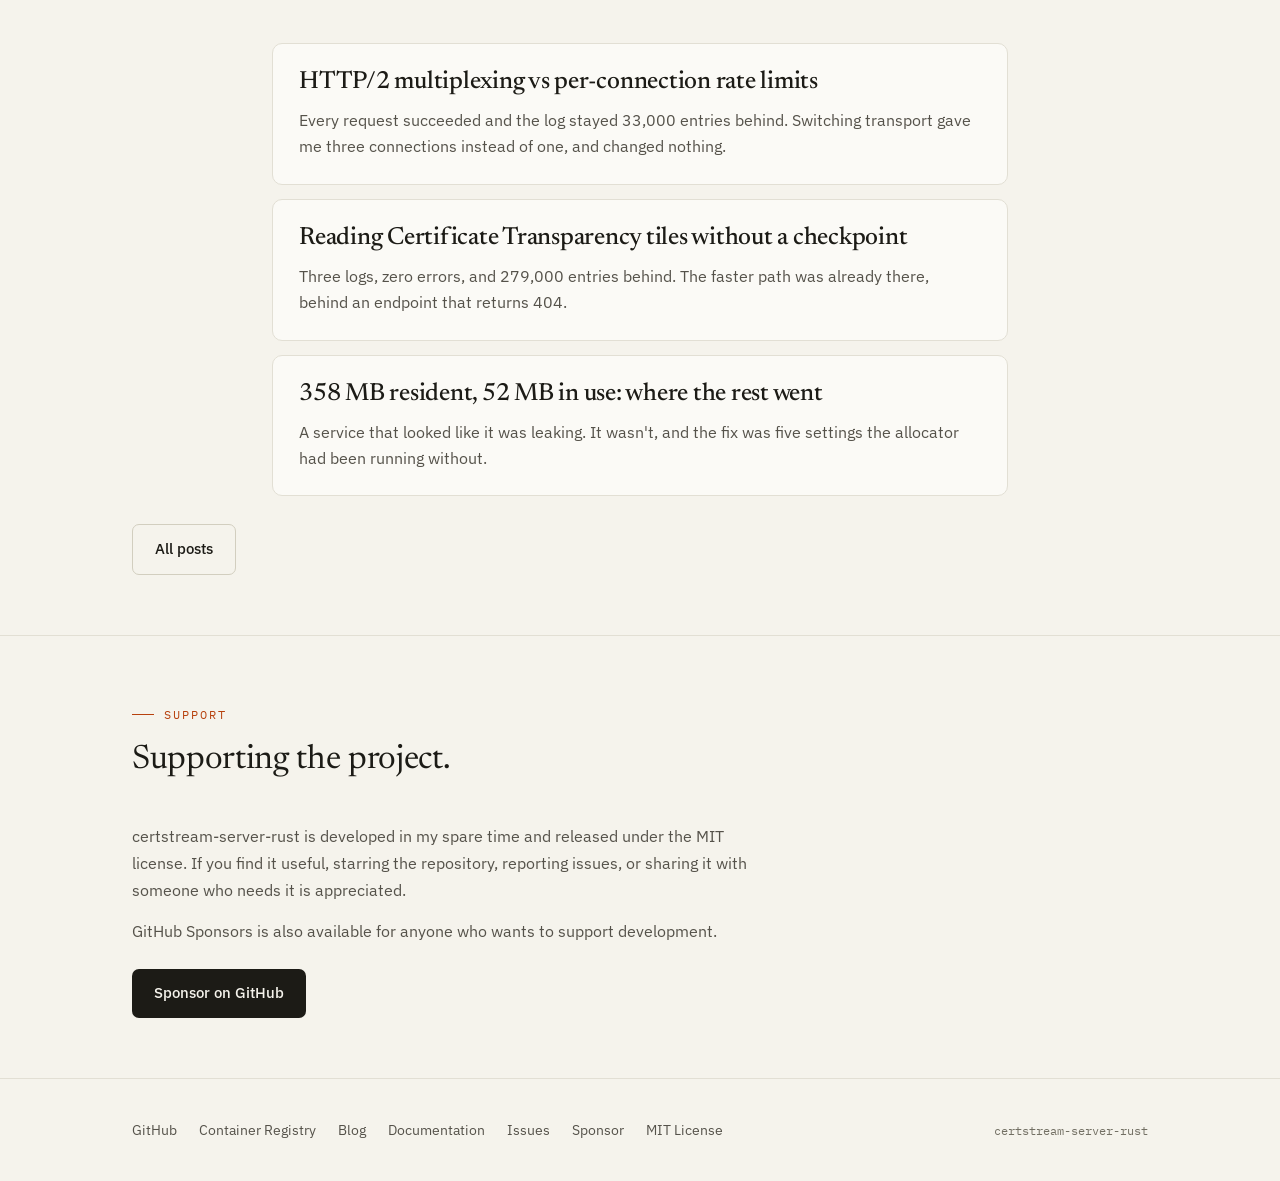
==== commit 5dc538bf: "Site: rewrite the copy as plain documentation The pages and the blog posts described the server in c" ====
--- a/docs/index.html
+++ b/docs/index.html
@@ -12,19 +12,19 @@
     <meta charset="UTF-8">
     <meta name="viewport" content="width=device-width, initial-scale=1.0">
     <title>Certstream Server Rust - Real-Time Certificate Transparency Log Streaming</title>
-    <meta name="description" content="Certstream server written in Rust for real-time SSL/TLS certificate streaming. Aggregates certificates from every Chrome- and Apple-trusted CT log via WebSocket and SSE. Drop-in replacement for certstream-server and certstream-server-go. RFC 6962 and static-CT-API in a single binary.">
+    <meta name="description" content="A Certificate Transparency streaming server written in Rust. Reads SSL/TLS certificates from Chrome- and Apple-trusted CT logs and streams them over WebSocket and SSE. Compatible with certstream-server and certstream-server-go clients. RFC 6962 and static-ct-api in a single binary.">
     <meta name="keywords" content="certstream, certstream server, certstream rust, certstream-server-rust, certificate transparency, CT logs, SSL certificates, TLS certificates, real-time streaming, websocket, sse, rust server">
     <meta name="author" content="reloading01">
     <meta name="robots" content="index, follow">
     <link rel="canonical" href="https://certstream.dev/">
     <meta property="og:type" content="website">
     <meta property="og:url" content="https://certstream.dev/">
-    <meta property="og:title" content="Certstream Server Rust - Real-Time Certificate Transparency Streaming">
-    <meta property="og:description" content="Certstream server in Rust for real-time certificate streaming. Aggregates SSL/TLS certs from every Chrome- and Apple-trusted CT log. WebSocket and SSE, zero-copy broadcast pipeline.">
+    <meta property="og:title" content="certstream-server-rust: Certificate Transparency streaming">
+    <meta property="og:description" content="A certstream server in Rust. Reads SSL/TLS certificates from Chrome- and Apple-trusted CT logs and streams them over WebSocket and SSE.">
     <meta property="og:site_name" content="certstream-server-rust">
     <meta name="twitter:card" content="summary_large_image">
-    <meta name="twitter:title" content="Certstream Server Rust - Real-Time Certificate Streaming">
-    <meta name="twitter:description" content="Stream SSL/TLS certificates from every Chrome- and Apple-trusted CT log in real-time. WebSocket and SSE. Zero-copy broadcast, flat memory under load.">
+    <meta name="twitter:title" content="certstream-server-rust: Certificate Transparency streaming">
+    <meta name="twitter:description" content="Stream SSL/TLS certificates from Chrome- and Apple-trusted CT logs over WebSocket and SSE. RFC 6962 and static-ct-api, in a single binary.">
     <meta name="theme-color" content="#b7410e">
     <link rel="icon" type="image/svg+xml" href="favicon.svg">
     <link rel="preconnect" href="https://fonts.googleapis.com">
@@ -57,7 +57,7 @@
         "@context": "https://schema.org",
         "@type": "SoftwareApplication",
         "name": "certstream-server-rust",
-        "description": "High-performance Certificate Transparency log streaming server written in Rust",
+        "description": "Certificate Transparency log streaming server written in Rust, with WebSocket and SSE endpoints",
         "url": "https://certstream.dev/",
         "applicationCategory": "SecurityApplication",
         "operatingSystem": "Linux, macOS, Windows",
@@ -169,11 +169,11 @@
             <div class="wrap hero-grid">
               <div class="hero-copy">
                 <span class="eyebrow">Certificate transparency · streamed</span>
-                <h1>Real-time CT log streaming, <em>built in Rust.</em></h1>
+                <h1>Certificate Transparency streaming, <em>written in Rust.</em></h1>
                 <p class="hero-desc">
-                    A drop-in certstream server that aggregates newly issued SSL/TLS certificates from every
-                    Chrome- and Apple-trusted Certificate Transparency log and streams them over WebSocket and SSE.
-                    RFC 6962 and static-CT-API, in a single binary.
+                    Reads newly issued SSL/TLS certificates from Chrome- and Apple-trusted Certificate Transparency
+                    logs and streams them over WebSocket or Server-Sent Events. Both RFC 6962 and static-ct-api logs
+                    are supported, in a single binary.
                 </p>
                 <div class="hero-meta">
                     <span>v1.5.6</span><span>·</span><span>MIT</span><span>·</span>
@@ -196,46 +196,45 @@
         <section id="features">
             <div class="wrap">
                 <div class="section-header">
-                    <span class="eyebrow">What you get</span>
-                    <h2>Everything a CT monitor needs, nothing it doesn't.</h2>
-                    <p>Built for security teams, researchers, and developers who need reliable Certificate Transparency monitoring.</p>
+                    <span class="eyebrow">Features</span>
+                    <h2>What the server does.</h2>
                 </div>
                 <div class="features-list">
                     <div class="feature-item">
-                        <h3>Multi-protocol streaming</h3>
-                        <p>WebSocket and Server-Sent Events. WebSocket for real-time clients, SSE for browsers and pipelines — same data, your choice of transport.</p>
-                    </div>
-                    <div class="feature-item">
-                        <h3>RFC 6962 + static-CT-API</h3>
-                        <p>Both the classic get-entries protocol and the new checkpoint + tile static-ct-api logs are watched side by side in one process.</p>
+                        <h3>WebSocket and SSE</h3>
+                        <p>Certificate updates can be consumed over WebSocket or Server-Sent Events. Both transports carry the same certificate stream.</p>
+                    </div>
+                    <div class="feature-item">
+                        <h3>RFC 6962 and static-ct-api</h3>
+                        <p>The server watches both classic <code>get-entries</code> logs and newer static-ct-api logs based on checkpoints and tiles. Both types run in the same process.</p>
                     </div>
                     <div class="feature-item">
                         <h3>Cross-log deduplication</h3>
-                        <p>The same certificate shows up across many logs. A SHA-256 filter collapses duplicates so each client sees a clean, single stream.</p>
+                        <p>The same certificate is often submitted to several CT logs. Certificates are deduplicated by SHA-256 before broadcast, so clients receive one update per certificate within the configured deduplication window.</p>
                     </div>
                     <div class="feature-item">
                         <h3>State persistence</h3>
-                        <p>Resume from the last processed position after a restart. No certificate loss during maintenance or upgrades.</p>
-                    </div>
-                    <div class="feature-item">
-                        <h3>Connection limiting</h3>
-                        <p>Per-IP and total connection caps. Production-ready protection against abuse and runaway clients.</p>
+                        <p>Watcher positions can be written to disk and restored after a restart, so each log does not start from scratch after a restart or upgrade.</p>
+                    </div>
+                    <div class="feature-item">
+                        <h3>Connection limits</h3>
+                        <p>Optional limits can be applied to the total connection count and per IP address.</p>
                     </div>
                     <div class="feature-item">
                         <h3>Token authentication</h3>
-                        <p>Bearer-token access control with constant-time comparison. Multiple tokens, configurable header name.</p>
-                    </div>
-                    <div class="feature-item">
-                        <h3>Hot-reload config</h3>
-                        <p>Configuration changes apply without a restart. A file watcher picks up edits for zero-downtime tuning.</p>
-                    </div>
-                    <div class="feature-item">
-                        <h3>Circuit breaker &amp; health</h3>
-                        <p>Automatic retry with exponential backoff and per-log circuit breaking. Failing logs are isolated, not allowed to spam.</p>
-                    </div>
-                    <div class="feature-item">
-                        <h3>Metrics &amp; REST API</h3>
-                        <p>A Prometheus <code>/metrics</code> endpoint plus an optional REST API for server stats, log health, and certificate lookup.</p>
+                        <p>Bearer-token authentication can be enabled for client connections. Tokens are compared in constant time, and multiple tokens and a custom header name are supported.</p>
+                    </div>
+                    <div class="feature-item">
+                        <h3>Configuration reload</h3>
+                        <p>The configuration file can be watched for changes, so supported settings can be updated without restarting the process.</p>
+                    </div>
+                    <div class="feature-item">
+                        <h3>Log health</h3>
+                        <p>Each CT log is tracked independently. Repeated failures move a watcher through healthy, degraded, and unhealthy, with retries and exponential backoff behind a per-log circuit breaker.</p>
+                    </div>
+                    <div class="feature-item">
+                        <h3>Metrics and REST API</h3>
+                        <p>Prometheus metrics are exposed at <code>/metrics</code>. An optional REST API serves server statistics, CT log status, and certificate lookup.</p>
                     </div>
                 </div>
             </div>
@@ -244,9 +243,9 @@
         <section id="migrating">
             <div class="wrap">
                 <div class="section-header">
-                    <span class="eyebrow">Coming from the original</span>
-                    <h2>Point your client at a new address.</h2>
-                    <p>The wire format is the one Calidog's certstream-server established and certstream-server-go kept, so existing clients work unchanged.</p>
+                    <span class="eyebrow">Compatibility</span>
+                    <h2>Existing certstream clients.</h2>
+                    <p>The certificate message format follows the one used by Calidog's certstream-server and certstream-server-go, so a client only needs a different WebSocket address.</p>
                 </div>
                 <div class="code-examples">
                     <div class="code-example">
@@ -270,11 +269,11 @@
                     </div>
                 </div>
                 <p style="margin-top: 24px; color: var(--ink-2); font-size: 0.92rem; max-width: 72ch;">
-                    Message types, field names and the <code>leaf_cert</code> shape are unchanged, so parsers written
-                    against either predecessor keep working. What you gain is coverage and cost: the tile-based
-                    static-CT-API logs that now carry most issuance, cross-log deduplication so the same certificate
-                    does not arrive three times, and the resource profile above. If you only want hostnames, the
-                    <code>/domains-only</code> stream cuts about 4 KB per certificate down to roughly 200 bytes.
+                    Message types, field names and the <code>leaf_cert</code> shape are unchanged, so a parser written
+                    against either predecessor keeps working. This implementation additionally reads static-ct-api
+                    logs and deduplicates certificates seen across several logs. If only domain names are needed, the
+                    <code>/domains-only</code> stream sends roughly 100 to 500 bytes per message instead of the 2 to
+                    5 KB of the default stream.
                 </p>
             </div>
         </section>
@@ -283,32 +282,32 @@
             <div class="wrap">
                 <div class="section-header">
                     <span class="eyebrow">Performance</span>
-                    <h2>Measured, not marketed.</h2>
-                    <p>All 45 Chrome- and Apple-trusted logs, default configuration, one subscriber on the domains-only stream. Sampled every 30 seconds over two hours.</p>
+                    <h2>Measured throughput.</h2>
+                    <p>A two-hour run against all 45 Chrome- and Apple-trusted logs, with the default configuration and one subscriber on the domains-only stream. Metrics were sampled every 30 seconds.</p>
                 </div>
                 <div class="stat-grid">
                     <div class="stat-cell">
                         <div class="num">420<span class="unit">/s</span></div>
-                        <div class="lbl">Certificates ingested, median · 796/s at p95</div>
+                        <div class="lbl">Certificates ingested, median. 796/s at p95</div>
                     </div>
                     <div class="stat-cell">
                         <div class="num">722<span class="unit">/s</span></div>
-                        <div class="lbl">Domain names · 62 million a day</div>
+                        <div class="lbl">Domain names, 62 million a day</div>
                     </div>
                     <div class="stat-cell">
                         <div class="num">80<span class="unit">MB</span></div>
-                        <div class="lbl">Resident memory, steady state · 50 MB live heap</div>
+                        <div class="lbl">Resident memory, steady state. 50 MB allocated</div>
                     </div>
                     <div class="stat-cell">
                         <div class="num">0.2<span class="unit">core</span></div>
-                        <div class="lbl">CPU, median · 0.18 at p95</div>
+                        <div class="lbl">CPU, median</div>
                     </div>
                 </div>
                 <p style="margin-top: 24px; color: var(--ink-2); font-size: 0.92rem; max-width: 72ch;">
-                    That is 36 million certificates a day on a fifth of one core. Each certificate is serialized once
-                    and broadcast to every subscriber through an <code>Arc&lt;PreSerializedMessage&gt;</code> with
-                    zero-copy text frames; when nobody is connected, serialization is skipped outright. Memory is
-                    flat rather than merely bounded, and the reasoning behind that number is written up in
+                    At the measured median that is about 36 million certificate updates a day. Each certificate is
+                    serialized once and shared with every subscriber through an
+                    <code>Arc&lt;PreSerializedMessage&gt;</code>, and serialization is skipped when no client is
+                    connected. The memory behaviour is described in
                     <a href="/blog/jemalloc-transparent-huge-pages-rss.html">358 MB resident, 52 MB in use</a>.
                 </p>
             </div>
@@ -317,17 +316,17 @@
         <section id="writing">
             <div class="wrap">
                 <div class="section-header">
-                    <span class="eyebrow">Engineering notes</span>
-                    <h2>What running this against every trusted log taught me.</h2>
+                    <span class="eyebrow">Blog</span>
+                    <h2>Engineering notes.</h2>
                 </div>
                 <!-- blog-teaser:start -->
                 <article class="post-list-item">
-                    <h2><a href="/blog/http2-multiplexing-vs-per-connection-rate-limits.html">I blamed HTTP/2 multiplexing. Then I counted the connections.</a></h2>
-                    <p>Every request succeeded. The log stayed 33,000 entries behind. The mechanism I blamed was real, present, and not the problem.</p>
+                    <h2><a href="/blog/http2-multiplexing-vs-per-connection-rate-limits.html">HTTP/2 multiplexing vs per-connection rate limits</a></h2>
+                    <p>Every request succeeded and the log stayed 33,000 entries behind. Switching transport gave me three connections instead of one, and changed nothing.</p>
                 </article>
                 <article class="post-list-item">
-                    <h2><a href="/blog/ct-logs-tiles-without-checkpoint.html">The CT logs that serve tiles but publish no checkpoint</a></h2>
-                    <p>Three logs, zero errors, 279,000 entries behind. The fast way to read them was sitting right there, behind a missing file.</p>
+                    <h2><a href="/blog/ct-logs-tiles-without-checkpoint.html">Reading Certificate Transparency tiles without a checkpoint</a></h2>
+                    <p>Three logs, zero errors, and 279,000 entries behind. The faster path was already there, behind an endpoint that returns 404.</p>
                 </article>
                 <article class="post-list-item">
                     <h2><a href="/blog/jemalloc-transparent-huge-pages-rss.html">358 MB resident, 52 MB in use: where the rest went</a></h2>
@@ -343,17 +342,17 @@
         <section id="support">
             <div class="wrap">
                 <div class="section-header">
-                    <span class="eyebrow">Support the project</span>
-                    <h2>Built in spare time, kept free.</h2>
+                    <span class="eyebrow">Support</span>
+                    <h2>Supporting the project.</h2>
                 </div>
                 <div class="center-block">
                     <p>
-                        I build this in my free time. Just using it, starring the repo, or sharing it with someone who
-                        needs it already means a lot — that's the kind of thing that keeps me going.
+                        certstream-server-rust is developed in my spare time and released under the MIT license. If you
+                        find it useful, starring the repository, reporting issues, or sharing it with someone who needs
+                        it is appreciated.
                     </p>
                     <p>
-                        If you'd like to go a step further, you can sponsor me on GitHub. No pressure though — every form
-                        of support is appreciated.
+                        GitHub Sponsors is also available for anyone who wants to support development.
                     </p>
                     <div style="margin-top: 24px;">
                         <a href="https://github.com/sponsors/reloading01" class="btn btn-primary" target="_blank" rel="noopener">Sponsor on GitHub</a>
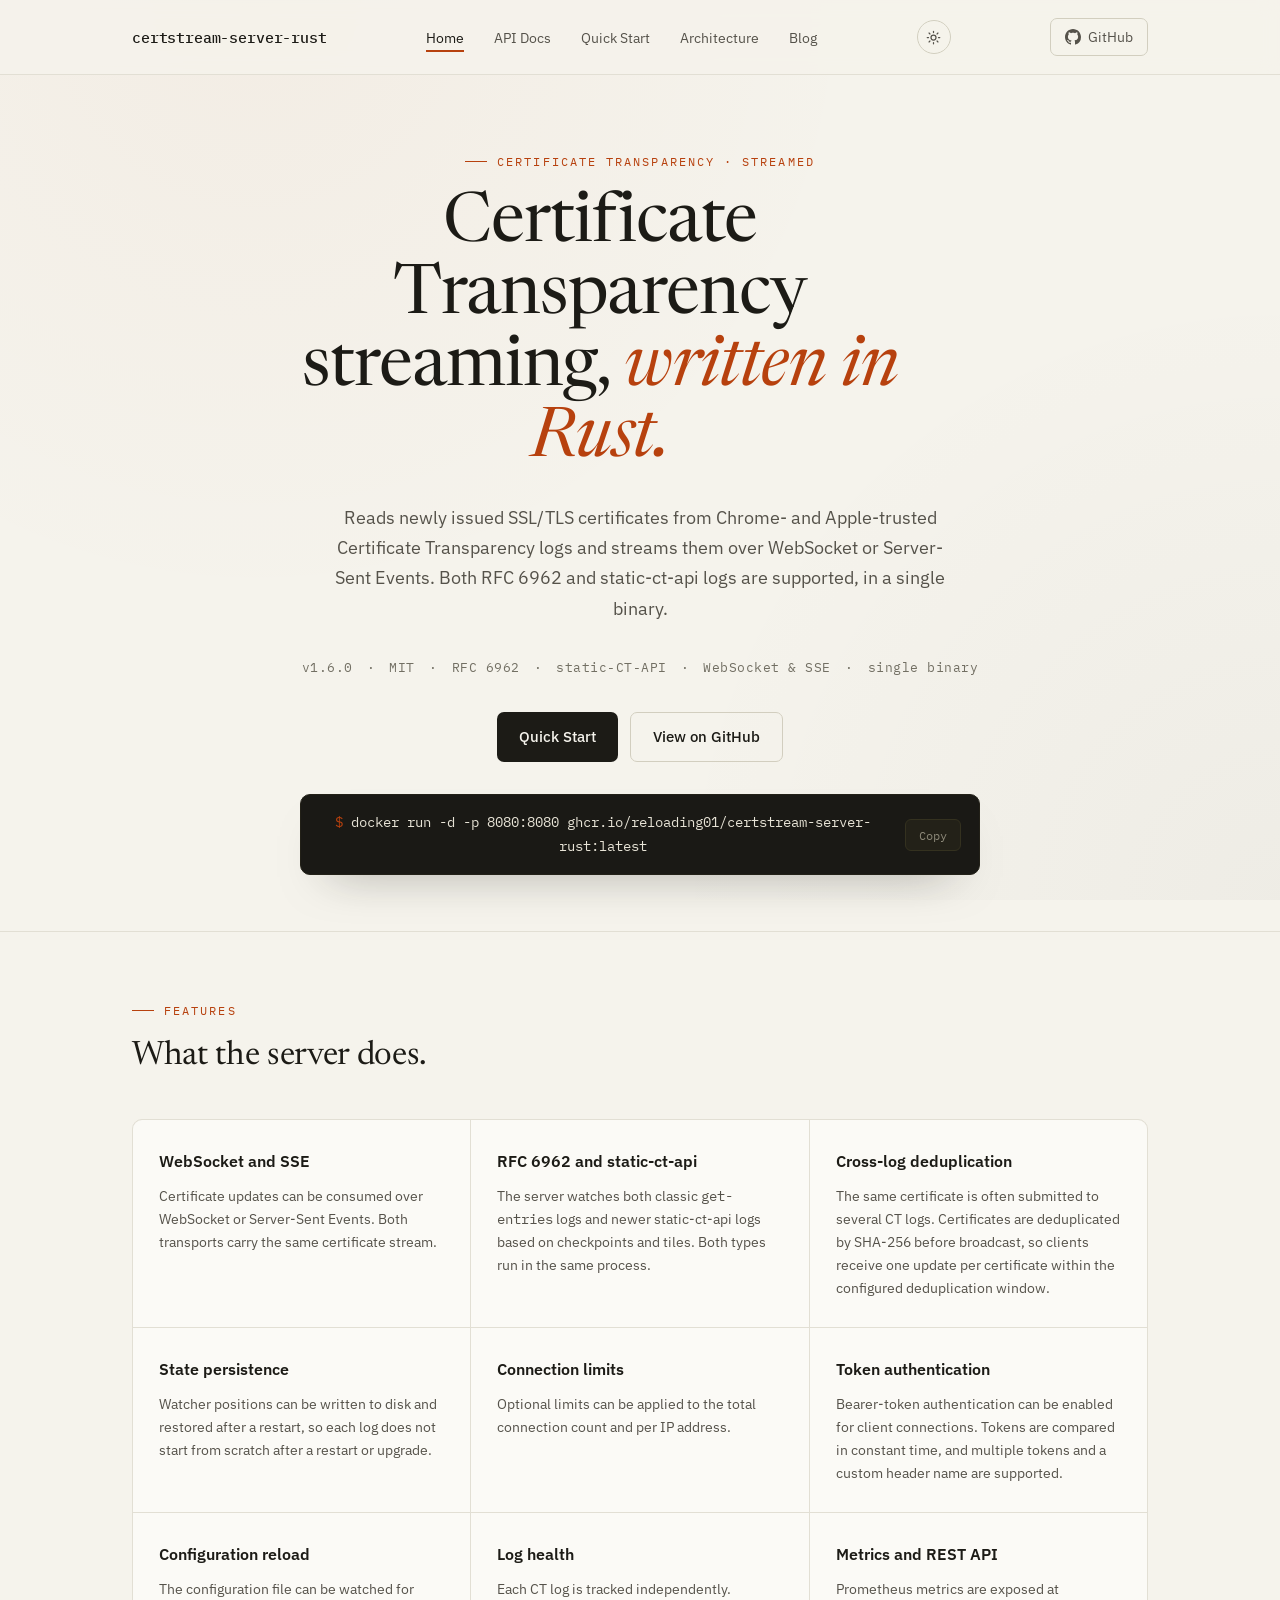
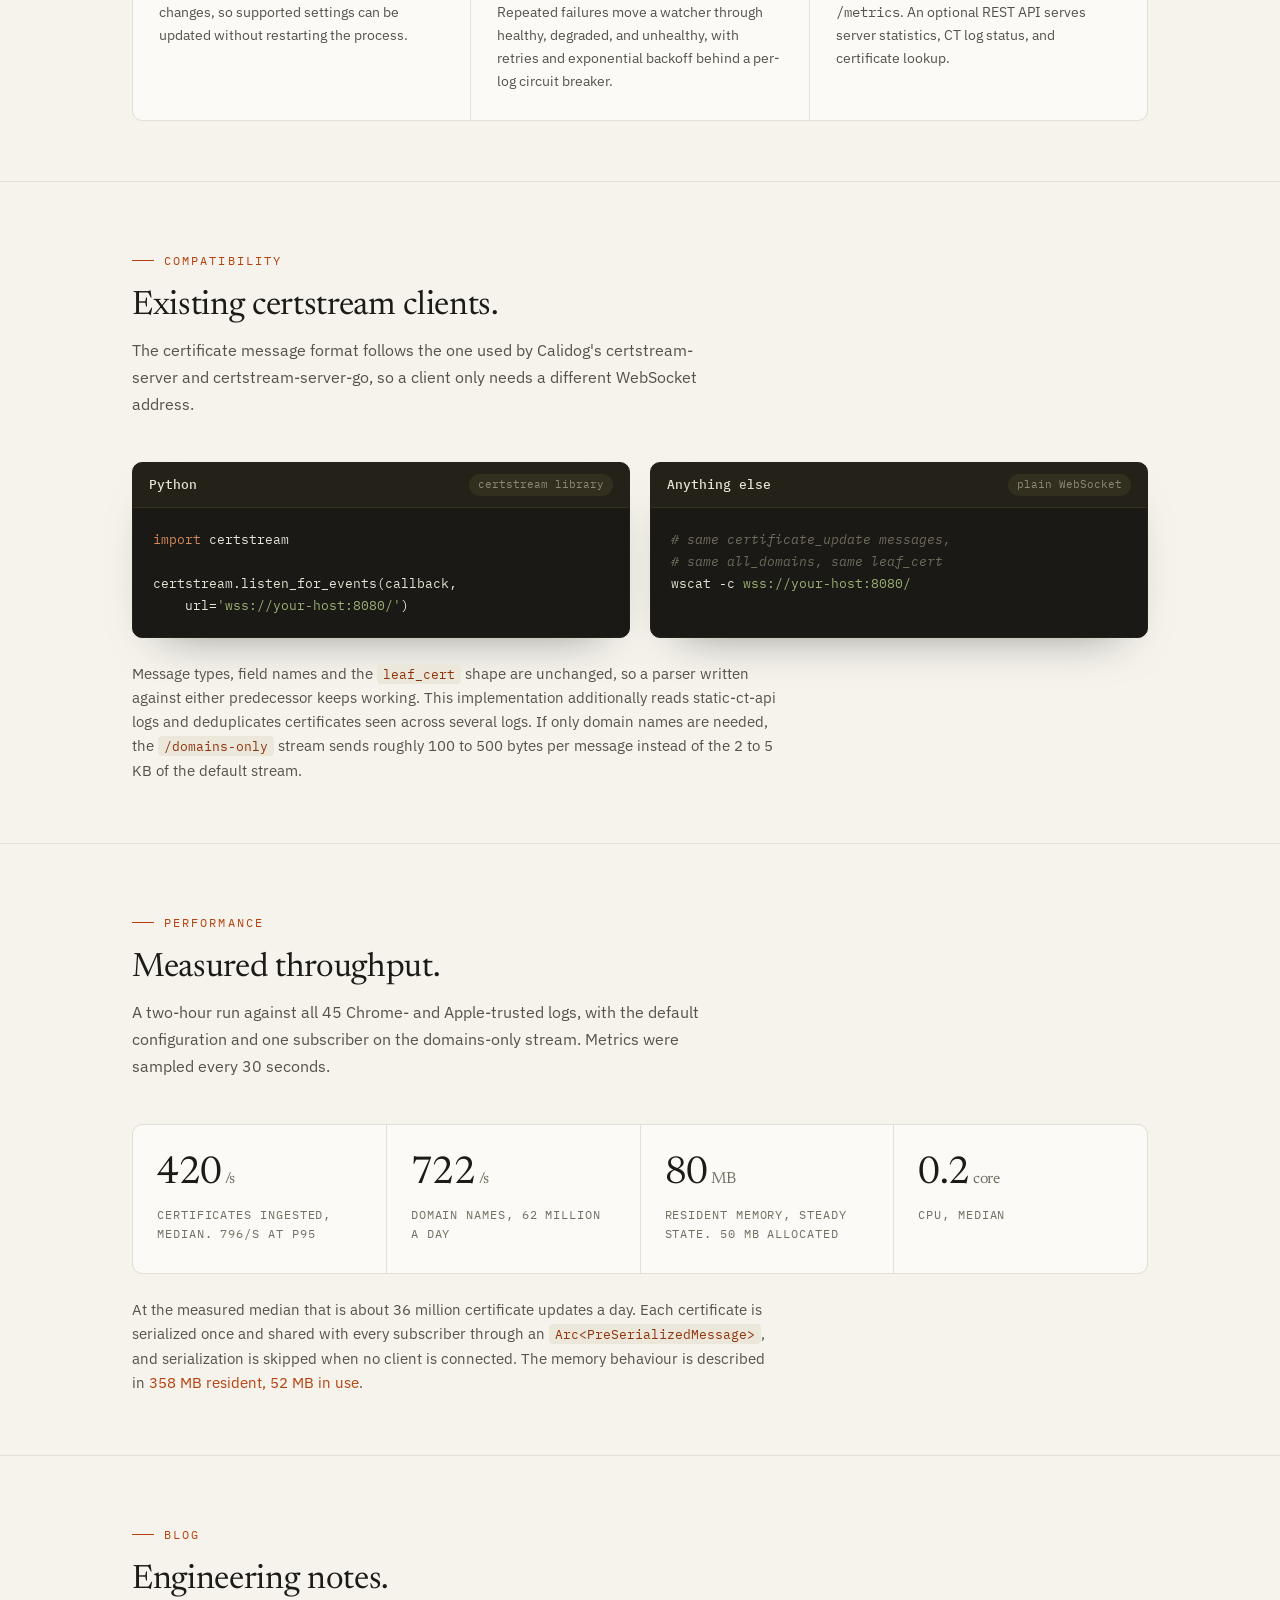
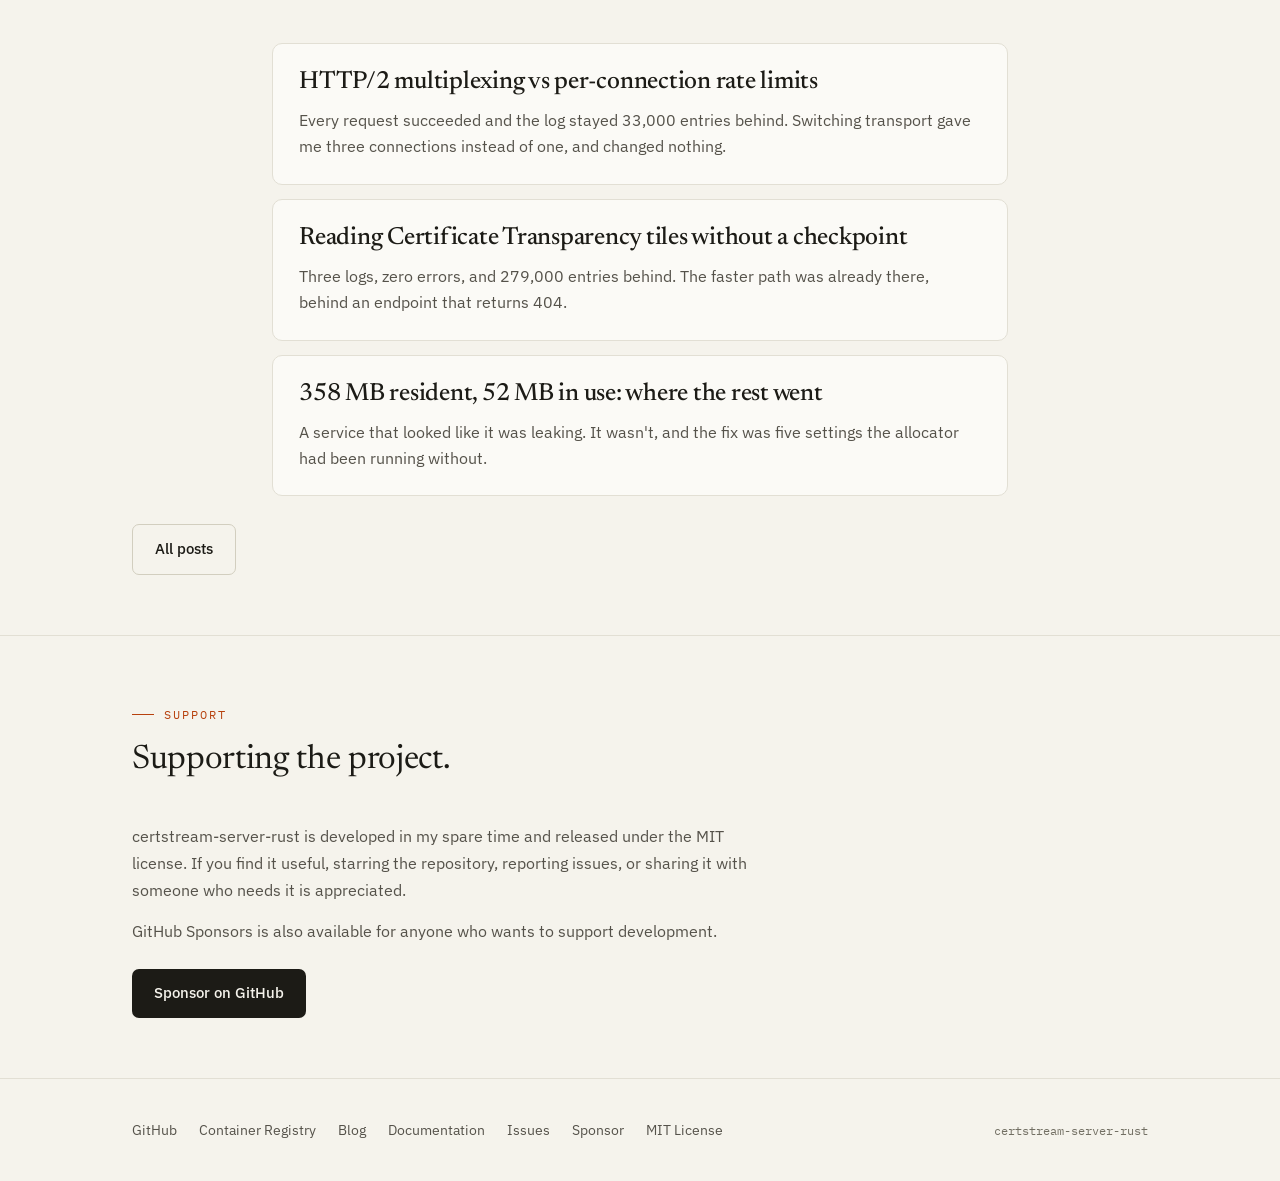
==== commit cd0914d4: "v1.6.0: server-side filters, Merkle verification, durable output Filtering: every WebSocket and SSE " ====
--- a/docs/index.html
+++ b/docs/index.html
@@ -176,7 +176,7 @@
                     are supported, in a single binary.
                 </p>
                 <div class="hero-meta">
-                    <span>v1.5.6</span><span>·</span><span>MIT</span><span>·</span>
+                    <span>v1.6.0</span><span>·</span><span>MIT</span><span>·</span>
                     <span>RFC 6962</span><span>·</span><span>static-CT-API</span><span>·</span>
                     <span>WebSocket &amp; SSE</span><span>·</span><span>single binary</span>
                 </div>
--- a/docs/styles.css
+++ b/docs/styles.css
@@ -339,7 +339,9 @@
 
 /* ---------- feature cards ---------- */
 .features-list { display: grid; grid-template-columns: repeat(3, 1fr); gap: 1px; background: var(--line); border: 1px solid var(--line); border-radius: var(--radius); overflow: hidden; }
-.feature-item { background: var(--surface); padding: 28px 26px; transition: background .18s; }
+.features-list.cols-2 { grid-template-columns: repeat(2, 1fr); }
+.feature-item { background: var(--surface); padding: 28px 26px; transition: background .18s; min-width: 0; }
+.feature-item code { overflow-wrap: anywhere; }
 .feature-item:hover { background: var(--surface-hover); }
 .feature-item h3 {
     font-family: 'IBM Plex Sans', sans-serif;
@@ -365,7 +367,7 @@
 
 /* ---------- stat cards (own performance) ---------- */
 .stat-grid { display: grid; grid-template-columns: repeat(4, 1fr); gap: 1px; background: var(--line); border: 1px solid var(--line); border-radius: var(--radius); overflow: hidden; }
-.stat-cell { background: var(--surface); padding: 30px 24px; }
+.stat-cell { background: var(--surface); padding: 30px 24px; min-width: 0; }
 .stat-cell .num {
     font-family: 'Newsreader', Georgia, serif;
     font-size: 2.4rem;
@@ -551,10 +553,12 @@
 
 /* ---------- responsive ---------- */
 @media (max-width: 920px) {
-    .features-list { grid-template-columns: repeat(2, 1fr); }
+    .features-list, .features-list.cols-2 { grid-template-columns: repeat(2, 1fr); }
     .stat-grid { grid-template-columns: repeat(2, 1fr); }
     .code-examples { grid-template-columns: 1fr; }
-    .nav-links, .gh-link { display: none; }
+    /* Matches the specificity of `nav .nav-links` above, which a bare
+       `.nav-links` loses to no matter which media query it sits in. */
+    nav .nav-links, .gh-link { display: none; }
     .mobile-menu-btn { display: flex; }
     section { padding: 44px 0; }
     .hero { padding: 64px 0 56px; }
@@ -562,7 +566,10 @@
 
 @media (max-width: 600px) {
     .wrap { padding: 0 20px; }
-    .features-list { grid-template-columns: 1fr; }
+    /* Identifiers like CERTSTREAM_CT_LOG_FORCE_HTTP1_OPERATORS have no break
+       opportunity, so on a narrow screen one of them widens the whole page. */
+    :not(pre) > code { overflow-wrap: break-word; }
+    .features-list, .features-list.cols-2 { grid-template-columns: 1fr; }
     .stat-grid { grid-template-columns: 1fr 1fr; }
     .section-header h2 { font-size: 1.7rem; }
     .install-box { flex-direction: column; align-items: stretch; gap: 12px; }
@@ -756,6 +763,14 @@
 @media (max-width: 640px) {
     .prose p { font-size: 1rem; }
     .post-list-item h2 { font-size: 1.3rem; }
+    /* A cell like /tile/data/x010/x076/918 has no break opportunity, so the
+       table cannot honour width:100%. Scroll the table, not the page. */
+    .prose table {
+        display: block;
+        width: max-content;
+        max-width: 100%;
+        overflow-x: auto;
+    }
 }
 
 
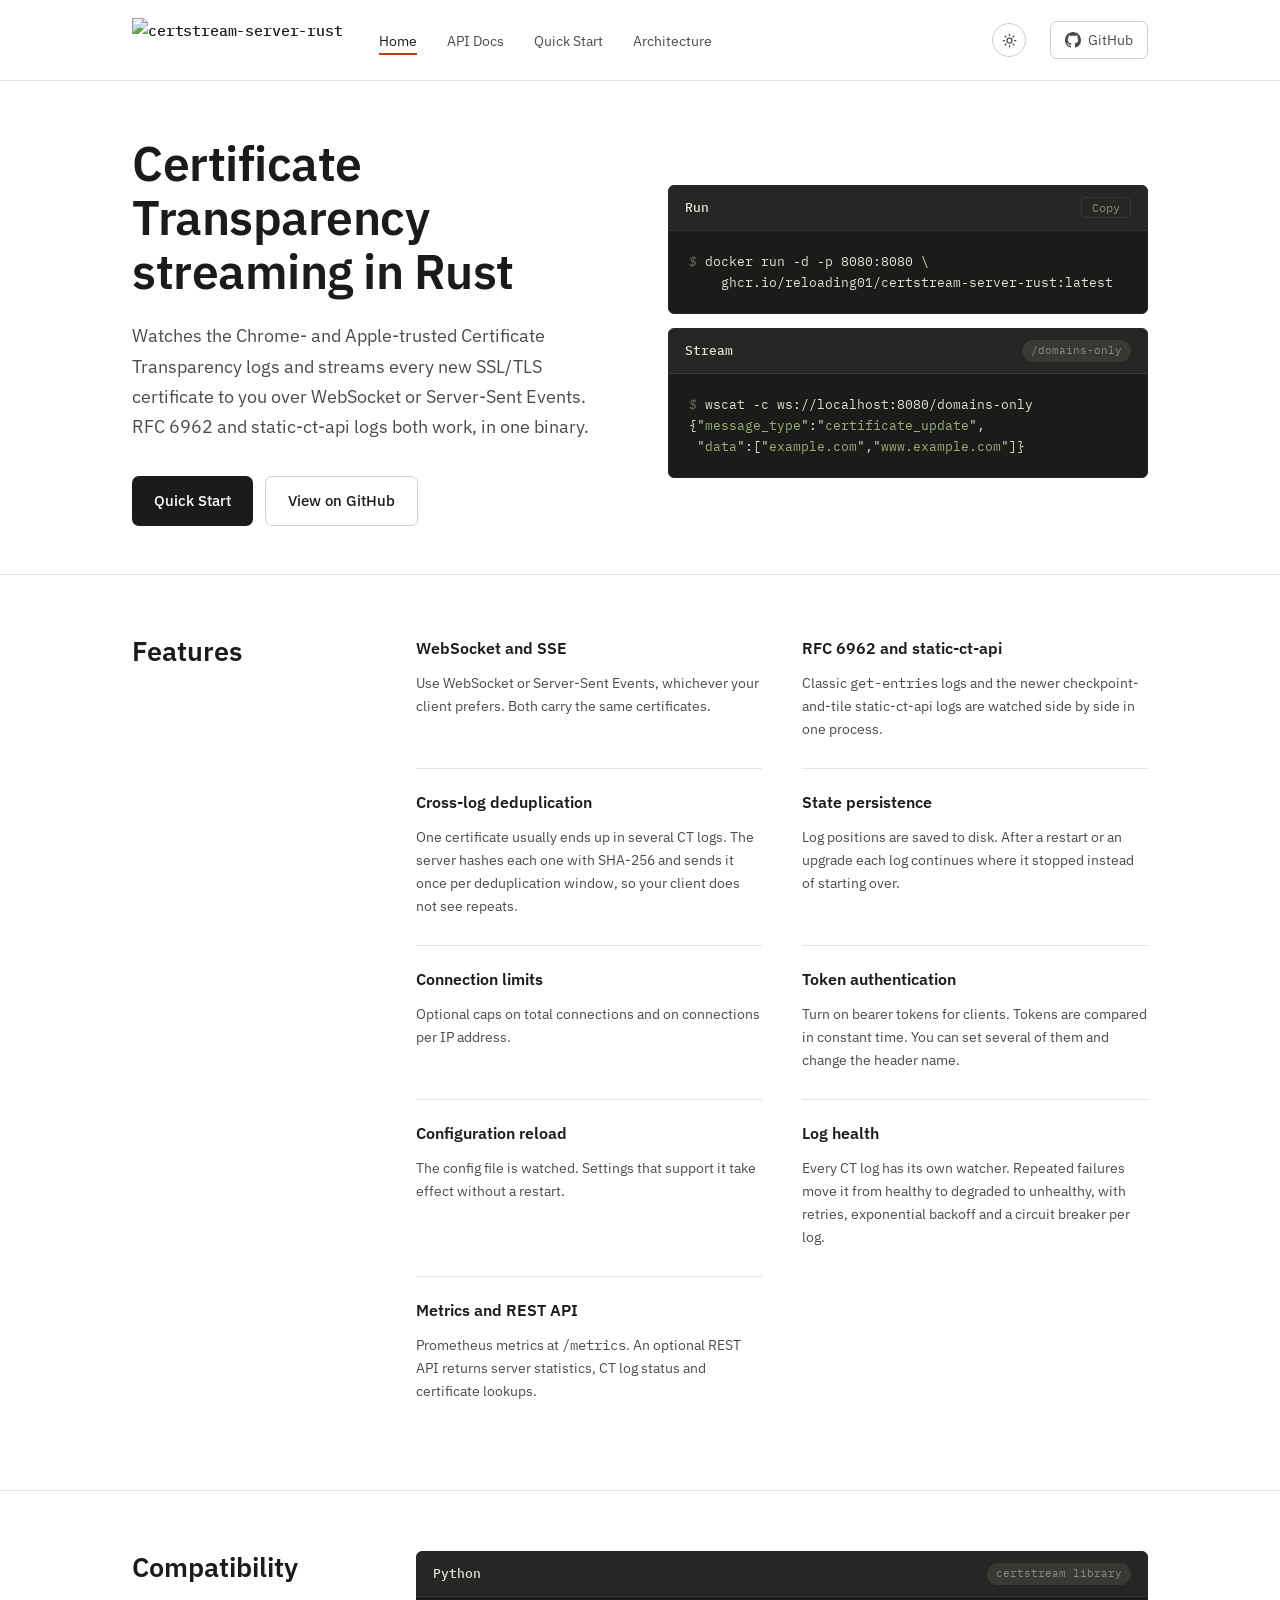
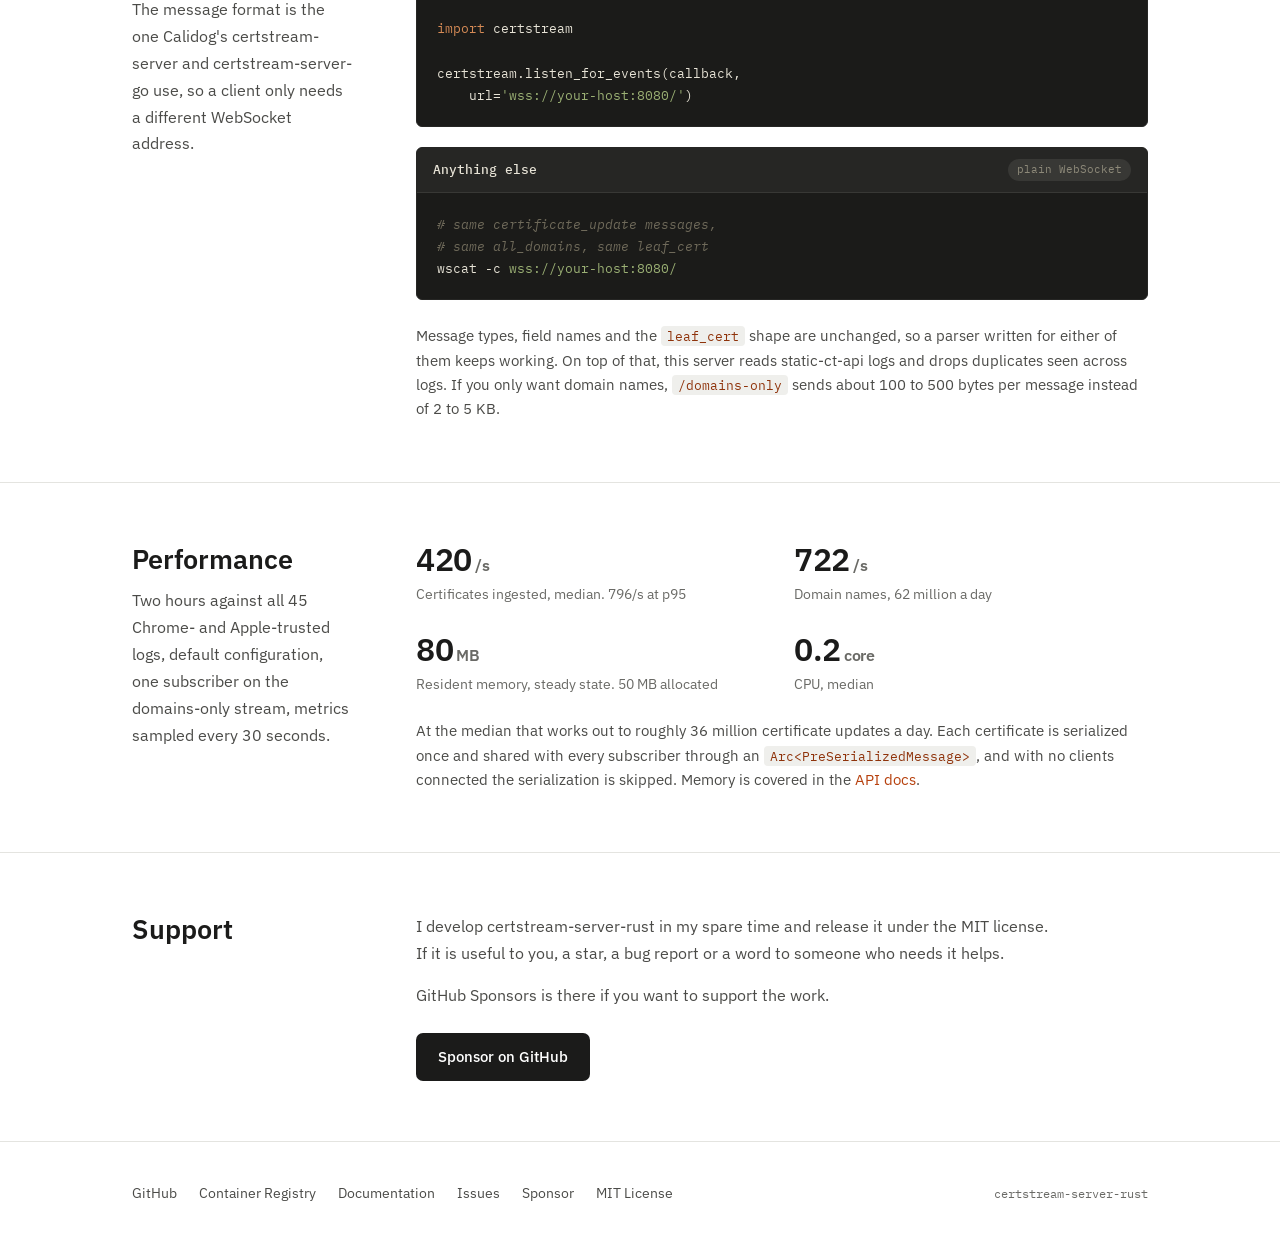
==== commit c9d4226d: "refactor(site): plain layout, new logo and rewritten copy Drops the paper texture, serif display typ" ====
--- a/docs/index.html
+++ b/docs/index.html
@@ -25,12 +25,11 @@
     <meta name="twitter:card" content="summary_large_image">
     <meta name="twitter:title" content="certstream-server-rust: Certificate Transparency streaming">
     <meta name="twitter:description" content="Stream SSL/TLS certificates from Chrome- and Apple-trusted CT logs over WebSocket and SSE. RFC 6962 and static-ct-api, in a single binary.">
-    <meta name="theme-color" content="#b7410e">
+    <meta name="theme-color" content="#ffffff">
     <link rel="icon" type="image/svg+xml" href="favicon.svg">
     <link rel="preconnect" href="https://fonts.googleapis.com">
     <link rel="preconnect" href="https://fonts.gstatic.com" crossorigin>
-    <link href="https://fonts.googleapis.com/css2?family=IBM+Plex+Mono:ital,wght@0,400;0,500;1,400&family=IBM+Plex+Sans:wght@400;500;600&family=Newsreader:ital,opsz,wght@0,6..72,400;0,6..72,500;1,6..72,400;1,6..72,500&display=swap" rel="stylesheet">
-    <link rel="alternate" type="application/rss+xml" title="certstream-server-rust blog" href="/feed.xml">
+    <link href="https://fonts.googleapis.com/css2?family=IBM+Plex+Mono:ital,wght@0,400;0,500;1,400&family=IBM+Plex+Sans:wght@400;500;600&display=swap" rel="stylesheet">
     <script>
       // Applied before first paint so the page never flashes the wrong theme.
       (function () {
@@ -128,14 +127,13 @@
 <body>
     <header>
         <div class="wrap">
-            <a href="/" class="logo">certstream-server-rust</a>
+            <a href="/" class="logo" aria-label="certstream-server-rust"><img class="logo-light" src="/logo-black.png" alt="certstream-server-rust"><img class="logo-dark" src="/logo-white.png" alt="" aria-hidden="true"></a>
             <nav>
                 <ul class="nav-links">
                     <li><a href="/" class="active">Home</a></li>
                     <li><a href="docs.html">API Docs</a></li>
                     <li><a href="quickstart.html">Quick Start</a></li>
                     <li><a href="architecture.html">Architecture</a></li>
-                    <li><a href="/blog/">Blog</a></li>
                 </ul>
             </nav>
             <button class="mobile-menu-btn" onclick="document.getElementById('mobile-nav').classList.add('active')"><span></span><span></span><span></span></button>
@@ -151,7 +149,7 @@
     </header>
     <div class="mobile-nav" id="mobile-nav">
         <div class="mobile-nav-header">
-            <a href="/" class="logo">certstream-server-rust</a>
+            <a href="/" class="logo" aria-label="certstream-server-rust"><img class="logo-light" src="/logo-black.png" alt="certstream-server-rust"><img class="logo-dark" src="/logo-white.png" alt="" aria-hidden="true"></a>
             <button class="mobile-nav-close" onclick="document.getElementById('mobile-nav').classList.remove('active')">&times;</button>
         </div>
         <ul class="mobile-nav-links">
@@ -159,7 +157,6 @@
             <li><a href="docs.html">API Docs</a></li>
             <li><a href="quickstart.html">Quick Start</a></li>
             <li><a href="architecture.html">Architecture</a></li>
-            <li><a href="/blog/">Blog</a></li>
             <li><a href="https://github.com/reloading01/certstream-server-rust" target="_blank" rel="noopener">GitHub</a></li>
         </ul>
     </div>
@@ -167,85 +164,90 @@
     <main>
         <section class="hero">
             <div class="wrap hero-grid">
-              <div class="hero-copy">
-                <span class="eyebrow">Certificate transparency · streamed</span>
-                <h1>Certificate Transparency streaming, <em>written in Rust.</em></h1>
-                <p class="hero-desc">
-                    Reads newly issued SSL/TLS certificates from Chrome- and Apple-trusted Certificate Transparency
-                    logs and streams them over WebSocket or Server-Sent Events. Both RFC 6962 and static-ct-api logs
-                    are supported, in a single binary.
-                </p>
-                <div class="hero-meta">
-                    <span>v1.6.0</span><span>·</span><span>MIT</span><span>·</span>
-                    <span>RFC 6962</span><span>·</span><span>static-CT-API</span><span>·</span>
-                    <span>WebSocket &amp; SSE</span><span>·</span><span>single binary</span>
-                </div>
-                <div class="hero-actions">
-                    <a href="/quickstart.html" class="btn btn-primary">Quick Start</a>
-                    <a href="https://github.com/reloading01/certstream-server-rust" class="btn btn-secondary" target="_blank" rel="noopener">View on GitHub</a>
-                </div>
-                <div class="install-box">
-                    <code>docker run -d -p 8080:8080 ghcr.io/reloading01/certstream-server-rust:latest</code>
-                    <button onclick="navigator.clipboard.writeText('docker run -d -p 8080:8080 ghcr.io/reloading01/certstream-server-rust:latest');this.textContent='Copied'">Copy</button>
-                </div>
-              </div>
-
-            </div>
-        </section>
-
-        <section id="features">
+                <div class="hero-copy">
+                    <h1>Certificate Transparency streaming in Rust</h1>
+                    <p class="hero-desc">
+                        Watches the Chrome- and Apple-trusted Certificate Transparency logs and streams every new SSL/TLS certificate to you over WebSocket or Server-Sent Events. RFC 6962 and static-ct-api logs both work, in one binary.
+                    </p>
+                    <div class="hero-actions">
+                        <a href="/quickstart.html" class="btn btn-primary">Quick Start</a>
+                        <a href="https://github.com/reloading01/certstream-server-rust" class="btn btn-secondary" target="_blank" rel="noopener">View on GitHub</a>
+                    </div>
+                    <p class="hero-stats" id="hero-stats" hidden></p>
+                </div>
+                <div class="hero-demo">
+                    <div class="code-example">
+                        <div class="code-example-header">
+                            <span class="lang">Run</span>
+                            <button class="copy-btn" onclick="navigator.clipboard.writeText('docker run -d -p 8080:8080 ghcr.io/reloading01/certstream-server-rust:latest');this.textContent='Copied'">Copy</button>
+                        </div>
+                        <pre class="wrap"><span class="cm">$</span> docker run -d -p 8080:8080 \
+    ghcr.io/reloading01/certstream-server-rust:latest</pre>
+                    </div>
+                    <div class="code-example">
+                        <div class="code-example-header">
+                            <span class="lang">Stream</span>
+                            <span class="tag">/domains-only</span>
+                        </div>
+                        <pre class="wrap"><span class="cm">$</span> wscat -c ws://localhost:8080/domains-only
+{"<span class="str">message_type</span>":"<span class="str">certificate_update</span>",
+ "<span class="str">data</span>":["<span class="str">example.com</span>","<span class="str">www.example.com</span>"]}</pre>
+                    </div>
+                </div>
+            </div>
+        </section>
+
+        <section id="features" class="split">
             <div class="wrap">
                 <div class="section-header">
-                    <span class="eyebrow">Features</span>
-                    <h2>What the server does.</h2>
+                    <h2>Features</h2>
                 </div>
                 <div class="features-list">
                     <div class="feature-item">
                         <h3>WebSocket and SSE</h3>
-                        <p>Certificate updates can be consumed over WebSocket or Server-Sent Events. Both transports carry the same certificate stream.</p>
+                        <p>Use WebSocket or Server-Sent Events, whichever your client prefers. Both carry the same certificates.</p>
                     </div>
                     <div class="feature-item">
                         <h3>RFC 6962 and static-ct-api</h3>
-                        <p>The server watches both classic <code>get-entries</code> logs and newer static-ct-api logs based on checkpoints and tiles. Both types run in the same process.</p>
+                        <p>Classic <code>get-entries</code> logs and the newer checkpoint-and-tile static-ct-api logs are watched side by side in one process.</p>
                     </div>
                     <div class="feature-item">
                         <h3>Cross-log deduplication</h3>
-                        <p>The same certificate is often submitted to several CT logs. Certificates are deduplicated by SHA-256 before broadcast, so clients receive one update per certificate within the configured deduplication window.</p>
+                        <p>One certificate usually ends up in several CT logs. The server hashes each one with SHA-256 and sends it once per deduplication window, so your client does not see repeats.</p>
                     </div>
                     <div class="feature-item">
                         <h3>State persistence</h3>
-                        <p>Watcher positions can be written to disk and restored after a restart, so each log does not start from scratch after a restart or upgrade.</p>
+                        <p>Log positions are saved to disk. After a restart or an upgrade each log continues where it stopped instead of starting over.</p>
                     </div>
                     <div class="feature-item">
                         <h3>Connection limits</h3>
-                        <p>Optional limits can be applied to the total connection count and per IP address.</p>
+                        <p>Optional caps on total connections and on connections per IP address.</p>
                     </div>
                     <div class="feature-item">
                         <h3>Token authentication</h3>
-                        <p>Bearer-token authentication can be enabled for client connections. Tokens are compared in constant time, and multiple tokens and a custom header name are supported.</p>
+                        <p>Turn on bearer tokens for clients. Tokens are compared in constant time. You can set several of them and change the header name.</p>
                     </div>
                     <div class="feature-item">
                         <h3>Configuration reload</h3>
-                        <p>The configuration file can be watched for changes, so supported settings can be updated without restarting the process.</p>
+                        <p>The config file is watched. Settings that support it take effect without a restart.</p>
                     </div>
                     <div class="feature-item">
                         <h3>Log health</h3>
-                        <p>Each CT log is tracked independently. Repeated failures move a watcher through healthy, degraded, and unhealthy, with retries and exponential backoff behind a per-log circuit breaker.</p>
+                        <p>Every CT log has its own watcher. Repeated failures move it from healthy to degraded to unhealthy, with retries, exponential backoff and a circuit breaker per log.</p>
                     </div>
                     <div class="feature-item">
                         <h3>Metrics and REST API</h3>
-                        <p>Prometheus metrics are exposed at <code>/metrics</code>. An optional REST API serves server statistics, CT log status, and certificate lookup.</p>
-                    </div>
-                </div>
-            </div>
-        </section>
-
-        <section id="migrating">
+                        <p>Prometheus metrics at <code>/metrics</code>. An optional REST API returns server statistics, CT log status and certificate lookups.</p>
+                    </div>
+                </div>
+            </div>
+        </section>
+
+        <section id="migrating" class="split">
             <div class="wrap">
                 <div class="section-header">
-                    <span class="eyebrow">Compatibility</span>
-                    <h2>Existing certstream clients.</h2>
-                    <p>The certificate message format follows the one used by Calidog's certstream-server and certstream-server-go, so a client only needs a different WebSocket address.</p>
+                    <h2>Compatibility</h2>
+                    <p>The message format is the one Calidog's certstream-server and certstream-server-go use, so a client only needs a different WebSocket address.</p>
                 </div>
                 <div class="code-examples">
                     <div class="code-example">
@@ -269,21 +271,16 @@
                     </div>
                 </div>
                 <p style="margin-top: 24px; color: var(--ink-2); font-size: 0.92rem; max-width: 72ch;">
-                    Message types, field names and the <code>leaf_cert</code> shape are unchanged, so a parser written
-                    against either predecessor keeps working. This implementation additionally reads static-ct-api
-                    logs and deduplicates certificates seen across several logs. If only domain names are needed, the
-                    <code>/domains-only</code> stream sends roughly 100 to 500 bytes per message instead of the 2 to
-                    5 KB of the default stream.
+                    Message types, field names and the <code>leaf_cert</code> shape are unchanged, so a parser written for either of them keeps working. On top of that, this server reads static-ct-api logs and drops duplicates seen across logs. If you only want domain names, <code>/domains-only</code> sends about 100 to 500 bytes per message instead of 2 to 5 KB.
                 </p>
             </div>
         </section>
 
-        <section id="performance">
+        <section id="performance" class="split">
             <div class="wrap">
                 <div class="section-header">
-                    <span class="eyebrow">Performance</span>
-                    <h2>Measured throughput.</h2>
-                    <p>A two-hour run against all 45 Chrome- and Apple-trusted logs, with the default configuration and one subscriber on the domains-only stream. Metrics were sampled every 30 seconds.</p>
+                    <h2>Performance</h2>
+                    <p>Two hours against all 45 Chrome- and Apple-trusted logs, default configuration, one subscriber on the domains-only stream, metrics sampled every 30 seconds.</p>
                 </div>
                 <div class="stat-grid">
                     <div class="stat-cell">
@@ -304,55 +301,24 @@
                     </div>
                 </div>
                 <p style="margin-top: 24px; color: var(--ink-2); font-size: 0.92rem; max-width: 72ch;">
-                    At the measured median that is about 36 million certificate updates a day. Each certificate is
-                    serialized once and shared with every subscriber through an
-                    <code>Arc&lt;PreSerializedMessage&gt;</code>, and serialization is skipped when no client is
-                    connected. The memory behaviour is described in
-                    <a href="/blog/jemalloc-transparent-huge-pages-rss.html">358 MB resident, 52 MB in use</a>.
+                    At the median that works out to roughly 36 million certificate updates a day. Each certificate is serialized once and shared with every subscriber through an <code>Arc&lt;PreSerializedMessage&gt;</code>, and with no clients connected the serialization is skipped. Memory is covered in the
+                    <a href="docs.html#performance">API docs</a>.
                 </p>
             </div>
         </section>
 
-        <section id="writing">
+
+        <section id="support" class="split">
             <div class="wrap">
                 <div class="section-header">
-                    <span class="eyebrow">Blog</span>
-                    <h2>Engineering notes.</h2>
-                </div>
-                <!-- blog-teaser:start -->
-                <article class="post-list-item">
-                    <h2><a href="/blog/http2-multiplexing-vs-per-connection-rate-limits.html">HTTP/2 multiplexing vs per-connection rate limits</a></h2>
-                    <p>Every request succeeded and the log stayed 33,000 entries behind. Switching transport gave me three connections instead of one, and changed nothing.</p>
-                </article>
-                <article class="post-list-item">
-                    <h2><a href="/blog/ct-logs-tiles-without-checkpoint.html">Reading Certificate Transparency tiles without a checkpoint</a></h2>
-                    <p>Three logs, zero errors, and 279,000 entries behind. The faster path was already there, behind an endpoint that returns 404.</p>
-                </article>
-                <article class="post-list-item">
-                    <h2><a href="/blog/jemalloc-transparent-huge-pages-rss.html">358 MB resident, 52 MB in use: where the rest went</a></h2>
-                    <p>A service that looked like it was leaking. It wasn&#x27;t, and the fix was five settings the allocator had been running without.</p>
-                </article>
-                <!-- blog-teaser:end -->
-                <div class="center-block" style="margin-top: 28px;">
-                    <a href="/blog/" class="btn btn-secondary">All posts</a>
-                </div>
-            </div>
-        </section>
-
-        <section id="support">
-            <div class="wrap">
-                <div class="section-header">
-                    <span class="eyebrow">Support</span>
-                    <h2>Supporting the project.</h2>
+                    <h2>Support</h2>
                 </div>
                 <div class="center-block">
                     <p>
-                        certstream-server-rust is developed in my spare time and released under the MIT license. If you
-                        find it useful, starring the repository, reporting issues, or sharing it with someone who needs
-                        it is appreciated.
+                        I develop certstream-server-rust in my spare time and release it under the MIT license. If it is useful to you, a star, a bug report or a word to someone who needs it helps.
                     </p>
                     <p>
-                        GitHub Sponsors is also available for anyone who wants to support development.
+                        GitHub Sponsors is there if you want to support the work.
                     </p>
                     <div style="margin-top: 24px;">
                         <a href="https://github.com/sponsors/reloading01" class="btn btn-primary" target="_blank" rel="noopener">Sponsor on GitHub</a>
@@ -367,7 +333,6 @@
             <div class="links">
                 <a href="https://github.com/reloading01/certstream-server-rust" target="_blank" rel="noopener">GitHub</a>
                 <a href="https://github.com/reloading01/certstream-server-rust/pkgs/container/certstream-server-rust" target="_blank" rel="noopener">Container Registry</a>
-                <a href="/blog/">Blog</a>
                 <a href="docs.html">Documentation</a>
                 <a href="https://github.com/reloading01/certstream-server-rust/issues" target="_blank" rel="noopener">Issues</a>
                 <a href="https://github.com/sponsors/reloading01" target="_blank" rel="noopener">Sponsor</a>
@@ -376,5 +341,15 @@
             <span class="colophon">certstream-server-rust</span>
         </div>
     </footer>
+    <script>
+      fetch('/stats.json').then(function (r) { return r.json(); }).then(function (s) {
+        var n = new Intl.NumberFormat('en', { notation: 'compact', maximumFractionDigits: 1 });
+        var total = s.container_pulls + s.release_downloads;
+        var el = document.getElementById('hero-stats');
+        el.innerHTML = '<a href="https://github.com/reloading01/certstream-server-rust/stargazers" target="_blank" rel="noopener"><strong>' + n.format(s.stars) + '</strong> stars</a>' +
+          '<span title="' + s.container_pulls.toLocaleString('en') + ' container image pulls and ' + s.release_downloads.toLocaleString('en') + ' release file downloads"><strong>' + n.format(total) + '</strong> downloads</span>';
+        el.hidden = false;
+      }).catch(function () {});
+    </script>
 </body>
 </html>
--- a/docs/styles.css
+++ b/docs/styles.css
@@ -1,22 +1,18 @@
-/* ============================================================
-   certstream-server-rust — editorial-technical theme
-   warm paper · ink text · single rust accent
-   Newsreader (display) · IBM Plex Sans (body) · IBM Plex Mono
-   ============================================================ */
+/* certstream-server-rust site styles */
 
 :root {
-    --paper:      #f5f3ec;
-    --surface:    #fbfaf6;
-    --ink:        #1c1b16;
-    --ink-2:      #55524a;
-    --ink-3:      #726f63;   /* 4.5:1 on paper */
-    --line:       #e2dfd4;
-    --line-2:     #d2cebf;
+    --paper:      #ffffff;
+    --surface:    #f7f7f6;
+    --ink:        #1b1b1a;
+    --ink-2:      #4b4b48;
+    --ink-3:      #6a6a66;   /* 4.5:1 on paper */
+    --line:       #e4e4e0;
+    --line-2:     #cfcfc9;
     --rust:       #b7410e;
     --rust-2:     #8f330b;
 
-    --code-bg:    #1a1915;
-    --code-panel: #232118;
+    --code-bg:    #1b1b19;
+    --code-panel: #262624;
     --code-ink:   #e7e3d6;
     --code-dim:   #8d8979;
 
@@ -25,66 +21,46 @@
     --syn-str: #9bb074;
     --syn-cm:  #6f6a5a;
     --syn-var: #d2ab64;
-
-    --header-bg: rgba(245,243,236,0.85);
-    --inline-code-bg: #ebe7db;
-    --surface-hover: #ffffff;
-    --code-border: #34311f;
-    --grain-1: rgba(183,65,14,0.035);
-    --grain-2: rgba(28,27,22,0.03);
-    --shadow-panel: 0 22px 48px -30px rgba(28,27,22,0.55);
+    --inline-code-bg: #efefec;
+    --code-border: #383835;
 
     --maxw: 1080px;
-    --radius: 10px;
-}
-
-/* ---------- dark theme ----------
-   Same warm character, inverted: ink on near-black paper rather than a cold
-   grey. Declared twice on purpose: once for people who never touch the toggle
-   and have their OS set to dark, once for an explicit choice, which has to win
-   in both directions. */
+    --radius: 6px;
+}
+
+/* ---------- dark theme: media query for the OS setting, attribute for an explicit choice ---------- */
 @media (prefers-color-scheme: dark) {
     :root:not([data-theme="light"]) {
-        --paper:      #15140f;
-        --surface:    #1d1c15;
-        --ink:        #ebe7da;
-        --ink-2:      #b4ae9d;
-        --ink-3:      #918c7c;
-        --line:       #2b2922;
-        --line-2:     #3b3830;
-        --rust:       #d97f4a;
-        --rust-2:     #e7996a;
-        --code-bg:    #0e0d0a;
-        --code-panel: #191811;
-        --header-bg: rgba(21,20,15,0.85);
-        --inline-code-bg: #262419;
-        --surface-hover: #262419;
-        --code-border: #2b2920;
-        --grain-1: rgba(217,127,74,0.05);
-        --grain-2: rgba(0,0,0,0.25);
-        --shadow-panel: 0 22px 48px -30px rgba(0,0,0,0.8);
+        --paper:      #141413;
+        --surface:    #1c1c1a;
+        --ink:        #e9e9e5;
+        --ink-2:      #b3b3ac;
+        --ink-3:      #8e8e87;
+        --line:       #2c2c29;
+        --line-2:     #3d3d39;
+        --rust:       #e08a5a;
+        --rust-2:     #eba57d;
+        --code-bg:    #0d0d0c;
+        --code-panel: #1a1a18;
+        --inline-code-bg: #242422;
+        --code-border: #2c2c29;
     }
 }
 
 :root[data-theme="dark"] {
-    --paper:      #15140f;
-    --surface:    #1d1c15;
-    --ink:        #ebe7da;
-    --ink-2:      #b4ae9d;
-    --ink-3:      #918c7c;
-    --line:       #2b2922;
-    --line-2:     #3b3830;
-    --rust:       #d97f4a;
-    --rust-2:     #e7996a;
-    --code-bg:    #0e0d0a;
-    --code-panel: #191811;
-    --header-bg: rgba(21,20,15,0.85);
-    --inline-code-bg: #262419;
-    --surface-hover: #262419;
-    --code-border: #2b2920;
-    --grain-1: rgba(217,127,74,0.05);
-    --grain-2: rgba(0,0,0,0.25);
-    --shadow-panel: 0 22px 48px -30px rgba(0,0,0,0.8);
+    --paper:      #141413;
+    --surface:    #1c1c1a;
+    --ink:        #e9e9e5;
+    --ink-2:      #b3b3ac;
+    --ink-3:      #8e8e87;
+    --line:       #2c2c29;
+    --line-2:     #3d3d39;
+    --rust:       #e08a5a;
+    --rust-2:     #eba57d;
+    --code-bg:    #0d0d0c;
+    --code-panel: #1a1a18;
+    --inline-code-bg: #242422;
+    --code-border: #2c2c29;
 }
 
 * { margin: 0; padding: 0; box-sizing: border-box; }
@@ -98,13 +74,6 @@
     line-height: 1.65;
     font-size: 16px;
     -webkit-font-smoothing: antialiased;
-    text-rendering: optimizeLegibility;
-    /* faint paper grain */
-    background-image:
-        radial-gradient(circle at 20% 0%, var(--grain-1), transparent 45%),
-        radial-gradient(circle at 100% 100%, var(--grain-2), transparent 40%);
-    background-attachment: fixed;
-    transition: background-color .18s ease, color .18s ease;
 }
 
 code, pre, .mono { font-family: 'IBM Plex Mono', monospace; }
@@ -120,11 +89,11 @@
     padding: 18px 0;
     position: sticky;
     top: 0;
-    background: var(--header-bg);
-    backdrop-filter: blur(10px);
+    background: var(--paper);
     z-index: 100;
 }
-header .wrap { display: flex; justify-content: space-between; align-items: center; }
+header .wrap { display: flex; align-items: center; gap: 36px; }
+header nav { margin-right: auto; }
 .logo {
     font-family: 'IBM Plex Mono', monospace;
     font-weight: 500;
@@ -135,7 +104,14 @@
     align-items: center;
     gap: 10px;
 }
-.logo img { height: 24px; width: auto; display: block; flex-shrink: 0; }
+.logo img { height: 44px; width: auto; display: block; flex-shrink: 0; }
+.logo-dark { display: none !important; }
+:root[data-theme="dark"] .logo-light { display: none; }
+:root[data-theme="dark"] .logo-dark { display: block !important; }
+@media (prefers-color-scheme: dark) {
+    :root:not([data-theme="light"]) .logo-light { display: none; }
+    :root:not([data-theme="light"]) .logo-dark { display: block !important; }
+}
 .logo:hover { text-decoration: none; color: var(--ink); }
 
 nav .nav-links { display: flex; gap: 30px; list-style: none; }
@@ -156,6 +132,7 @@
 }
 
 .gh-link {
+    margin-left: -12px;
     display: inline-flex;
     align-items: center;
     gap: 7px;
@@ -164,75 +141,49 @@
     border: 1px solid var(--line-2);
     padding: 7px 14px;
     border-radius: 7px;
-    transition: border-color .18s, color .18s;
 }
 .gh-link:hover { border-color: var(--ink-3); color: var(--ink); text-decoration: none; }
-
-/* ---------- eyebrow / section device ---------- */
-.eyebrow {
-    font-family: 'IBM Plex Mono', monospace;
-    font-size: 0.72rem;
-    letter-spacing: 0.18em;
-    text-transform: uppercase;
-    color: var(--rust);
-    display: inline-flex;
-    align-items: center;
-    gap: 10px;
-    margin-bottom: 18px;
-}
-.eyebrow::before {
-    content: "";
-    width: 22px; height: 1px;
-    background: var(--rust);
-    display: inline-block;
-}
 
 /* ---------- hero ---------- */
 .hero {
-    padding: 68px 0 56px;
+    padding: 56px 0 48px;
     border-bottom: 1px solid var(--line);
 }
 .hero h1 {
-    font-family: 'Newsreader', Georgia, serif;
-    font-weight: 400;
-    font-size: clamp(2.6rem, 6vw, 4.3rem);
-    line-height: 1.04;
-    letter-spacing: -0.015em;
+    font-family: 'IBM Plex Sans', system-ui, sans-serif;
+    font-weight: 600;
+    font-size: clamp(2rem, 5vw, 3rem);
+    line-height: 1.12;
+    letter-spacing: -0.01em;
     max-width: 16ch;
-    margin-bottom: 26px;
-}
-.hero h1 em { font-style: italic; color: var(--rust); }
+    margin-bottom: 22px;
+}
 .hero-desc {
     font-size: 1.15rem;
     color: var(--ink-2);
     max-width: 58ch;
     margin-bottom: 34px;
 }
-.hero-meta {
-    font-family: 'IBM Plex Mono', monospace;
-    font-size: 0.8rem;
-    color: var(--ink-3);
-    letter-spacing: 0.04em;
-    margin-bottom: 34px;
-    display: flex;
-    gap: 14px;
-    flex-wrap: wrap;
-}
-.hero-meta span { white-space: nowrap; }
+.hero-grid { display: grid; grid-template-columns: minmax(0, 1fr) minmax(0, 1fr); gap: 56px; align-items: center; }
 .hero-actions { display: flex; gap: 12px; flex-wrap: wrap; }
-
-/* staggered load */
-.hero > .wrap > * { opacity: 0; animation: rise .7s cubic-bezier(.2,.7,.2,1) forwards; }
-.hero .eyebrow      { animation-delay: .02s; }
-.hero h1            { animation-delay: .10s; }
-.hero-desc          { animation-delay: .18s; }
-.hero-meta          { animation-delay: .26s; }
-.hero-actions       { animation-delay: .32s; }
-.hero .install-box  { animation-delay: .40s; }
-@keyframes rise { from { opacity: 0; transform: translateY(14px); } to { opacity: 1; transform: translateY(0); } }
-@media (prefers-reduced-motion: reduce) {
-    .hero > .wrap > * { opacity: 1; animation: none; }
-}
+.hero-stats { display: flex; gap: 24px; margin-top: 28px; font-size: 0.9rem; color: var(--ink-3); }
+.hero-stats[hidden] { display: none; }
+.hero-stats strong { color: var(--ink); font-weight: 600; }
+.hero-stats a { color: var(--ink-3); }
+.hero-stats a:hover { color: var(--ink); text-decoration: none; }
+.hero-demo { display: flex; flex-direction: column; gap: 14px; min-width: 0; }
+.hero-demo .code-example pre { font-size: 0.8rem; }
+.copy-btn {
+    margin-left: auto;
+    background: none;
+    border: 1px solid var(--code-border);
+    color: var(--code-dim);
+    padding: 2px 10px;
+    border-radius: 5px;
+    cursor: pointer;
+    font: 0.72rem 'IBM Plex Mono', monospace;
+}
+.copy-btn:hover { color: var(--code-ink); }
 
 /* ---------- buttons ---------- */
 .btn {
@@ -243,78 +194,52 @@
     display: inline-flex;
     align-items: center;
     gap: 8px;
-    transition: background .18s, border-color .18s, color .18s, transform .12s;
-}
-.btn:hover { text-decoration: none; transform: translateY(-1px); }
+}
+.btn:hover { text-decoration: none; }
 .btn-primary { background: var(--ink); color: var(--paper); }
 .btn-primary:hover { background: var(--rust); color: #fff; }
 .btn-secondary { background: transparent; color: var(--ink); border: 1px solid var(--line-2); }
 .btn-secondary:hover { border-color: var(--ink); }
-
-/* ---------- install / command box (dark) ---------- */
-.install-box {
-    background: var(--code-bg);
-    border: 1px solid var(--code-panel);
-    border-radius: var(--radius);
-    padding: 16px 18px;
-    margin-top: 32px;
-    display: flex;
-    justify-content: space-between;
-    align-items: center;
-    gap: 18px;
-    max-width: 680px;
-    box-shadow: var(--shadow-panel);
-}
-.install-box code {
-    color: var(--code-ink);
-    font-size: 0.88rem;
-    /* A flex item defaults to min-width:auto and refuses to shrink below its
-       content, so a long command was being clipped instead of scrolled. */
-    min-width: 0;
-    flex: 1 1 auto;
-    white-space: pre-wrap;
-    overflow-wrap: anywhere;
-}
-.install-box code::before { content: "$ "; color: var(--rust); }
-.install-box button {
-    background: var(--code-panel);
-    border: 1px solid var(--code-border);
-    color: var(--code-dim);
-    padding: 7px 13px;
-    border-radius: 6px;
-    cursor: pointer;
-    font-size: 0.78rem;
-    font-family: 'IBM Plex Mono', monospace;
-    flex-shrink: 0;
-    transition: color .18s, border-color .18s;
-}
-.install-box button:hover { color: var(--code-ink); border-color: #4a4630; }
 
 /* ---------- sections ---------- */
 section { padding: 60px 0; border-bottom: 1px solid var(--line); }
 section:last-of-type { border-bottom: none; }
 .section-header { margin-bottom: 44px; max-width: 60ch; }
 .section-header h2 {
-    font-family: 'Newsreader', Georgia, serif;
-    font-weight: 400;
-    font-size: 2.1rem;
-    line-height: 1.1;
-    letter-spacing: -0.01em;
+    font-family: 'IBM Plex Sans', system-ui, sans-serif;
+    font-weight: 600;
+    font-size: 1.7rem;
+    line-height: 1.2;
     margin-bottom: 12px;
 }
 .section-header p { color: var(--ink-2); font-size: 1.02rem; }
 
 section h3 {
-    font-size: 0.78rem;
-    font-family: 'IBM Plex Mono', monospace;
-    text-transform: uppercase;
-    letter-spacing: 0.14em;
-    color: var(--ink-3);
-    margin-bottom: 16px;
-    margin-top: 40px;
+    font-size: 1rem;
+    font-weight: 600;
+    color: var(--ink);
+    margin-bottom: 12px;
+    margin-top: 36px;
 }
 section h3:first-of-type { margin-top: 0; }
-section > .wrap > p { color: var(--ink-2); font-size: 0.98rem; }
+section > .wrap > p { color: var(--ink-2); font-size: 0.98rem; max-width: 72ch; }
+section > .wrap > p + p { margin-top: 1rem; }
+section > .wrap > pre {
+    background: var(--code-bg);
+    border: 1px solid var(--code-panel);
+    border-radius: var(--radius);
+    padding: 18px 20px;
+    margin: 20px 0 24px;
+    overflow-x: auto;
+    font-size: 0.84rem;
+    line-height: 1.65;
+    color: var(--code-ink);
+    scrollbar-width: thin;
+}
+section > .wrap > table { margin-top: 8px; }
+section > .wrap > table + p,
+section > .wrap > .code-examples + p,
+section > .wrap > .code-example + p { margin-top: 20px; }
 section > .wrap > p code,
 .section-header p code {
     background: var(--inline-code-bg);
@@ -325,24 +250,35 @@
 }
 section > .wrap > p strong { color: var(--ink); font-weight: 600; }
 
+/* Home page sections: heading in a side column, content beside it. */
+.split > .wrap { display: grid; grid-template-columns: 220px minmax(0, 1fr); column-gap: 64px; }
+.split .section-header { grid-column: 1; grid-row: 1 / span 4; margin-bottom: 0; }
+.split > .wrap > :not(.section-header) { grid-column: 2; min-width: 0; }
+.split .features-list { grid-template-columns: repeat(2, 1fr); }
+.split .features-list .feature-item:nth-child(-n+2) { border-top: 0; padding-top: 0; }
+.split .code-examples { grid-template-columns: 1fr; }
+.split .stat-grid { grid-template-columns: repeat(2, 1fr); border-top: 0; padding-top: 0; gap: 28px 24px; }
+.split > .wrap > p { max-width: none !important; }
+
 /* ---------- page header (inner pages) ---------- */
 .page-header { padding: 60px 0 40px; border-bottom: 1px solid var(--line); }
 .page-header h1 {
-    font-family: 'Newsreader', Georgia, serif;
-    font-weight: 400;
-    font-size: clamp(2.2rem, 5vw, 3.2rem);
-    line-height: 1.06;
-    letter-spacing: -0.015em;
+    font-family: 'IBM Plex Sans', system-ui, sans-serif;
+    font-weight: 600;
+    font-size: clamp(1.9rem, 4.5vw, 2.6rem);
+    line-height: 1.15;
+    letter-spacing: -0.01em;
     margin-bottom: 14px;
 }
 .page-header p { color: var(--ink-2); font-size: 1.12rem; max-width: 58ch; }
 
 /* ---------- feature cards ---------- */
-.features-list { display: grid; grid-template-columns: repeat(3, 1fr); gap: 1px; background: var(--line); border: 1px solid var(--line); border-radius: var(--radius); overflow: hidden; }
+/* Plain two-column list; cards add boxes without adding information. */
+.features-list { display: grid; grid-template-columns: repeat(3, 1fr); gap: 0 40px; }
 .features-list.cols-2 { grid-template-columns: repeat(2, 1fr); }
-.feature-item { background: var(--surface); padding: 28px 26px; transition: background .18s; min-width: 0; }
+.feature-item { border-top: 1px solid var(--line); padding: 20px 0 28px; }
+.feature-item { min-width: 0; }
 .feature-item code { overflow-wrap: anywhere; }
-.feature-item:hover { background: var(--surface-hover); }
 .feature-item h3 {
     font-family: 'IBM Plex Sans', sans-serif;
     font-size: 1.02rem;
@@ -362,27 +298,26 @@
     padding: 4px 0 4px 16px;
     position: relative;
 }
-.feature-item ul li::before { content: "—"; color: var(--rust); position: absolute; left: 0; }
+.feature-item ul li::before { content: ""; width: 5px; height: 5px; background: var(--rust); border-radius: 50%; position: absolute; left: 2px; top: 0.95em; }
 .feature-item ul li strong { color: var(--ink); font-weight: 600; }
 
 /* ---------- stat cards (own performance) ---------- */
-.stat-grid { display: grid; grid-template-columns: repeat(4, 1fr); gap: 1px; background: var(--line); border: 1px solid var(--line); border-radius: var(--radius); overflow: hidden; }
-.stat-cell { background: var(--surface); padding: 30px 24px; min-width: 0; }
+/* Flat figures separated by rules, not tiles. */
+.stat-grid { display: grid; grid-template-columns: repeat(4, 1fr); gap: 24px; border-top: 1px solid var(--line); padding-top: 24px; }
+.stat-cell { min-width: 0; }
 .stat-cell .num {
-    font-family: 'Newsreader', Georgia, serif;
-    font-size: 2.4rem;
+    font-family: 'IBM Plex Sans', system-ui, sans-serif;
+    font-size: 2rem;
+    font-weight: 600;
     line-height: 1;
     color: var(--ink);
     letter-spacing: -0.01em;
 }
 .stat-cell .num .unit { font-size: 1rem; color: var(--ink-3); margin-left: 3px; }
 .stat-cell .lbl {
-    font-family: 'IBM Plex Mono', monospace;
-    font-size: 0.72rem;
-    text-transform: uppercase;
-    letter-spacing: 0.08em;
+    font-size: 0.85rem;
     color: var(--ink-3);
-    margin-top: 12px;
+    margin-top: 8px;
 }
 
 /* ---------- tables ---------- */
@@ -410,12 +345,12 @@
 
 /* ---------- code examples ---------- */
 .code-examples { display: grid; grid-template-columns: repeat(2, 1fr); gap: 20px; }
+.code-examples > .code-example:last-child:nth-child(odd) { grid-column: 1 / -1; }
 .code-example {
     background: var(--code-bg);
     border: 1px solid var(--code-panel);
     border-radius: var(--radius);
     overflow: hidden;
-    box-shadow: var(--shadow-panel);
 }
 .code-example-header {
     background: var(--code-panel);
@@ -429,7 +364,7 @@
 .code-example-header .tag {
     font-family: 'IBM Plex Mono', monospace;
     font-size: 0.68rem;
-    background: #322f1f;
+    background: var(--code-border);
     padding: 2px 9px;
     border-radius: 20px;
     color: var(--code-dim);
@@ -452,14 +387,11 @@
     scrollbar-width: thin;
     scrollbar-color: var(--code-dim) transparent;
 }
-.install-box code::-webkit-scrollbar,
 .code-example pre::-webkit-scrollbar { height: 8px; }
-.install-box code::-webkit-scrollbar-thumb,
 .code-example pre::-webkit-scrollbar-thumb {
     background: var(--code-dim);
     border-radius: 4px;
 }
-.install-box code::-webkit-scrollbar-track,
 .code-example pre::-webkit-scrollbar-track { background: transparent; }
 
 /* Commands that would otherwise run off the card wrap at any character
@@ -553,9 +485,12 @@
 
 /* ---------- responsive ---------- */
 @media (max-width: 920px) {
-    .features-list, .features-list.cols-2 { grid-template-columns: repeat(2, 1fr); }
-    .stat-grid { grid-template-columns: repeat(2, 1fr); }
+    .features-list, .stat-grid { grid-template-columns: repeat(2, 1fr); }
     .code-examples { grid-template-columns: 1fr; }
+    .hero-grid { grid-template-columns: 1fr; gap: 36px; }
+    .split > .wrap { grid-template-columns: 1fr; }
+    .split .section-header { grid-row: auto; margin-bottom: 28px; }
+    .split > .wrap > :not(.section-header) { grid-column: 1; }
     /* Matches the specificity of `nav .nav-links` above, which a bare
        `.nav-links` loses to no matter which media query it sits in. */
     nav .nav-links, .gh-link { display: none; }
@@ -572,222 +507,12 @@
     .features-list, .features-list.cols-2 { grid-template-columns: 1fr; }
     .stat-grid { grid-template-columns: 1fr 1fr; }
     .section-header h2 { font-size: 1.7rem; }
-    .install-box { flex-direction: column; align-items: stretch; gap: 12px; }
-    .install-box code { white-space: normal; word-break: break-all; }
-    .install-box button { align-self: flex-end; }
     .hero-actions { width: 100%; }
     .hero-actions .btn { flex: 1; justify-content: center; }
     .endpoints-table { display: block; overflow-x: auto; }
     .endpoints-table th, .endpoints-table td { white-space: nowrap; }
     footer .wrap { flex-direction: column; align-items: flex-start; }
 }
-
-/* ============================================================
-   blog — long-form posts on the same paper
-   ============================================================ */
-
-.post-list { padding: 40px 0 72px; }
-
-/* The blog index centres its header over the centred card column; docs pages
-   keep the left-aligned header. */
-.page-header.centered { text-align: center; }
-.page-header.centered .wrap > * { margin-inline: auto; }
-.page-header.centered p { max-width: 46rem; }
-
-.post-list-item {
-    max-width: 46rem;
-    margin: 0 auto 14px;
-    padding: 24px 26px;
-    background: var(--surface);
-    border: 1px solid var(--line);
-    border-radius: var(--radius);
-    transition: border-color .16s ease, transform .16s ease;
-}
-.post-list-item:hover {
-    border-color: var(--line-2);
-    transform: translateY(-2px);
-}
-
-.post-list-item h2 {
-    font-family: 'Newsreader', Georgia, serif;
-    font-size: 1.55rem;
-    font-weight: 500;
-    line-height: 1.25;
-    letter-spacing: -0.01em;
-    margin-bottom: 8px;
-}
-.post-list-item h2 a { color: var(--ink); text-decoration: none; }
-.post-list-item h2 a:hover { color: var(--rust); }
-
-.post-list-item p { color: var(--ink-2); max-width: 68ch; }
-
-.post-meta {
-    font-family: 'IBM Plex Mono', monospace;
-    font-size: 0.78rem;
-    color: var(--ink-3);
-    letter-spacing: 0.02em;
-    margin-bottom: 10px;
-}
-.post-meta .dot { margin: 0 8px; opacity: 0.5; }
-
-/* The article column is narrower than the site shell: prose wants a measure
-   you can actually track across, code and tables get to break out of it. */
-.post { padding: 40px 0 80px; }
-.post-header { max-width: 46rem; margin: 0 auto 40px; }
-
-.post-header h1 {
-    font-family: 'Newsreader', Georgia, serif;
-    font-size: clamp(2rem, 4.2vw, 2.9rem);
-    font-weight: 500;
-    line-height: 1.14;
-    letter-spacing: -0.02em;
-    margin-bottom: 14px;
-}
-.post-header .standfirst {
-    font-family: 'Newsreader', Georgia, serif;
-    font-size: 1.2rem;
-    line-height: 1.5;
-    color: var(--ink-2);
-}
-
-.prose { max-width: 46rem; margin-inline: auto; }
-.prose > * + * { margin-top: 1.15em; }
-.prose p { font-size: 1.03rem; line-height: 1.72; }
-
-.prose h2 {
-    font-family: 'Newsreader', Georgia, serif;
-    font-size: 1.6rem;
-    font-weight: 500;
-    line-height: 1.25;
-    letter-spacing: -0.01em;
-    margin-top: 2.4em;
-    padding-top: 0.6em;
-    border-top: 1px solid var(--line);
-}
-.prose h3 {
-    font-size: 1.05rem;
-    font-weight: 600;
-    margin-top: 1.9em;
-    letter-spacing: 0.01em;
-}
-
-.prose a { color: var(--rust); text-decoration: none; border-bottom: 1px solid rgba(183, 65, 14, 0.35); }
-.prose a:hover { border-bottom-color: var(--rust); }
-
-.prose code {
-    background: rgba(28, 27, 22, 0.055);
-    border: 1px solid var(--line);
-    border-radius: 4px;
-    padding: 0.1em 0.34em;
-    font-size: 0.88em;
-}
-
-.prose pre {
-    background: var(--code-bg);
-    color: var(--code-ink);
-    border-radius: var(--radius);
-    padding: 18px 20px;
-    overflow-x: auto;
-    font-size: 0.85rem;
-    line-height: 1.6;
-}
-.prose pre code { background: none; border: 0; padding: 0; font-size: inherit; color: inherit; }
-.prose pre .cm { color: var(--code-dim); font-style: italic; }
-.prose pre .hi { color: var(--syn-kw); }
-
-.prose ul, .prose ol { padding-left: 1.3em; }
-.prose li + li { margin-top: 0.45em; }
-
-.prose blockquote {
-    border-left: 2px solid var(--rust);
-    padding-left: 18px;
-    color: var(--ink-2);
-    font-family: 'Newsreader', Georgia, serif;
-    font-size: 1.1rem;
-}
-
-/* Tables and wide figures step outside the reading column on roomy screens. */
-.prose .wide {
-    max-width: min(58rem, 100%);
-    margin-inline: auto;
-    width: 100%;
-}
-
-.prose table {
-    width: 100%;
-    border-collapse: collapse;
-    font-size: 0.9rem;
-    margin-top: 1.15em;
-}
-.prose th, .prose td {
-    text-align: left;
-    padding: 9px 14px 9px 0;
-    border-bottom: 1px solid var(--line);
-}
-.prose th {
-    font-family: 'IBM Plex Mono', monospace;
-    font-size: 0.76rem;
-    text-transform: uppercase;
-    letter-spacing: 0.06em;
-    color: var(--ink-3);
-    font-weight: 500;
-}
-.prose td.num, .prose th.num { text-align: right; font-family: 'IBM Plex Mono', monospace; padding-right: 0; }
-
-.prose figure { margin-top: 1.6em; }
-.prose figcaption {
-    font-size: 0.83rem;
-    color: var(--ink-3);
-    margin-top: 8px;
-    font-style: italic;
-}
-
-.post-footer {
-    max-width: 46rem;
-    margin-inline: auto;
-    margin-top: 3.2em;
-    padding-top: 1.4em;
-    border-top: 1px solid var(--line);
-    font-size: 0.93rem;
-    color: var(--ink-2);
-}
-
-.feed-link {
-    font-family: 'IBM Plex Mono', monospace;
-    font-size: 0.78rem;
-    color: var(--ink-3);
-    text-decoration: none;
-}
-.feed-link:hover { color: var(--rust); }
-
-@media (max-width: 640px) {
-    .prose p { font-size: 1rem; }
-    .post-list-item h2 { font-size: 1.3rem; }
-    /* A cell like /tile/data/x010/x076/918 has no break opportunity, so the
-       table cannot honour width:100%. Scroll the table, not the page. */
-    .prose table {
-        display: block;
-        width: max-content;
-        max-width: 100%;
-        overflow-x: auto;
-    }
-}
-
-
-/* Hero is a single centred column: a wide screen otherwise leaves the right
-   half empty, and centring reads as deliberate where a left-aligned column
-   reads as unfinished. */
-.hero-grid { display: block; }
-.hero-copy {
-    max-width: 46rem;
-    margin: 0 auto;
-    text-align: center;
-}
-.hero-copy .hero-desc { margin-inline: auto; }
-.hero-copy .hero-meta,
-.hero-copy .hero-actions { justify-content: center; }
-.hero-copy .install-box { margin-inline: auto; }
-
 
 /* ---------- theme toggle ---------- */
 .theme-toggle {
@@ -803,7 +528,6 @@
     color: var(--ink-2);
     padding: 0;
     flex: 0 0 auto;
-    transition: color .15s ease, border-color .15s ease;
 }
 .theme-toggle:hover { color: var(--rust); border-color: var(--rust); }
 .theme-toggle svg { width: 15px; height: 15px; display: block; }
